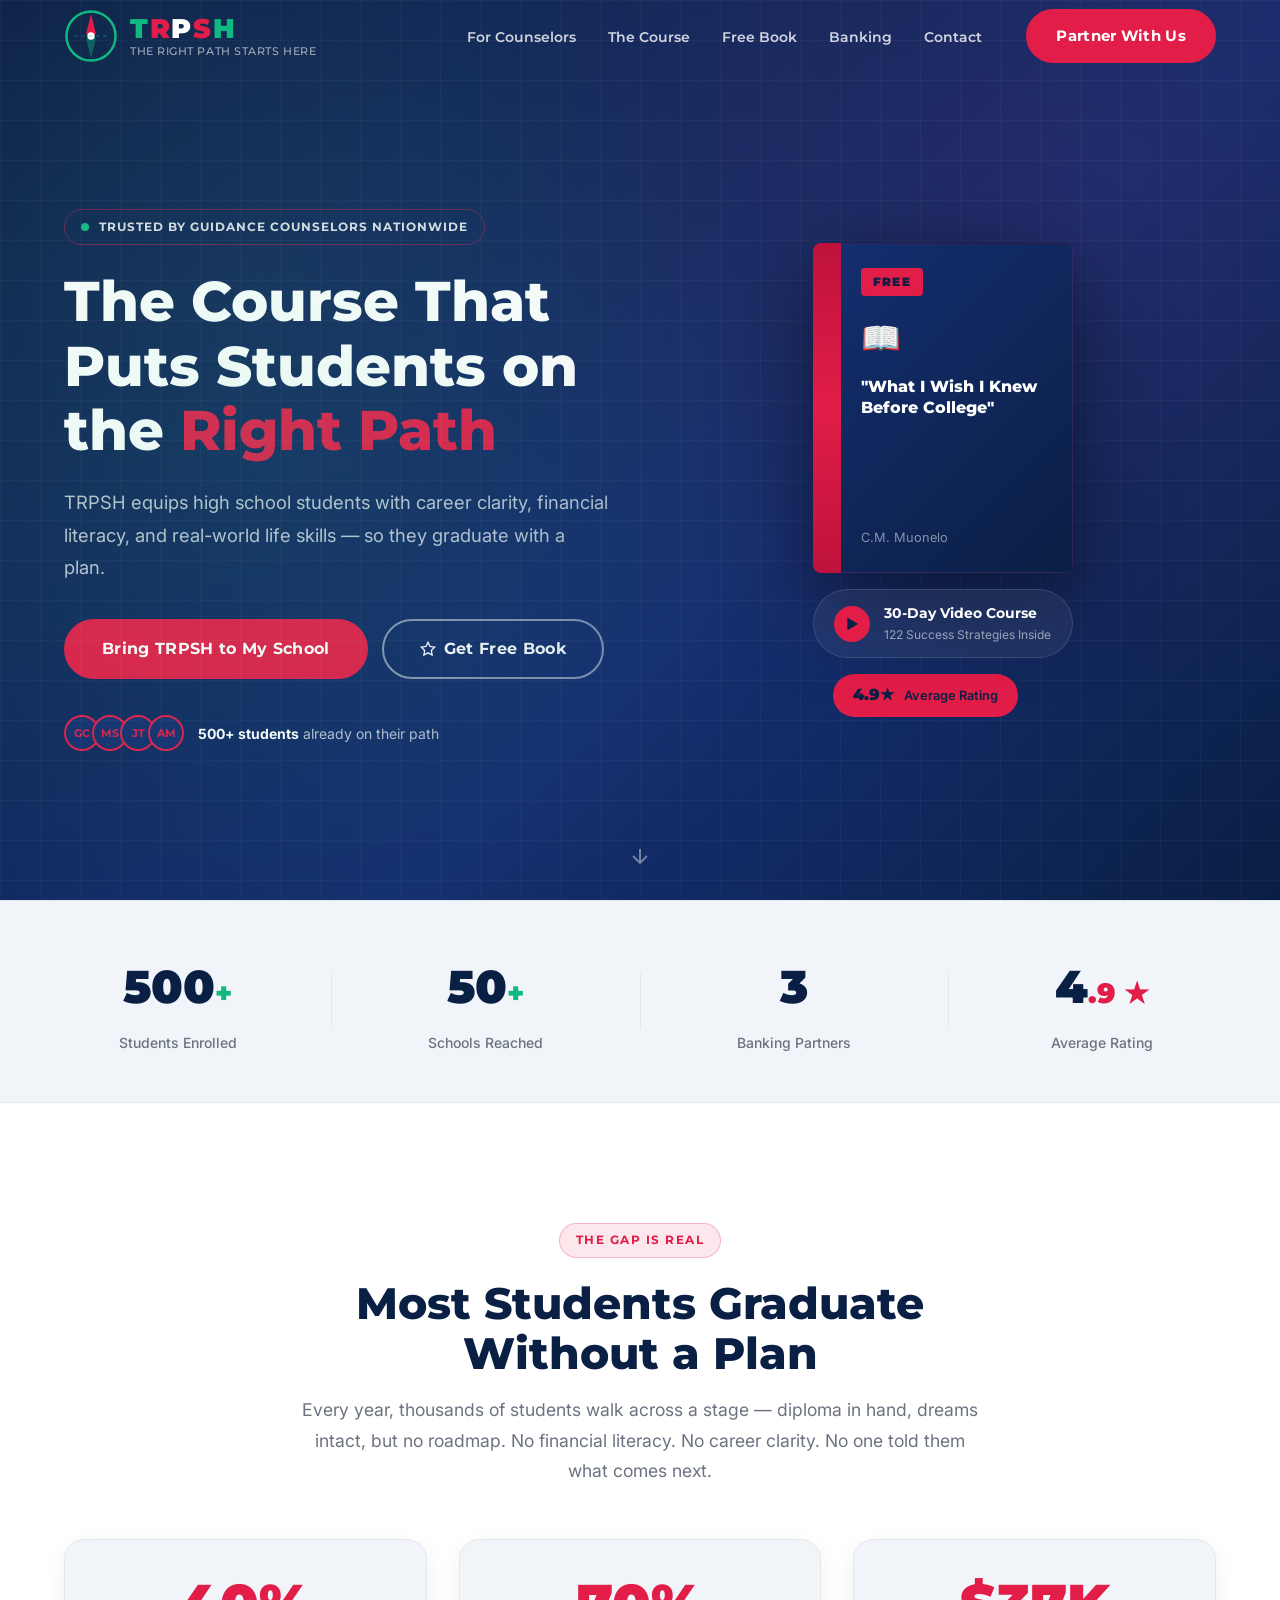
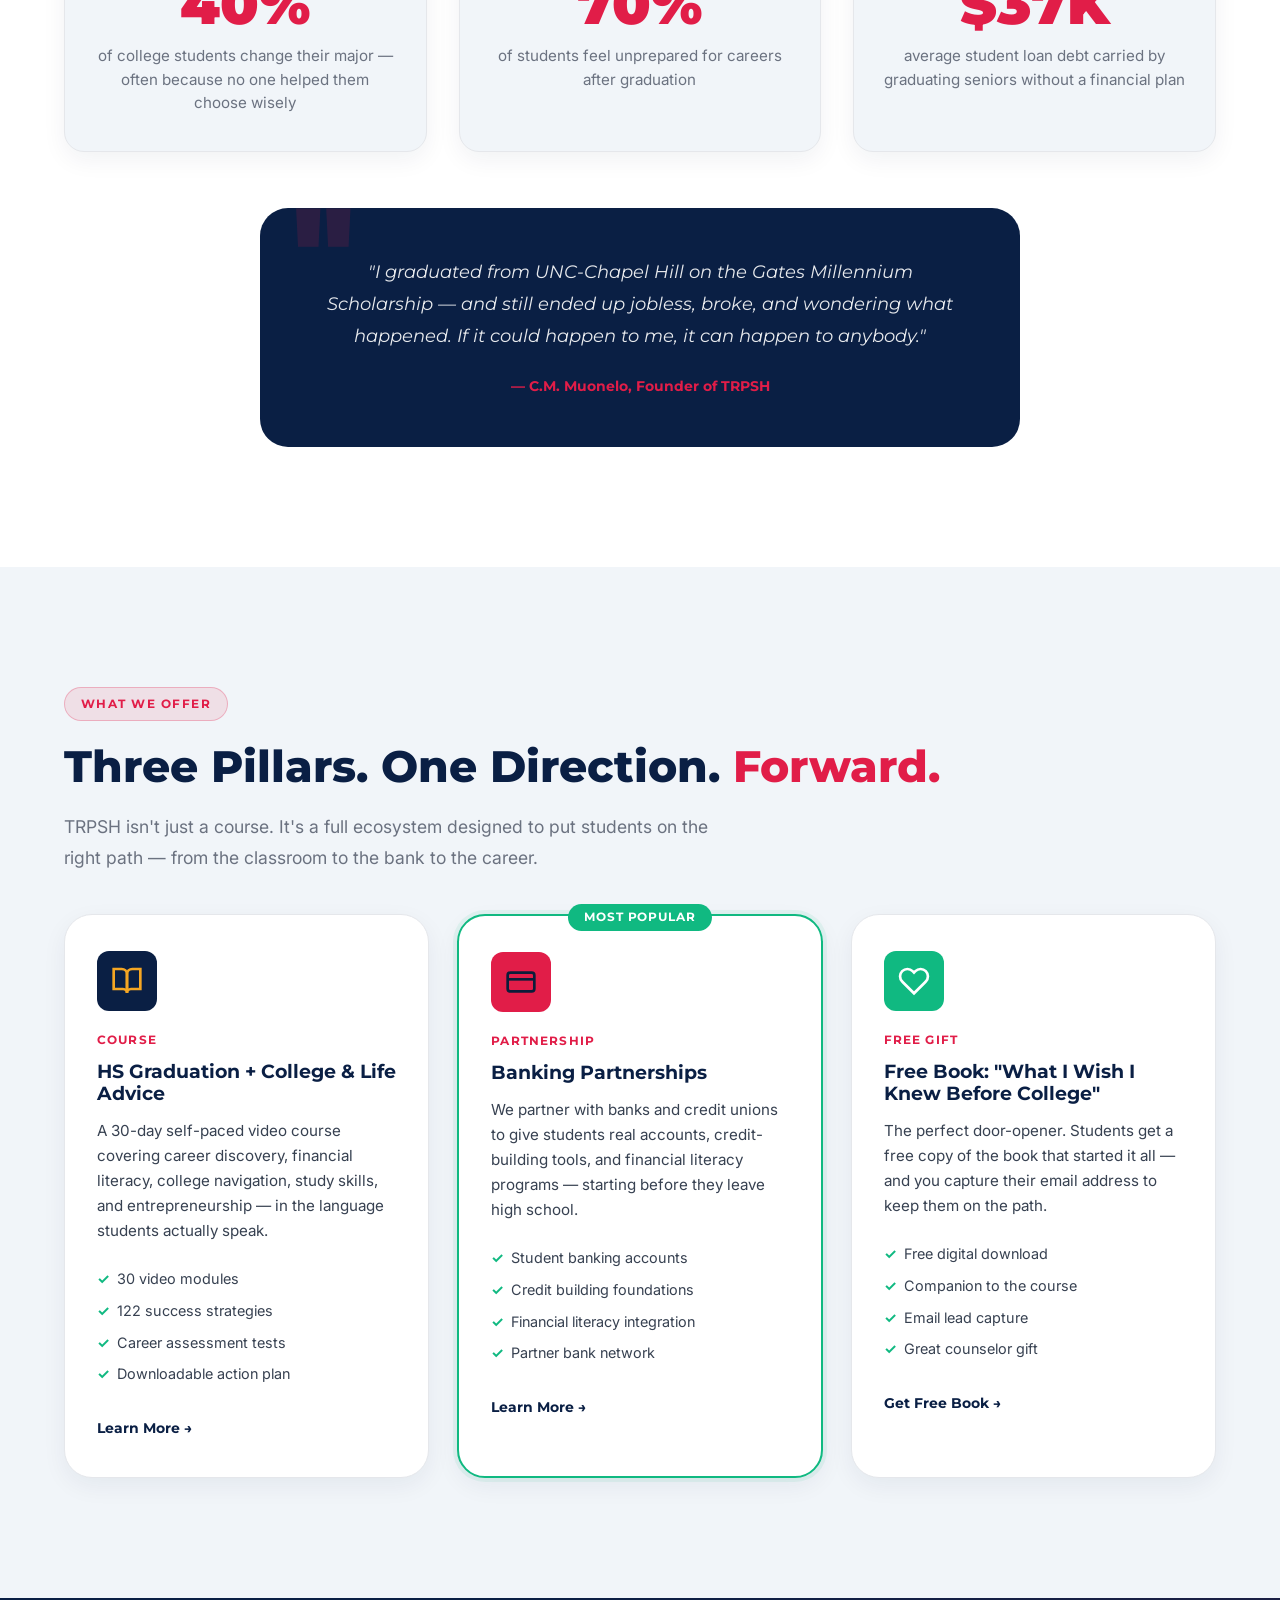
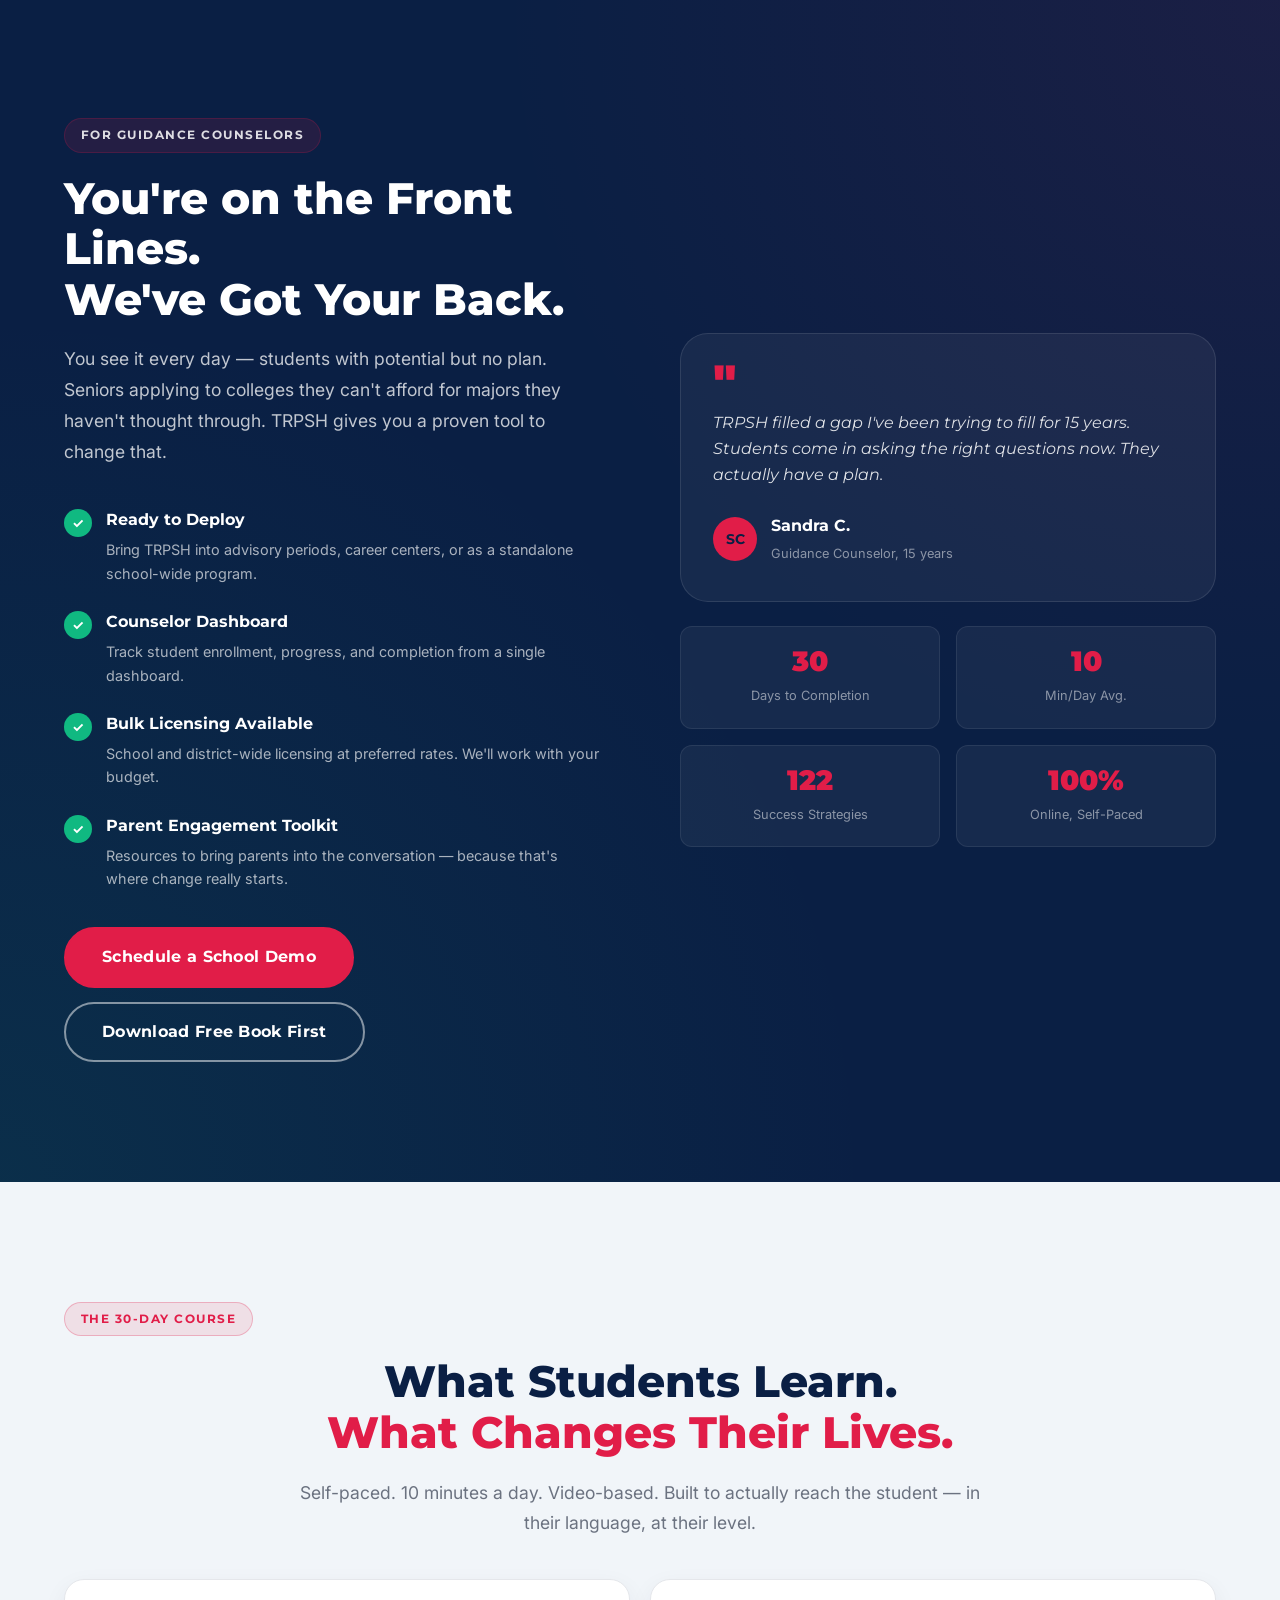
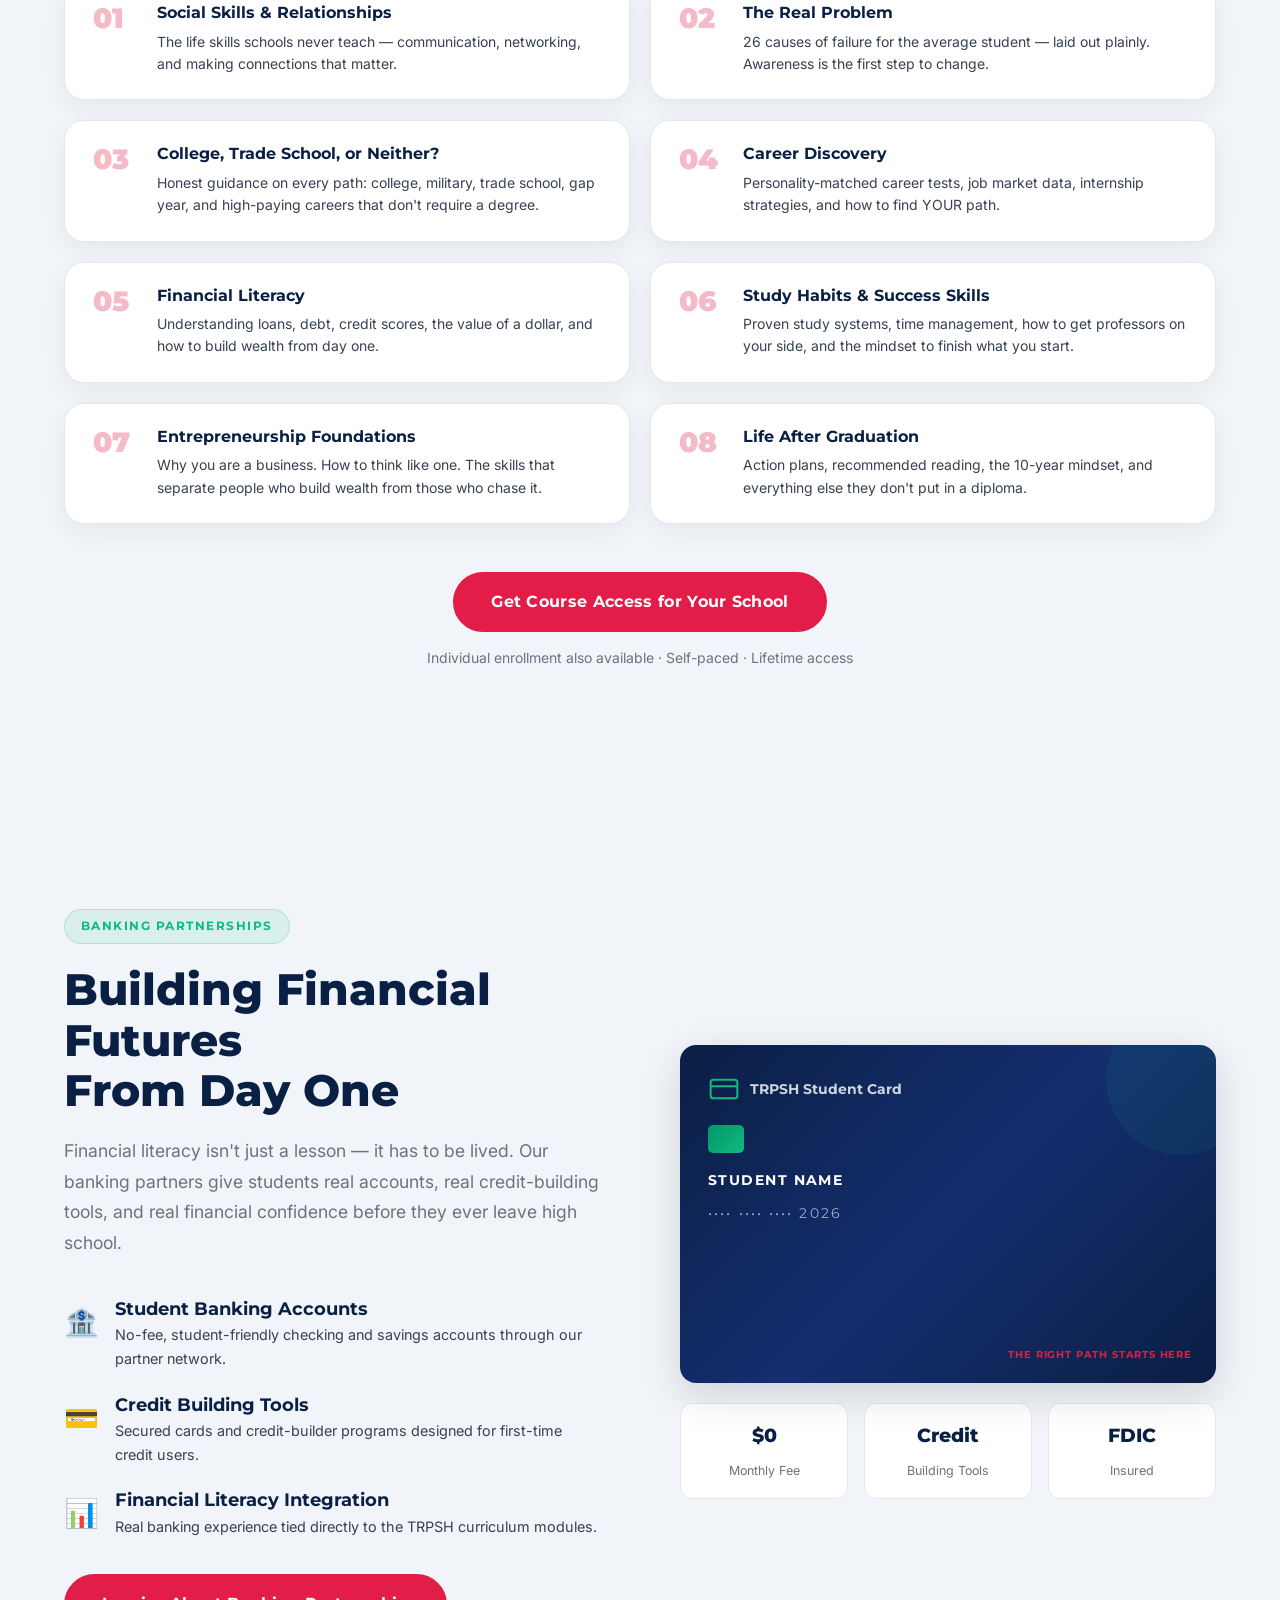
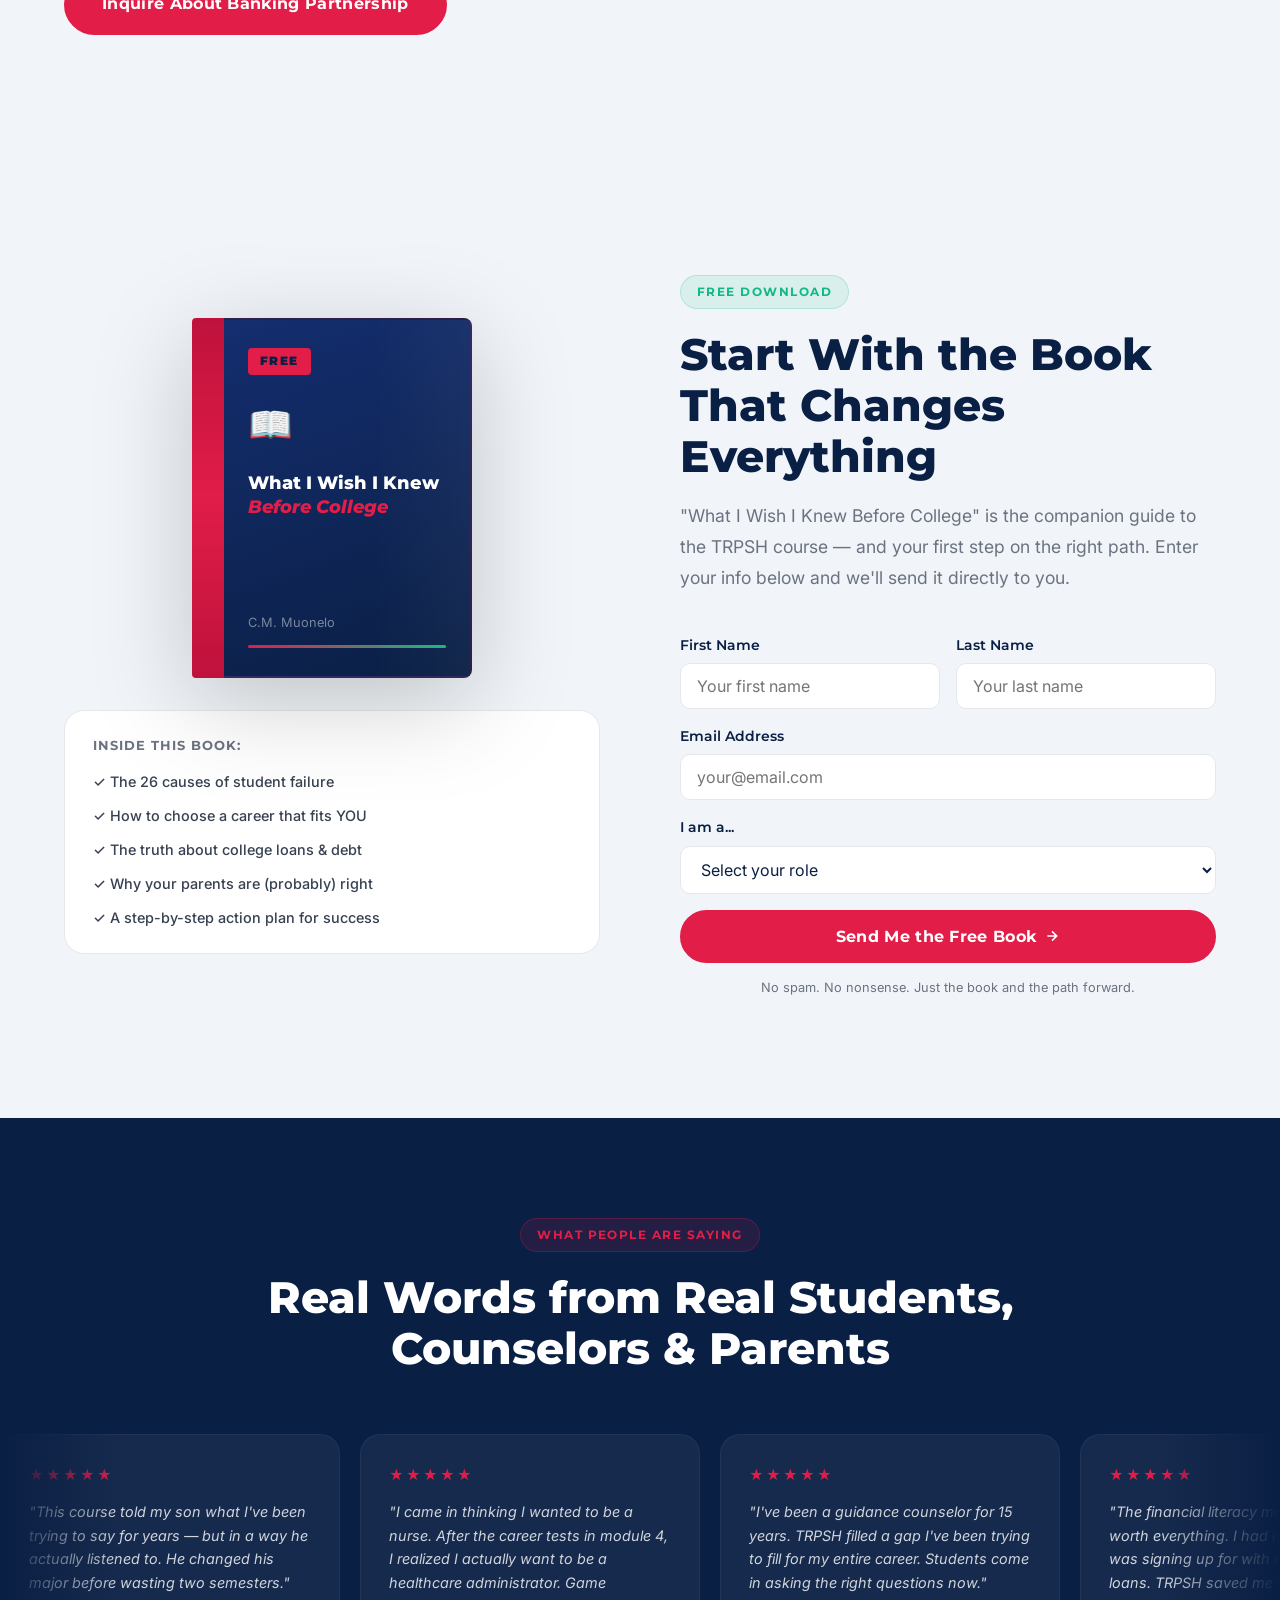
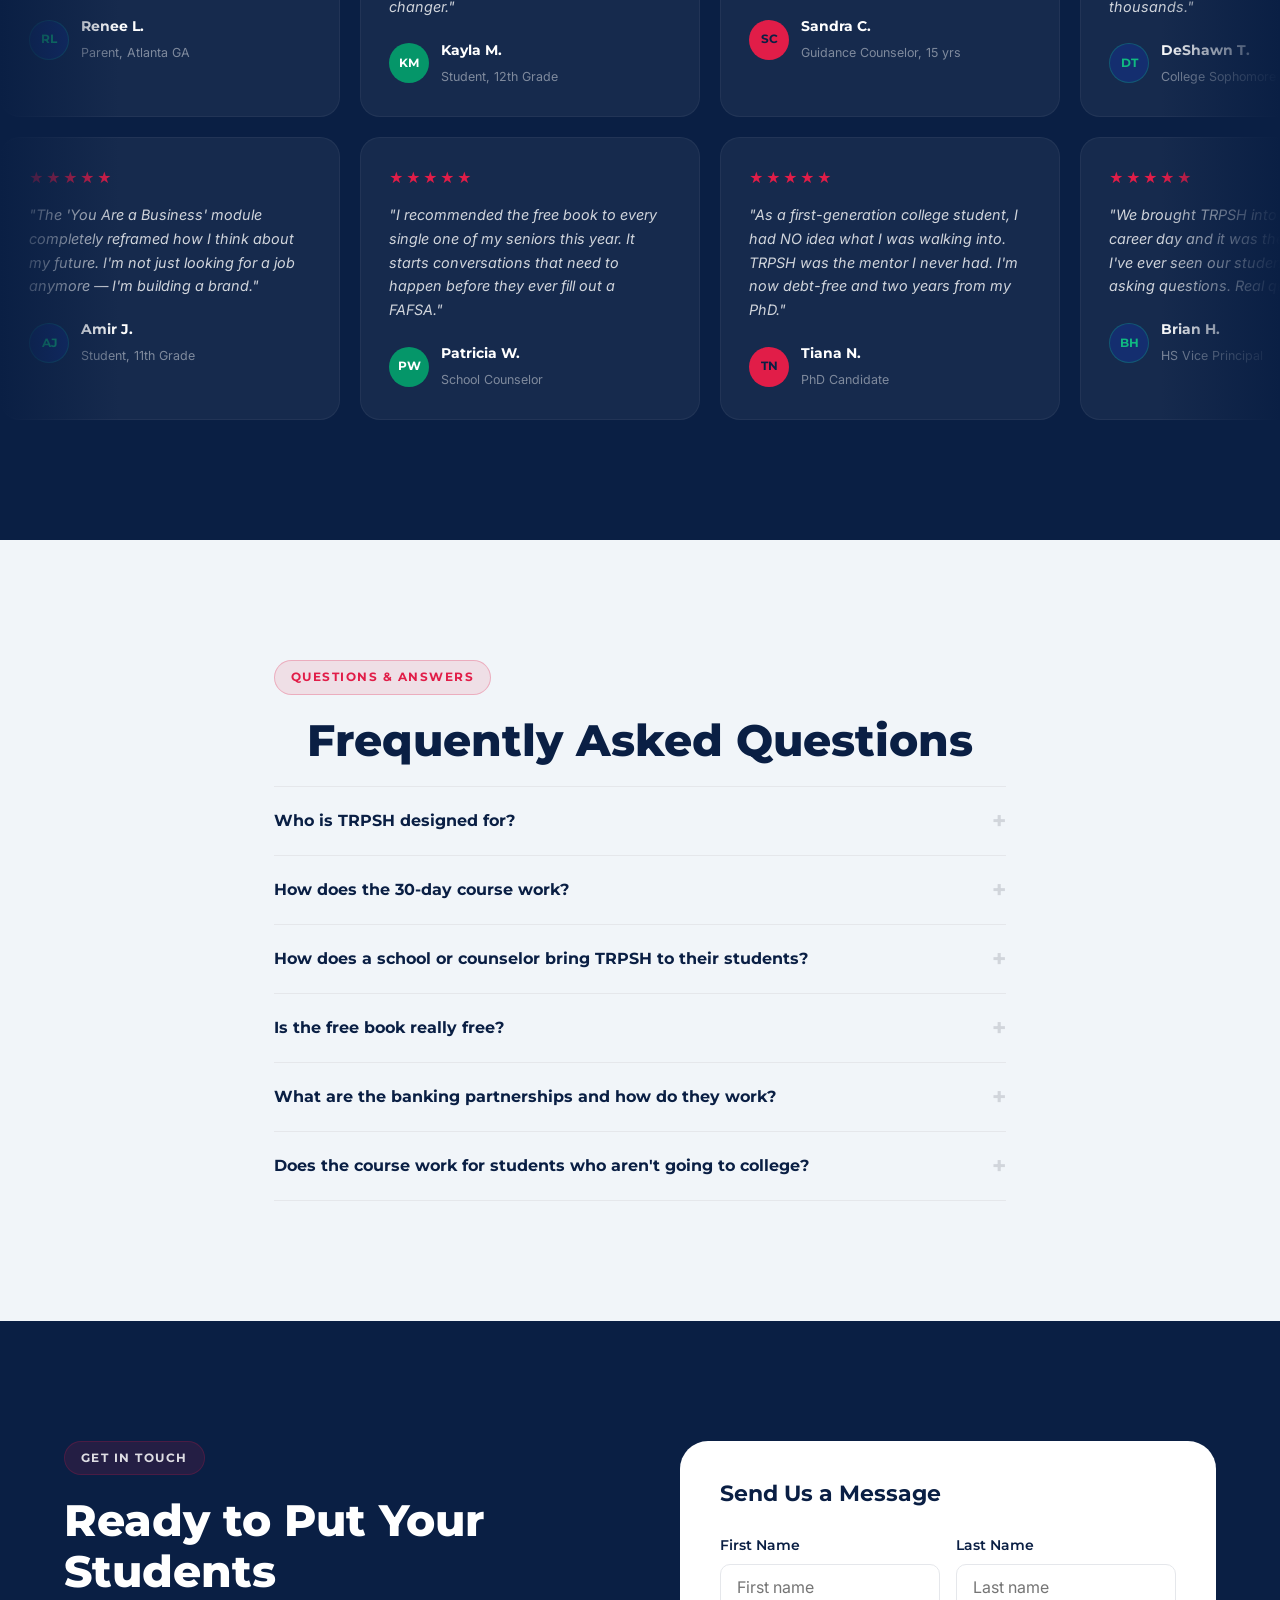
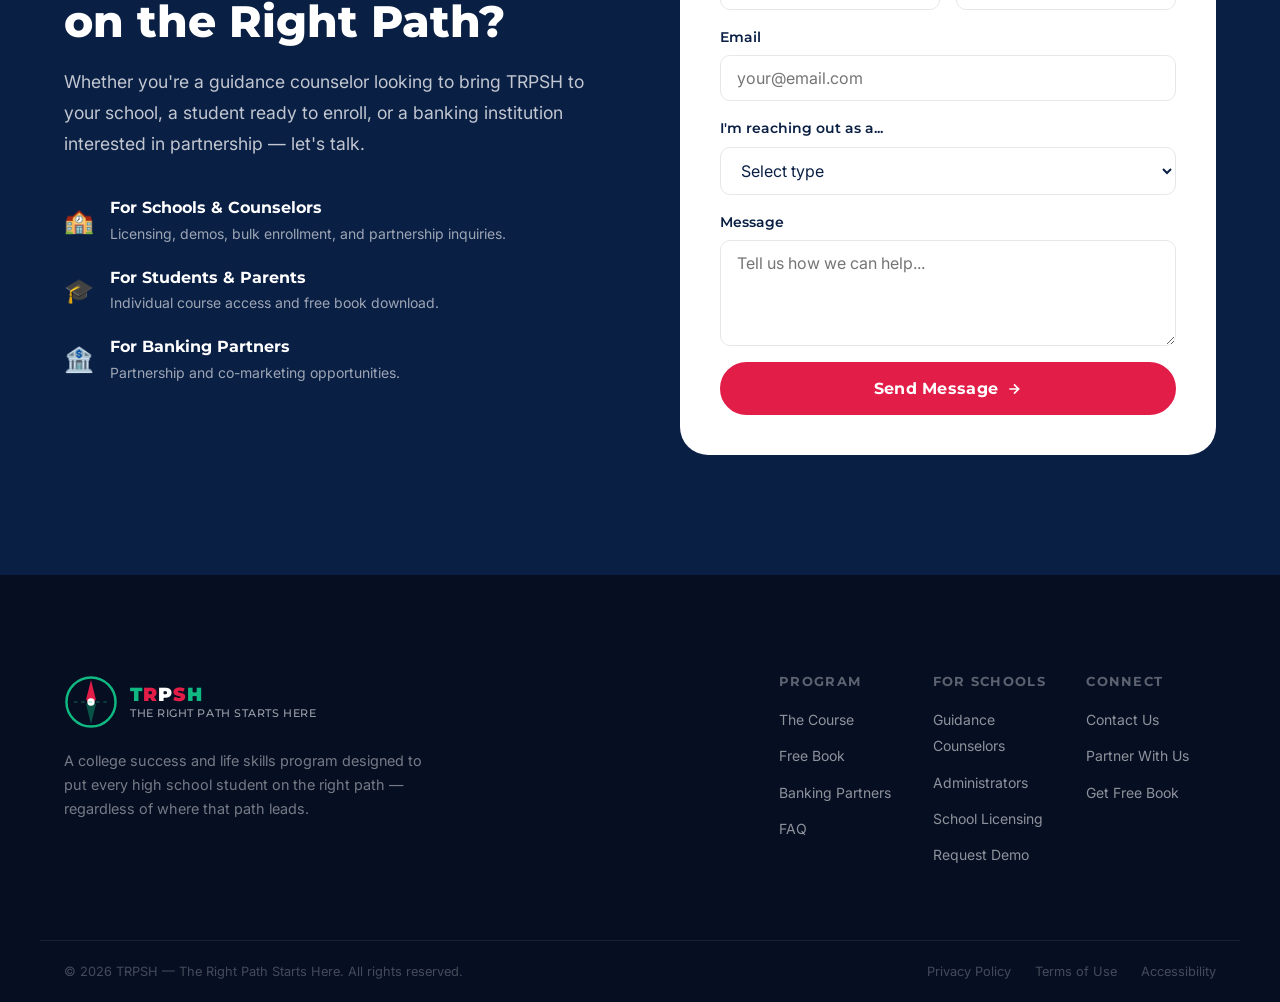
==== index.html @ d4a3707e "feat: add TRPSH compass favicon across all pages SVG favicon using the existing compass logo with na" ====
<!DOCTYPE html>
<html lang="en">
<head>
  <meta charset="UTF-8">
  <meta name="viewport" content="width=device-width, initial-scale=1.0">
  <meta name="description" content="TRPSH — The Right Path Starts Here. A college success and life skills program that equips high school students with career clarity, financial literacy, and real-world readiness. Brought to schools through guidance counselors.">
  <title>TRPSH — The Right Path Starts Here</title>
  <link rel="icon" type="image/svg+xml" href="favicon.svg">
  <link rel="preconnect" href="https://fonts.googleapis.com">
  <link rel="preconnect" href="https://fonts.gstatic.com" crossorigin>
  <link href="https://fonts.googleapis.com/css2?family=Montserrat:ital,wght@0,400;0,600;0,700;0,800;0,900;1,400&family=Inter:wght@400;500;600&display=swap" rel="stylesheet">
  <link rel="stylesheet" href="css/style.css">
  <link rel="canonical" href="https://www.therightpathstartshere.com/" />
</head>
<body>

  <!-- ═══════════════════════════════════════════════
       NAVIGATION
  ═══════════════════════════════════════════════ -->
  <nav class="nav" id="nav">
    <div class="container nav__inner">
      <a href="#home" class="nav__logo">
        <svg class="logo-icon" viewBox="0 0 44 44" fill="none" xmlns="http://www.w3.org/2000/svg" aria-hidden="true">
          <circle cx="22" cy="22" r="20" stroke="#10B981" stroke-width="2"/>
          <polygon points="22,4 26,20 22,24 18,20" fill="#E11D48"/>
          <polygon points="22,40 26,24 22,20 18,24" fill="rgba(16,185,129,0.4)"/>
          <circle cx="22" cy="22" r="3" fill="#FFFFFF"/>
          <line x1="8" y1="22" x2="36" y2="22" stroke="#10B981" stroke-width="1" stroke-dasharray="3 3" opacity="0.5"/>
        </svg>
        <div class="logo-text">
          <span class="logo-wordmark"><span class="lc-t">T</span><span class="lc-r">R</span><span class="lc-p">P</span><span class="lc-s">S</span><span class="lc-h">H</span></span>
          <span class="logo-tagline">The Right Path Starts Here</span>
        </div>
      </a>
      <ul class="nav__links" id="navLinks">
        <li><a href="#counselors" class="nav__link">For Counselors</a></li>
        <li><a href="#course" class="nav__link">The Course</a></li>
        <li><a href="#book" class="nav__link">Free Book</a></li>
        <li><a href="#banking" class="nav__link">Banking</a></li>
        <li><a href="#contact" class="nav__link">Contact</a></li>
      </ul>
      <a href="#counselors" class="btn btn--gold nav__cta">Partner With Us</a>
      <button class="nav__hamburger" id="hamburger" aria-label="Open navigation menu">
        <span></span><span></span><span></span>
      </button>
    </div>
  </nav>

  <!-- ═══════════════════════════════════════════════
       HERO
  ═══════════════════════════════════════════════ -->
  <section class="hero" id="home">
    <div class="hero__bg-pattern" aria-hidden="true"></div>
    <div class="container hero__inner">
      <div class="hero__content" data-animate>
        <div class="hero__badge">
          <span class="badge-dot"></span>
          Trusted by Guidance Counselors Nationwide
        </div>
        <h1 class="hero__title">The Course That Puts Students on the <span class="text-gold">Right Path</span></h1>
        <p class="hero__sub">TRPSH equips high school students with career clarity, financial literacy, and real-world life skills — so they graduate with a plan.</p>
        <div class="hero__ctas">
          <a href="#counselors" class="btn btn--gold btn--lg">Bring TRPSH to My School</a>
          <a href="#book" class="btn btn--outline-white btn--lg">
            <svg width="16" height="16" viewBox="0 0 24 24" fill="none" stroke="currentColor" stroke-width="2" aria-hidden="true"><path d="M12 2l3.09 6.26L22 9.27l-5 4.87 1.18 6.88L12 17.77l-6.18 3.25L7 14.14 2 9.27l6.91-1.01L12 2z"/></svg>
            Get Free Book
          </a>
        </div>
        <div class="hero__social-proof">
          <div class="avatars">
            <span class="avatar">GC</span>
            <span class="avatar">MS</span>
            <span class="avatar">JT</span>
            <span class="avatar">AM</span>
          </div>
          <p><strong>500+ students</strong> already on their path</p>
        </div>
      </div>
      <div class="hero__visual" data-animate>
        <div class="hero__card-stack">
          <div class="hero__book">
            <div class="book__spine"></div>
            <div class="book__front">
              <div class="book__tag">FREE</div>
              <div class="book__icon">📖</div>
              <p class="book__title">"What I Wish I Knew Before College"</p>
              <p class="book__author">C.M. Muonelo</p>
            </div>
          </div>
          <div class="hero__course-pill">
            <div class="course-pill__icon">▶</div>
            <div class="course-pill__text">
              <strong>30-Day Video Course</strong>
              <span>122 Success Strategies Inside</span>
            </div>
          </div>
          <div class="hero__stat-pill">
            <span class="stat-pill__num">4.9★</span>
            <span class="stat-pill__label">Average Rating</span>
          </div>
        </div>
      </div>
    </div>
    <a href="#stats" class="hero__scroll" aria-label="Scroll down">
      <svg width="24" height="24" viewBox="0 0 24 24" fill="none" stroke="currentColor" stroke-width="2"><path d="M12 5v14M5 12l7 7 7-7"/></svg>
    </a>
  </section>

  <!-- ═══════════════════════════════════════════════
       STATS BAR
  ═══════════════════════════════════════════════ -->
  <section class="stats" id="stats">
    <div class="container stats__grid">
      <div class="stat-item">
        <strong class="stat-item__num" data-target="500">0</strong><span class="stat-item__suffix stat-item__suffix--emerald">+</span>
        <p class="stat-item__label">Students Enrolled</p>
      </div>
      <div class="stat-divider" aria-hidden="true"></div>
      <div class="stat-item">
        <strong class="stat-item__num" data-target="50">0</strong><span class="stat-item__suffix stat-item__suffix--emerald">+</span>
        <p class="stat-item__label">Schools Reached</p>
      </div>
      <div class="stat-divider" aria-hidden="true"></div>
      <div class="stat-item">
        <strong class="stat-item__num" data-target="3">0</strong>
        <p class="stat-item__label">Banking Partners</p>
      </div>
      <div class="stat-divider" aria-hidden="true"></div>
      <div class="stat-item">
        <span class="stat-item__num" data-target="4">0</span><span class="stat-item__suffix">.9 ★</span>
        <p class="stat-item__label">Average Rating</p>
      </div>
    </div>
  </section>

  <!-- ═══════════════════════════════════════════════
       THE PROBLEM
  ═══════════════════════════════════════════════ -->
  <section class="problem section" id="problem">
    <div class="container">
      <div class="section-label" data-animate>The Gap Is Real</div>
      <h2 class="section-title" data-animate>Most Students Graduate <br>Without a Plan</h2>
      <p class="section-sub" data-animate>Every year, thousands of students walk across a stage — diploma in hand, dreams intact, but no roadmap. No financial literacy. No career clarity. No one told them what comes next.</p>
      <div class="problem__stats" data-animate>
        <div class="problem__stat">
          <span class="problem__num">40%</span>
          <p>of college students change their major — often because no one helped them choose wisely</p>
        </div>
        <div class="problem__stat">
          <span class="problem__num">70%</span>
          <p>of students feel unprepared for careers after graduation</p>
        </div>
        <div class="problem__stat">
          <span class="problem__num">$37K</span>
          <p>average student loan debt carried by graduating seniors without a financial plan</p>
        </div>
      </div>
      <blockquote class="problem__quote" data-animate>
        <p>"I graduated from UNC-Chapel Hill on the Gates Millennium Scholarship — and still ended up jobless, broke, and wondering what happened. If it could happen to me, it can happen to anybody."</p>
        <cite>— C.M. Muonelo, Founder of TRPSH</cite>
      </blockquote>
    </div>
  </section>

  <!-- ═══════════════════════════════════════════════
       SOLUTIONS (3 PILLARS)
  ═══════════════════════════════════════════════ -->
  <section class="solutions section section--cream" id="solutions">
    <div class="container">
      <div class="section-label" data-animate>What We Offer</div>
      <h2 class="section-title" data-animate>Three Pillars. One Direction. <span class="text-gold">Forward.</span></h2>
      <p class="section-sub" data-animate>TRPSH isn't just a course. It's a full ecosystem designed to put students on the right path — from the classroom to the bank to the career.</p>
      <div class="solutions__grid">
        <div class="solution-card" data-animate>
          <div class="solution-card__icon" style="background: var(--navy);">
            <svg width="32" height="32" viewBox="0 0 24 24" fill="none" stroke="#F5A623" stroke-width="2"><path d="M2 3h6a4 4 0 0 1 4 4v14a3 3 0 0 0-3-3H2z"/><path d="M22 3h-6a4 4 0 0 0-4 4v14a3 3 0 0 1 3-3h7z"/></svg>
          </div>
          <div class="solution-card__tag">Course</div>
          <h3>HS Graduation + College & Life Advice</h3>
          <p>A 30-day self-paced video course covering career discovery, financial literacy, college navigation, study skills, and entrepreneurship — in the language students actually speak.</p>
          <ul class="solution-card__list">
            <li>30 video modules</li>
            <li>122 success strategies</li>
            <li>Career assessment tests</li>
            <li>Downloadable action plan</li>
          </ul>
          <a href="#course" class="solution-card__link">Learn More →</a>
        </div>
        <div class="solution-card solution-card--featured" data-animate>
          <div class="solution-card__icon" style="background: var(--gold);">
            <svg width="32" height="32" viewBox="0 0 24 24" fill="none" stroke="#0B1D3A" stroke-width="2"><rect x="2" y="5" width="20" height="14" rx="2"/><line x1="2" y1="10" x2="22" y2="10"/></svg>
          </div>
          <div class="solution-card__tag">Partnership</div>
          <h3>Banking Partnerships</h3>
          <p>We partner with banks and credit unions to give students real accounts, credit-building tools, and financial literacy programs — starting before they leave high school.</p>
          <ul class="solution-card__list">
            <li>Student banking accounts</li>
            <li>Credit building foundations</li>
            <li>Financial literacy integration</li>
            <li>Partner bank network</li>
          </ul>
          <a href="#banking" class="solution-card__link">Learn More →</a>
        </div>
        <div class="solution-card" data-animate>
          <div class="solution-card__icon" style="background: var(--teal);">
            <svg width="32" height="32" viewBox="0 0 24 24" fill="none" stroke="#fff" stroke-width="2"><path d="M20.84 4.61a5.5 5.5 0 0 0-7.78 0L12 5.67l-1.06-1.06a5.5 5.5 0 0 0-7.78 7.78l1.06 1.06L12 21.23l7.78-7.78 1.06-1.06a5.5 5.5 0 0 0 0-7.78z"/></svg>
          </div>
          <div class="solution-card__tag">Free Gift</div>
          <h3>Free Book: "What I Wish I Knew Before College"</h3>
          <p>The perfect door-opener. Students get a free copy of the book that started it all — and you capture their email address to keep them on the path.</p>
          <ul class="solution-card__list">
            <li>Free digital download</li>
            <li>Companion to the course</li>
            <li>Email lead capture</li>
            <li>Great counselor gift</li>
          </ul>
          <a href="#book" class="solution-card__link">Get Free Book →</a>
        </div>
      </div>
    </div>
  </section>

  <!-- ═══════════════════════════════════════════════
       FOR COUNSELORS
  ═══════════════════════════════════════════════ -->
  <section class="counselors section" id="counselors">
    <div class="container counselors__inner">
      <div class="counselors__content" data-animate>
        <div class="section-label section-label--light">For Guidance Counselors</div>
        <h2 class="section-title section-title--white">You're on the Front Lines.<br>We've Got Your Back.</h2>
        <p class="section-sub section-sub--light">You see it every day — students with potential but no plan. Seniors applying to colleges they can't afford for majors they haven't thought through. TRPSH gives you a proven tool to change that.</p>
        <div class="counselors__benefits">
          <div class="benefit-item">
            <span class="benefit-item__icon">✓</span>
            <div>
              <strong>Ready to Deploy</strong>
              <p>Bring TRPSH into advisory periods, career centers, or as a standalone school-wide program.</p>
            </div>
          </div>
          <div class="benefit-item">
            <span class="benefit-item__icon">✓</span>
            <div>
              <strong>Counselor Dashboard</strong>
              <p>Track student enrollment, progress, and completion from a single dashboard.</p>
            </div>
          </div>
          <div class="benefit-item">
            <span class="benefit-item__icon">✓</span>
            <div>
              <strong>Bulk Licensing Available</strong>
              <p>School and district-wide licensing at preferred rates. We'll work with your budget.</p>
            </div>
          </div>
          <div class="benefit-item">
            <span class="benefit-item__icon">✓</span>
            <div>
              <strong>Parent Engagement Toolkit</strong>
              <p>Resources to bring parents into the conversation — because that's where change really starts.</p>
            </div>
          </div>
        </div>
        <div class="counselors__ctas">
          <a href="#contact" class="btn btn--gold btn--lg">Schedule a School Demo</a>
          <a href="#book" class="btn btn--outline-white btn--lg">Download Free Book First</a>
        </div>
      </div>
      <div class="counselors__visual" data-animate>
        <div class="counselor-card">
          <div class="counselor-card__quote">
            <div class="quote-icon">"</div>
            <p>TRPSH filled a gap I've been trying to fill for 15 years. Students come in asking the right questions now. They actually have a plan.</p>
          </div>
          <div class="counselor-card__author">
            <div class="counselor-avatar">SC</div>
            <div>
              <strong>Sandra C.</strong>
              <span>Guidance Counselor, 15 years</span>
            </div>
          </div>
        </div>
        <div class="counselor-stats-grid">
          <div class="c-stat">
            <strong>30</strong>
            <span>Days to Completion</span>
          </div>
          <div class="c-stat">
            <strong>10</strong>
            <span>Min/Day Avg.</span>
          </div>
          <div class="c-stat">
            <strong>122</strong>
            <span>Success Strategies</span>
          </div>
          <div class="c-stat">
            <strong>100%</strong>
            <span>Online, Self-Paced</span>
          </div>
        </div>
      </div>
    </div>
  </section>

  <!-- ═══════════════════════════════════════════════
       COURSE PREVIEW
  ═══════════════════════════════════════════════ -->
  <section class="course section section--cream" id="course">
    <div class="container">
      <div class="section-label" data-animate>The 30-Day Course</div>
      <h2 class="section-title" data-animate>What Students Learn.<br><span class="text-gold">What Changes Their Lives.</span></h2>
      <p class="section-sub" data-animate>Self-paced. 10 minutes a day. Video-based. Built to actually reach the student — in their language, at their level.</p>
      <div class="course__modules" data-animate>
        <div class="module-card">
          <div class="module-card__num">01</div>
          <div class="module-card__content">
            <h4>Social Skills & Relationships</h4>
            <p>The life skills schools never teach — communication, networking, and making connections that matter.</p>
          </div>
        </div>
        <div class="module-card">
          <div class="module-card__num">02</div>
          <div class="module-card__content">
            <h4>The Real Problem</h4>
            <p>26 causes of failure for the average student — laid out plainly. Awareness is the first step to change.</p>
          </div>
        </div>
        <div class="module-card">
          <div class="module-card__num">03</div>
          <div class="module-card__content">
            <h4>College, Trade School, or Neither?</h4>
            <p>Honest guidance on every path: college, military, trade school, gap year, and high-paying careers that don't require a degree.</p>
          </div>
        </div>
        <div class="module-card">
          <div class="module-card__num">04</div>
          <div class="module-card__content">
            <h4>Career Discovery</h4>
            <p>Personality-matched career tests, job market data, internship strategies, and how to find YOUR path.</p>
          </div>
        </div>
        <div class="module-card">
          <div class="module-card__num">05</div>
          <div class="module-card__content">
            <h4>Financial Literacy</h4>
            <p>Understanding loans, debt, credit scores, the value of a dollar, and how to build wealth from day one.</p>
          </div>
        </div>
        <div class="module-card">
          <div class="module-card__num">06</div>
          <div class="module-card__content">
            <h4>Study Habits & Success Skills</h4>
            <p>Proven study systems, time management, how to get professors on your side, and the mindset to finish what you start.</p>
          </div>
        </div>
        <div class="module-card">
          <div class="module-card__num">07</div>
          <div class="module-card__content">
            <h4>Entrepreneurship Foundations</h4>
            <p>Why you are a business. How to think like one. The skills that separate people who build wealth from those who chase it.</p>
          </div>
        </div>
        <div class="module-card">
          <div class="module-card__num">08</div>
          <div class="module-card__content">
            <h4>Life After Graduation</h4>
            <p>Action plans, recommended reading, the 10-year mindset, and everything else they don't put in a diploma.</p>
          </div>
        </div>
      </div>
      <div class="course__cta" data-animate>
        <a href="#contact" class="btn btn--navy btn--lg">Get Course Access for Your School</a>
        <p class="course__cta-note">Individual enrollment also available · Self-paced · Lifetime access</p>
      </div>
    </div>
  </section>

  <!-- ═══════════════════════════════════════════════
       BANKING PARTNERSHIPS
  ═══════════════════════════════════════════════ -->
  <section class="banking section" id="banking">
    <div class="container banking__inner">
      <div class="banking__content" data-animate>
        <div class="section-label section-label--teal">Banking Partnerships</div>
        <h2 class="section-title">Building Financial Futures<br>From Day One</h2>
        <p class="section-sub">Financial literacy isn't just a lesson — it has to be lived. Our banking partners give students real accounts, real credit-building tools, and real financial confidence before they ever leave high school.</p>
        <div class="banking__benefits">
          <div class="banking-benefit">
            <div class="banking-benefit__icon">🏦</div>
            <div>
              <h4>Student Banking Accounts</h4>
              <p>No-fee, student-friendly checking and savings accounts through our partner network.</p>
            </div>
          </div>
          <div class="banking-benefit">
            <div class="banking-benefit__icon">💳</div>
            <div>
              <h4>Credit Building Tools</h4>
              <p>Secured cards and credit-builder programs designed for first-time credit users.</p>
            </div>
          </div>
          <div class="banking-benefit">
            <div class="banking-benefit__icon">📊</div>
            <div>
              <h4>Financial Literacy Integration</h4>
              <p>Real banking experience tied directly to the TRPSH curriculum modules.</p>
            </div>
          </div>
        </div>
        <a href="#contact" class="btn btn--navy btn--lg">Inquire About Banking Partnership</a>
      </div>
      <div class="banking__visual" data-animate>
        <div class="banking-card">
          <div class="banking-card__header">
            <svg width="32" height="32" viewBox="0 0 24 24" fill="none" stroke="#10B981" stroke-width="1.5"><rect x="2" y="5" width="20" height="14" rx="2"/><line x1="2" y1="10" x2="22" y2="10"/></svg>
            <span>TRPSH Student Card</span>
          </div>
          <div class="banking-card__chip"></div>
          <div class="banking-card__info">
            <span class="banking-card__name">STUDENT NAME</span>
            <span class="banking-card__num">•••• •••• •••• 2026</span>
          </div>
          <div class="banking-card__brand">The Right Path Starts Here</div>
        </div>
        <div class="banking-stat-row">
          <div class="b-stat">
            <strong>$0</strong>
            <span>Monthly Fee</span>
          </div>
          <div class="b-stat">
            <strong>Credit</strong>
            <span>Building Tools</span>
          </div>
          <div class="b-stat">
            <strong>FDIC</strong>
            <span>Insured</span>
          </div>
        </div>
      </div>
    </div>
  </section>

  <!-- ═══════════════════════════════════════════════
       FREE BOOK (EMAIL CAPTURE)
  ═══════════════════════════════════════════════ -->
  <section class="book section section--cream" id="book">
    <div class="container book__inner">
      <div class="book__visual" data-animate>
        <div class="book-3d">
          <div class="book-3d__spine"></div>
          <div class="book-3d__front">
            <div class="book-3d__tag">FREE</div>
            <div class="book-3d__icon">📖</div>
            <p class="book-3d__title">What I Wish I Knew<br><em>Before College</em></p>
            <p class="book-3d__author">C.M. Muonelo</p>
            <div class="book-3d__bar"></div>
          </div>
        </div>
        <div class="book__inside-peek">
          <p class="inside-peek__label">Inside this book:</p>
          <ul>
            <li>✓ The 26 causes of student failure</li>
            <li>✓ How to choose a career that fits YOU</li>
            <li>✓ The truth about college loans & debt</li>
            <li>✓ Why your parents are (probably) right</li>
            <li>✓ A step-by-step action plan for success</li>
          </ul>
        </div>
      </div>
      <div class="book__content" data-animate>
        <div class="section-label section-label--teal">Free Download</div>
        <h2 class="section-title">Start With the Book<br>That Changes Everything</h2>
        <p class="section-sub">"What I Wish I Knew Before College" is the companion guide to the TRPSH course — and your first step on the right path. Enter your info below and we'll send it directly to you.</p>
        <form class="book__form" id="bookForm" novalidate>
          <div class="form-row">
            <div class="form-group">
              <label for="firstName">First Name</label>
              <input type="text" id="firstName" name="firstName" placeholder="Your first name" required>
            </div>
            <div class="form-group">
              <label for="lastName">Last Name</label>
              <input type="text" id="lastName" name="lastName" placeholder="Your last name" required>
            </div>
          </div>
          <div class="form-group">
            <label for="email">Email Address</label>
            <input type="email" id="email" name="email" placeholder="your@email.com" required>
          </div>
          <div class="form-group">
            <label for="role">I am a...</label>
            <select id="role" name="role">
              <option value="">Select your role</option>
              <option value="student">Student (Ages 14–24)</option>
              <option value="parent">Parent / Guardian</option>
              <option value="counselor">Guidance Counselor</option>
              <option value="administrator">School Administrator</option>
              <option value="other">Other</option>
            </select>
          </div>
          <button type="submit" class="btn btn--gold btn--lg btn--full">
            Send Me the Free Book
            <svg width="16" height="16" viewBox="0 0 24 24" fill="none" stroke="currentColor" stroke-width="2.5" aria-hidden="true"><path d="M5 12h14M12 5l7 7-7 7"/></svg>
          </button>
          <p class="form__note">No spam. No nonsense. Just the book and the path forward.</p>
        </form>
        <div class="book__form-success" id="bookFormSuccess" style="display:none;">
          <div class="success-icon">✓</div>
          <h3>You're on the path!</h3>
          <p>Check your inbox — your free book is on the way. Welcome to TRPSH.</p>
        </div>
      </div>
    </div>
  </section>

  <!-- ═══════════════════════════════════════════════
       SCROLLING TESTIMONIALS
  ═══════════════════════════════════════════════ -->
  <section class="testimonials section" id="testimonials">
    <div class="container">
      <div class="section-label" data-animate>What People Are Saying</div>
      <h2 class="section-title" data-animate>Real Words from Real Students,<br>Counselors & Parents</h2>
    </div>
    <div class="testimonials__track-wrapper">
      <div class="testimonials__fade testimonials__fade--left" aria-hidden="true"></div>
      <div class="testimonials__fade testimonials__fade--right" aria-hidden="true"></div>

      <!-- Row 1: Left to Right -->
      <div class="testimonials__track" id="track1">
        <div class="t-card">
          <div class="t-card__stars">★★★★★</div>
          <p class="t-card__quote">"This course told my son what I've been trying to say for years — but in a way he actually listened to. He changed his major before wasting two semesters."</p>
          <div class="t-card__author">
            <div class="t-avatar t-avatar--navy">RL</div>
            <div>
              <strong>Renee L.</strong>
              <span>Parent, Atlanta GA</span>
            </div>
          </div>
        </div>
        <div class="t-card">
          <div class="t-card__stars">★★★★★</div>
          <p class="t-card__quote">"I came in thinking I wanted to be a nurse. After the career tests in module 4, I realized I actually want to be a healthcare administrator. Game changer."</p>
          <div class="t-card__author">
            <div class="t-avatar t-avatar--teal">KM</div>
            <div>
              <strong>Kayla M.</strong>
              <span>Student, 12th Grade</span>
            </div>
          </div>
        </div>
        <div class="t-card">
          <div class="t-card__stars">★★★★★</div>
          <p class="t-card__quote">"I've been a guidance counselor for 15 years. TRPSH filled a gap I've been trying to fill for my entire career. Students come in asking the right questions now."</p>
          <div class="t-card__author">
            <div class="t-avatar t-avatar--gold">SC</div>
            <div>
              <strong>Sandra C.</strong>
              <span>Guidance Counselor, 15 yrs</span>
            </div>
          </div>
        </div>
        <div class="t-card">
          <div class="t-card__stars">★★★★★</div>
          <p class="t-card__quote">"The financial literacy module alone was worth everything. I had no idea what I was signing up for with my student loans. TRPSH saved me tens of thousands."</p>
          <div class="t-card__author">
            <div class="t-avatar t-avatar--navy">DT</div>
            <div>
              <strong>DeShawn T.</strong>
              <span>College Sophomore</span>
            </div>
          </div>
        </div>
        <div class="t-card">
          <div class="t-card__stars">★★★★★</div>
          <p class="t-card__quote">"Our principal approved TRPSH school-wide after the first demo. The counselors were sold in 10 minutes. The curriculum is exactly what was missing."</p>
          <div class="t-card__author">
            <div class="t-avatar t-avatar--teal">MR</div>
            <div>
              <strong>Marcus R.</strong>
              <span>Assistant Principal</span>
            </div>
          </div>
        </div>
        <div class="t-card">
          <div class="t-card__stars">★★★★★</div>
          <p class="t-card__quote">"My daughter opened her first bank account through the TRPSH banking partner and has already started building credit. She's 17. I wish I had this at her age."</p>
          <div class="t-card__author">
            <div class="t-avatar t-avatar--gold">JP</div>
            <div>
              <strong>James P.</strong>
              <span>Parent, Houston TX</span>
            </div>
          </div>
        </div>
        <!-- Duplicate set for infinite loop -->
        <div class="t-card" aria-hidden="true">
          <div class="t-card__stars">★★★★★</div>
          <p class="t-card__quote">"This course told my son what I've been trying to say for years — but in a way he actually listened to. He changed his major before wasting two semesters."</p>
          <div class="t-card__author">
            <div class="t-avatar t-avatar--navy">RL</div>
            <div><strong>Renee L.</strong><span>Parent, Atlanta GA</span></div>
          </div>
        </div>
        <div class="t-card" aria-hidden="true">
          <div class="t-card__stars">★★★★★</div>
          <p class="t-card__quote">"I came in thinking I wanted to be a nurse. After the career tests in module 4, I realized I actually want to be a healthcare administrator. Game changer."</p>
          <div class="t-card__author">
            <div class="t-avatar t-avatar--teal">KM</div>
            <div><strong>Kayla M.</strong><span>Student, 12th Grade</span></div>
          </div>
        </div>
        <div class="t-card" aria-hidden="true">
          <div class="t-card__stars">★★★★★</div>
          <p class="t-card__quote">"I've been a guidance counselor for 15 years. TRPSH filled a gap I've been trying to fill for my entire career. Students come in asking the right questions now."</p>
          <div class="t-card__author">
            <div class="t-avatar t-avatar--gold">SC</div>
            <div><strong>Sandra C.</strong><span>Guidance Counselor, 15 yrs</span></div>
          </div>
        </div>
      </div>

      <!-- Row 2: Right to Left -->
      <div class="testimonials__track testimonials__track--reverse" id="track2">
        <div class="t-card">
          <div class="t-card__stars">★★★★★</div>
          <p class="t-card__quote">"The 'You Are a Business' module completely reframed how I think about my future. I'm not just looking for a job anymore — I'm building a brand."</p>
          <div class="t-card__author">
            <div class="t-avatar t-avatar--navy">AJ</div>
            <div>
              <strong>Amir J.</strong>
              <span>Student, 11th Grade</span>
            </div>
          </div>
        </div>
        <div class="t-card">
          <div class="t-card__stars">★★★★★</div>
          <p class="t-card__quote">"I recommended the free book to every single one of my seniors this year. It starts conversations that need to happen before they ever fill out a FAFSA."</p>
          <div class="t-card__author">
            <div class="t-avatar t-avatar--teal">PW</div>
            <div>
              <strong>Patricia W.</strong>
              <span>School Counselor</span>
            </div>
          </div>
        </div>
        <div class="t-card">
          <div class="t-card__stars">★★★★★</div>
          <p class="t-card__quote">"As a first-generation college student, I had NO idea what I was walking into. TRPSH was the mentor I never had. I'm now debt-free and two years from my PhD."</p>
          <div class="t-card__author">
            <div class="t-avatar t-avatar--gold">TN</div>
            <div>
              <strong>Tiana N.</strong>
              <span>PhD Candidate</span>
            </div>
          </div>
        </div>
        <div class="t-card">
          <div class="t-card__stars">★★★★★</div>
          <p class="t-card__quote">"We brought TRPSH into our senior career day and it was the most engaged I've ever seen our students. They were asking questions. Real questions."</p>
          <div class="t-card__author">
            <div class="t-avatar t-avatar--navy">BH</div>
            <div>
              <strong>Brian H.</strong>
              <span>HS Vice Principal</span>
            </div>
          </div>
        </div>
        <div class="t-card">
          <div class="t-card__stars">★★★★★</div>
          <p class="t-card__quote">"My son used to roll his eyes when I talked about money. After TRPSH, he came to ME asking about compound interest and Roth IRAs. I cried."</p>
          <div class="t-card__author">
            <div class="t-avatar t-avatar--teal">CV</div>
            <div>
              <strong>Claudette V.</strong>
              <span>Parent, Chicago IL</span>
            </div>
          </div>
        </div>
        <div class="t-card">
          <div class="t-card__stars">★★★★★</div>
          <p class="t-card__quote">"10 minutes a day. That's all it takes. I finished the 30-day course in under a month while playing varsity basketball and keeping my grades up. No excuses."</p>
          <div class="t-card__author">
            <div class="t-avatar t-avatar--gold">EA</div>
            <div>
              <strong>Elijah A.</strong>
              <span>Student Athlete, 12th Grade</span>
            </div>
          </div>
        </div>
        <!-- Duplicate set for infinite loop -->
        <div class="t-card" aria-hidden="true">
          <div class="t-card__stars">★★★★★</div>
          <p class="t-card__quote">"The 'You Are a Business' module completely reframed how I think about my future. I'm not just looking for a job anymore — I'm building a brand."</p>
          <div class="t-card__author">
            <div class="t-avatar t-avatar--navy">AJ</div>
            <div><strong>Amir J.</strong><span>Student, 11th Grade</span></div>
          </div>
        </div>
        <div class="t-card" aria-hidden="true">
          <div class="t-card__stars">★★★★★</div>
          <p class="t-card__quote">"I recommended the free book to every single one of my seniors this year. It starts conversations that need to happen before they ever fill out a FAFSA."</p>
          <div class="t-card__author">
            <div class="t-avatar t-avatar--teal">PW</div>
            <div><strong>Patricia W.</strong><span>School Counselor</span></div>
          </div>
        </div>
        <div class="t-card" aria-hidden="true">
          <div class="t-card__stars">★★★★★</div>
          <p class="t-card__quote">"As a first-generation college student, I had NO idea what I was walking into. TRPSH was the mentor I never had. I'm now debt-free and two years from my PhD."</p>
          <div class="t-card__author">
            <div class="t-avatar t-avatar--gold">TN</div>
            <div><strong>Tiana N.</strong><span>PhD Candidate</span></div>
          </div>
        </div>
      </div>
    </div>
  </section>

  <!-- ═══════════════════════════════════════════════
       FAQ
  ═══════════════════════════════════════════════ -->
  <section class="faq section section--cream" id="faq">
    <div class="container faq__inner">
      <div class="section-label" data-animate>Questions & Answers</div>
      <h2 class="section-title" data-animate>Frequently Asked Questions</h2>
      <div class="faq__list" data-animate>
        <div class="faq-item">
          <button class="faq-item__q" aria-expanded="false">
            Who is TRPSH designed for?
            <span class="faq-item__icon" aria-hidden="true">+</span>
          </button>
          <div class="faq-item__a">
            <p>TRPSH is designed for high school students ages 14–18, though the content is relevant for anyone ages 16–24 who is figuring out their next steps. The program is brought to schools through guidance counselors and administrators, and is also available for individual student enrollment.</p>
          </div>
        </div>
        <div class="faq-item">
          <button class="faq-item__q" aria-expanded="false">
            How does the 30-day course work?
            <span class="faq-item__icon" aria-hidden="true">+</span>
          </button>
          <div class="faq-item__a">
            <p>The course is 100% online and self-paced. Students watch short video modules — averaging about 10 minutes per day — covering topics from career discovery to financial literacy to study habits. They can go at their own speed and complete it in 30 days or at a pace that works for them.</p>
          </div>
        </div>
        <div class="faq-item">
          <button class="faq-item__q" aria-expanded="false">
            How does a school or counselor bring TRPSH to their students?
            <span class="faq-item__icon" aria-hidden="true">+</span>
          </button>
          <div class="faq-item__a">
            <p>Schedule a free 20-minute demo call with our team. We'll walk you through the curriculum, explain school licensing options, and answer any questions. Most schools get up and running within two weeks of approval.</p>
          </div>
        </div>
        <div class="faq-item">
          <button class="faq-item__q" aria-expanded="false">
            Is the free book really free?
            <span class="faq-item__icon" aria-hidden="true">+</span>
          </button>
          <div class="faq-item__a">
            <p>Yes. "What I Wish I Knew Before College" is a free digital download. No credit card required. We send it directly to your email. It's our way of starting the conversation and putting students on the right path from day one.</p>
          </div>
        </div>
        <div class="faq-item">
          <button class="faq-item__q" aria-expanded="false">
            What are the banking partnerships and how do they work?
            <span class="faq-item__icon" aria-hidden="true">+</span>
          </button>
          <div class="faq-item__a">
            <p>TRPSH partners with banks and credit unions to offer student-friendly accounts, secured credit cards, and financial literacy tools. Students enrolled in the TRPSH program can open accounts with partner institutions and begin building real financial history. Contact us for current partner availability in your area.</p>
          </div>
        </div>
        <div class="faq-item">
          <button class="faq-item__q" aria-expanded="false">
            Does the course work for students who aren't going to college?
            <span class="faq-item__icon" aria-hidden="true">+</span>
          </button>
          <div class="faq-item__a">
            <p>Absolutely. TRPSH is built for every student — whether they're headed to a four-year university, trade school, the military, entrepreneurship, or the workforce directly. The course dedicates full modules to non-college paths, including high-paying careers that don't require a degree.</p>
          </div>
        </div>
      </div>
    </div>
  </section>

  <!-- ═══════════════════════════════════════════════
       CONTACT / FINAL CTA
  ═══════════════════════════════════════════════ -->
  <section class="contact section" id="contact">
    <div class="container contact__inner">
      <div class="contact__content" data-animate>
        <div class="section-label section-label--light">Get in Touch</div>
        <h2 class="section-title section-title--white">Ready to Put Your Students<br>on the Right Path?</h2>
        <p class="section-sub section-sub--light">Whether you're a guidance counselor looking to bring TRPSH to your school, a student ready to enroll, or a banking institution interested in partnership — let's talk.</p>
        <div class="contact__paths">
          <div class="contact-path">
            <span class="contact-path__icon">🏫</span>
            <div>
              <h4>For Schools & Counselors</h4>
              <p>Licensing, demos, bulk enrollment, and partnership inquiries.</p>
            </div>
          </div>
          <div class="contact-path">
            <span class="contact-path__icon">🎓</span>
            <div>
              <h4>For Students & Parents</h4>
              <p>Individual course access and free book download.</p>
            </div>
          </div>
          <div class="contact-path">
            <span class="contact-path__icon">🏦</span>
            <div>
              <h4>For Banking Partners</h4>
              <p>Partnership and co-marketing opportunities.</p>
            </div>
          </div>
        </div>
      </div>
      <div class="contact__form-wrap" data-animate>
        <form class="contact__form" id="contactForm" novalidate>
          <h3>Send Us a Message</h3>
          <div class="form-row">
            <div class="form-group">
              <label for="cFirstName">First Name</label>
              <input type="text" id="cFirstName" name="firstName" placeholder="First name" required>
            </div>
            <div class="form-group">
              <label for="cLastName">Last Name</label>
              <input type="text" id="cLastName" name="lastName" placeholder="Last name" required>
            </div>
          </div>
          <div class="form-group">
            <label for="cEmail">Email</label>
            <input type="email" id="cEmail" name="email" placeholder="your@email.com" required>
          </div>
          <div class="form-group">
            <label for="cType">I'm reaching out as a...</label>
            <select id="cType" name="type">
              <option value="">Select type</option>
              <option value="counselor">Guidance Counselor</option>
              <option value="administrator">School Administrator</option>
              <option value="student">Student</option>
              <option value="parent">Parent</option>
              <option value="bank">Banking Institution</option>
              <option value="other">Other</option>
            </select>
          </div>
          <div class="form-group">
            <label for="cMessage">Message</label>
            <textarea id="cMessage" name="message" rows="4" placeholder="Tell us how we can help..."></textarea>
          </div>
          <button type="submit" class="btn btn--gold btn--lg btn--full">
            Send Message
            <svg width="16" height="16" viewBox="0 0 24 24" fill="none" stroke="currentColor" stroke-width="2.5" aria-hidden="true"><path d="M5 12h14M12 5l7 7-7 7"/></svg>
          </button>
        </form>
        <div class="contact__form-success" id="contactFormSuccess" style="display:none;">
          <div class="success-icon">✓</div>
          <h3>Message received!</h3>
          <p>We'll be in touch within 1–2 business days. The path is clear — let's walk it together.</p>
        </div>
      </div>
    </div>
  </section>

  <!-- ═══════════════════════════════════════════════
       FOOTER
  ═══════════════════════════════════════════════ -->
  <footer class="footer">
    <div class="container footer__inner">
      <div class="footer__brand">
        <a href="#home" class="nav__logo nav__logo--footer">
          <svg class="logo-icon" viewBox="0 0 44 44" fill="none" xmlns="http://www.w3.org/2000/svg" aria-hidden="true">
            <circle cx="22" cy="22" r="20" stroke="#10B981" stroke-width="2"/>
            <polygon points="22,4 26,20 22,24 18,20" fill="#E11D48"/>
            <polygon points="22,40 26,24 22,20 18,24" fill="rgba(16,185,129,0.4)"/>
            <circle cx="22" cy="22" r="3" fill="#FFFFFF"/>
            <line x1="8" y1="22" x2="36" y2="22" stroke="#10B981" stroke-width="1" stroke-dasharray="3 3" opacity="0.5"/>
          </svg>
          <div class="logo-text">
            <span class="logo-wordmark"><span class="lc-t">T</span><span class="lc-r">R</span><span class="lc-p">P</span><span class="lc-s">S</span><span class="lc-h">H</span></span>
            <span class="logo-tagline">The Right Path Starts Here</span>
          </div>
        </a>
        <p class="footer__brand-desc">A college success and life skills program designed to put every high school student on the right path — regardless of where that path leads.</p>
      </div>
      <div class="footer__links">
        <div class="footer__col">
          <h5>Program</h5>
          <ul>
            <li><a href="#course">The Course</a></li>
            <li><a href="#book">Free Book</a></li>
            <li><a href="#banking">Banking Partners</a></li>
            <li><a href="#faq">FAQ</a></li>
          </ul>
        </div>
        <div class="footer__col">
          <h5>For Schools</h5>
          <ul>
            <li><a href="#counselors">Guidance Counselors</a></li>
            <li><a href="#counselors">Administrators</a></li>
            <li><a href="#contact">School Licensing</a></li>
            <li><a href="#contact">Request Demo</a></li>
          </ul>
        </div>
        <div class="footer__col">
          <h5>Connect</h5>
          <ul>
            <li><a href="#contact">Contact Us</a></li>
            <li><a href="#contact">Partner With Us</a></li>
            <li><a href="#book">Get Free Book</a></li>
          </ul>
        </div>
      </div>
    </div>
    <div class="footer__bottom">
      <div class="container footer__bottom-inner">
        <p>© 2026 TRPSH — The Right Path Starts Here. All rights reserved.</p>
        <div class="footer__legal">
          <a href="privacy.html">Privacy Policy</a>
          <a href="terms.html">Terms of Use</a>
          <a href="accessibility.html">Accessibility</a>
        </div>
      </div>
    </div>
  </footer>

  <script src="js/main.js"></script>
</body>
</html>
---- css/style.css ----
/* ═══════════════════════════════════════════════
   TRPSH — The Right Path Starts Here
   Style Sheet — LOCKED 5-COLOR PALETTE
   ─────────────────────────────────────────────
   Primary Navy:      #0A1F44  Dark UI surfaces
   Structured Blue:   #142E6F  Secondary surfaces
   Crimson CTA:       #E11D48  All main CTAs (hover: #BE123C)
   Success Emerald:   #10B981  Financial/success highlights
   Light Surface:     #F1F5F9  Light section backgrounds
   ─────────────────────────────────────────────
   Logo letters: T=#10B981 R=#E11D48 P=#FFFFFF S=#E11D48 H=#10B981
═══════════════════════════════════════════════ */

/* ─── Reset & Base ─── */
*, *::before, *::after { box-sizing: border-box; margin: 0; padding: 0; }

:root {
  --navy:       #0A1F44;
  --navy-mid:   #142E6F;
  --navy-light: #142E6F;
  --gold:       #E11D48;
  --gold-light: #E11D48;
  --gold-dark:  #BE123C;
  --teal:       #10B981;
  --teal-dark:  #059669;
  --cream:      #F1F5F9;
  --white:      #FFFFFF;
  --charcoal:   #0A1F44;
  --gray-700:   #374151;
  --gray-500:   #6B7280;
  --gray-300:   #D1D5DB;
  --gray-100:   #F3F4F6;
  --border:     #E5E7EB;
  --shadow-sm:  0 1px 3px rgba(0,0,0,.08), 0 1px 2px rgba(0,0,0,.06);
  --shadow-md:  0 4px 16px rgba(0,0,0,.10);
  --shadow-lg:  0 12px 40px rgba(0,0,0,.14);
  --radius:     12px;
  --radius-lg:  20px;
  --radius-xl:  28px;
  --transition: 0.25s cubic-bezier(0.4,0,0.2,1);
}

html { scroll-behavior: smooth; font-size: 16px; }

body {
  font-family: 'Inter', -apple-system, BlinkMacSystemFont, sans-serif;
  color: #0F172A;
  background: var(--white);
  line-height: 1.65;
  -webkit-font-smoothing: antialiased;
}

img, svg { display: block; max-width: 100%; }
a { text-decoration: none; color: inherit; }
ul { list-style: none; }
button { cursor: pointer; border: none; background: none; font-family: inherit; }
input, textarea, select {
  font-family: inherit;
  font-size: 1rem;
  width: 100%;
}

/* ─── Typography ─── */
h1, h2, h3, h4, h5, h6 {
  font-family: 'Montserrat', sans-serif;
  font-weight: 800;
  line-height: 1.15;
  color: var(--charcoal);
}
h1 { font-size: clamp(2.2rem, 5vw, 3.5rem); }
h2 { font-size: clamp(1.8rem, 3.5vw, 2.75rem); }
h3 { font-size: clamp(1.25rem, 2vw, 1.6rem); font-weight: 700; }
h4 { font-size: 1.1rem; font-weight: 700; }
p  { color: var(--gray-700); }

.text-gold { color: var(--gold); }

/* ─── Container ─── */
.container {
  width: 100%;
  max-width: 1200px;
  margin: 0 auto;
  padding: 0 24px;
}

/* ─── Section Utilities ─── */
.section { padding: 120px 0; }
.section--cream { background: var(--cream); }

.section-label {
  display: inline-flex;
  align-items: center;
  gap: 8px;
  font-family: 'Montserrat', sans-serif;
  font-size: 0.78rem;
  font-weight: 700;
  letter-spacing: 0.12em;
  text-transform: uppercase;
  color: var(--gold);
  background: rgba(225,29,72,0.1);
  border: 1px solid rgba(225,29,72,0.25);
  border-radius: 100px;
  padding: 6px 16px;
  margin-bottom: 20px;
}
.section-label--light { color: rgba(255,255,255,0.85); background: rgba(225,29,72,0.12); border-color: rgba(225,29,72,0.2); }
.section-label--teal  { color: var(--teal); background: rgba(16,185,129,0.1); border-color: rgba(16,185,129,0.2); }

.section-title { margin-bottom: 20px; }
.section-title--white { color: var(--white); }
.section-sub { font-size: 1.1rem; max-width: 680px; color: var(--gray-500); line-height: 1.75; margin-bottom: 40px; }
.section-sub--light { color: rgba(255,255,255,0.75); }

/* ─── Buttons ─── */
.btn {
  display: inline-flex;
  align-items: center;
  gap: 8px;
  font-family: 'Montserrat', sans-serif;
  font-weight: 700;
  font-size: 0.95rem;
  letter-spacing: 0.02em;
  border-radius: 100px;
  padding: 12px 28px;
  transition: background-color 150ms ease, border-color 150ms ease, transform 150ms ease, box-shadow 150ms ease;
  white-space: nowrap;
  border: 2px solid transparent;
}
.btn--lg { padding: 15px 36px; font-size: 1rem; }
.btn--full { width: 100%; justify-content: center; }

.btn--gold {
  background: var(--gold);
  color: var(--white);
  border-color: var(--gold);
}
.btn--gold:hover {
  background: var(--gold-dark);
  border-color: var(--gold-dark);
  transform: translateY(-2px);
  box-shadow: 0 8px 24px rgba(225,29,72,0.35);
}

.btn--navy {
  background: var(--gold);
  color: var(--white);
  border-color: var(--gold);
}
.btn--navy:hover {
  background: var(--gold-dark);
  border-color: var(--gold-dark);
  transform: translateY(-2px);
  box-shadow: 0 8px 24px rgba(225,29,72,0.25);
}

.btn--outline-white {
  background: transparent;
  color: var(--white);
  border-color: rgba(255,255,255,0.5);
}
.btn--outline-white:hover {
  background: rgba(255,255,255,0.1);
  border-color: var(--white);
  transform: translateY(-2px);
}

/* ─── Animate on Scroll ─── */
[data-animate] {
  opacity: 0;
  transform: translateY(28px);
  transition: opacity 0.6s ease, transform 0.6s ease;
}
[data-animate].in-view {
  opacity: 1;
  transform: none;
}

/* ════════════════════════════════════════════
   NAVIGATION
════════════════════════════════════════════ */
.nav {
  position: fixed;
  top: 0; left: 0; right: 0;
  z-index: 1000;
  padding: 0;
  background: transparent;
  transition: background var(--transition), box-shadow var(--transition), padding var(--transition);
}
.nav.scrolled {
  background: rgba(10,31,68,0.97);
  backdrop-filter: blur(16px);
  box-shadow: 0 2px 20px rgba(0,0,0,0.2);
}

.nav__inner {
  display: flex;
  align-items: center;
  gap: 32px;
  height: 72px;
}

.nav__logo {
  display: flex;
  align-items: center;
  gap: 12px;
  flex-shrink: 0;
}
.logo-icon { width: 54px; height: 54px; flex-shrink: 0; }
.logo-text { display: flex; flex-direction: column; }
.logo-wordmark {
  font-family: 'Montserrat', sans-serif;
  font-weight: 900;
  font-size: 1.7rem;
  color: var(--white);
  letter-spacing: 0.06em;
  line-height: 1;
}
.logo-tagline {
  font-size: 0.68rem;
  color: rgba(255,255,255,0.6);
  letter-spacing: 0.05em;
  text-transform: uppercase;
  font-family: 'Montserrat', sans-serif;
  font-weight: 500;
  line-height: 1;
  margin-top: 4px;
}

.nav__links {
  display: flex;
  align-items: center;
  gap: 8px;
  margin-left: auto;
}
.nav__link {
  font-family: 'Montserrat', sans-serif;
  font-weight: 600;
  font-size: 0.875rem;
  color: rgba(255,255,255,0.8);
  padding: 8px 12px;
  border-radius: 8px;
  transition: color var(--transition), background var(--transition);
}
.nav__link:hover {
  color: var(--white);
  background: rgba(255,255,255,0.08);
}

.nav__cta { flex-shrink: 0; }

.nav__hamburger {
  display: none;
  flex-direction: column;
  gap: 5px;
  padding: 8px;
  margin-left: auto;
}
.nav__hamburger span {
  display: block;
  width: 22px;
  height: 2px;
  background: var(--white);
  border-radius: 2px;
  transition: all var(--transition);
}
.nav__hamburger.open span:nth-child(1) { transform: translateY(7px) rotate(45deg); }
.nav__hamburger.open span:nth-child(2) { opacity: 0; }
.nav__hamburger.open span:nth-child(3) { transform: translateY(-7px) rotate(-45deg); }

/* ════════════════════════════════════════════
   HERO
════════════════════════════════════════════ */
.hero {
  position: relative;
  background: linear-gradient(135deg, #0A1F44 0%, #142E6F 60%, #0A1F44 100%);
  min-height: 100vh;
  display: flex;
  flex-direction: column;
  align-items: center;
  overflow: hidden;
}

.hero__bg-pattern {
  position: absolute;
  inset: 0;
  background-image:
    radial-gradient(circle at 20% 30%, rgba(255,255,255,0.04) 0%, transparent 60%),
    radial-gradient(circle at 20% 50%, rgba(16,185,129,0.10) 0%, transparent 50%),
    radial-gradient(circle at 80% 20%, rgba(225,29,72,0.08) 0%, transparent 45%),
    radial-gradient(circle at 60% 80%, rgba(20,46,111,0.20) 0%, transparent 40%);
  pointer-events: none;
}
.hero__bg-pattern::after {
  content: '';
  position: absolute;
  inset: 0;
  background-image:
    linear-gradient(rgba(255,255,255,0.03) 1px, transparent 1px),
    linear-gradient(90deg, rgba(255,255,255,0.03) 1px, transparent 1px);
  background-size: 40px 40px;
}

.hero__inner {
  display: grid;
  grid-template-columns: 1fr 1fr;
  gap: 60px;
  align-items: center;
  padding-top: 160px;
  padding-bottom: 100px;
  flex: 1;
}

.hero__badge {
  display: inline-flex;
  align-items: center;
  gap: 10px;
  font-family: 'Montserrat', sans-serif;
  font-size: 0.78rem;
  font-weight: 700;
  letter-spacing: 0.08em;
  text-transform: uppercase;
  color: rgba(255,255,255,0.85);
  border: 1px solid rgba(225,29,72,0.45);
  border-radius: 100px;
  padding: 7px 16px;
  margin-bottom: 24px;
  width: fit-content;
}
.badge-dot {
  width: 8px; height: 8px;
  background: var(--teal);
  border-radius: 50%;
  animation: pulse 2s infinite;
}
@keyframes pulse {
  0%,100% { opacity: 1; transform: scale(1); }
  50% { opacity: 0.5; transform: scale(0.85); }
}

.hero__title {
  color: var(--white);
  margin-bottom: 24px;
}

.hero__sub {
  font-size: 1.15rem;
  color: rgba(255,255,255,0.72);
  margin-bottom: 36px;
  line-height: 1.75;
}

.hero__ctas {
  display: flex;
  flex-wrap: wrap;
  gap: 14px;
  margin-bottom: 36px;
}

.hero__social-proof {
  display: flex;
  align-items: center;
  gap: 14px;
}
.avatars { display: flex; }
.avatar {
  width: 36px; height: 36px;
  border-radius: 50%;
  background: var(--navy-mid);
  border: 2px solid var(--gold);
  color: var(--gold);
  font-family: 'Montserrat', sans-serif;
  font-weight: 700;
  font-size: 0.7rem;
  display: flex;
  align-items: center;
  justify-content: center;
  margin-left: -8px;
}
.avatar:first-child { margin-left: 0; }
.hero__social-proof p { color: rgba(255,255,255,0.7); font-size: 0.875rem; }
.hero__social-proof strong { color: var(--white); }

/* Hero Visual */
.hero__visual { display: flex; justify-content: center; align-items: center; }
.hero__card-stack { position: relative; display: flex; flex-direction: column; gap: 16px; align-items: center; }

.hero__book {
  display: flex;
  border-radius: 8px;
  box-shadow: var(--shadow-lg);
  overflow: hidden;
  width: 260px;
  height: 330px;
  filter: drop-shadow(0 24px 48px rgba(0,0,0,0.4));
}
.book__spine {
  width: 28px;
  background: linear-gradient(180deg, #BE123C 0%, #E11D48 50%, #BE123C 100%);
  flex-shrink: 0;
}
.book__front {
  flex: 1;
  background: linear-gradient(135deg, var(--navy-mid) 0%, var(--navy) 100%);
  padding: 24px 20px;
  display: flex;
  flex-direction: column;
  align-items: flex-start;
  border: 1px solid rgba(225,29,72,0.15);
  border-left: none;
  position: relative;
}
.book__tag {
  background: var(--gold);
  color: var(--navy);
  font-family: 'Montserrat', sans-serif;
  font-weight: 900;
  font-size: 0.75rem;
  letter-spacing: 0.1em;
  padding: 4px 12px;
  border-radius: 4px;
  margin-bottom: 16px;
}
.book__icon { font-size: 2rem; margin-bottom: 12px; }
.book__title {
  font-family: 'Montserrat', sans-serif;
  font-weight: 800;
  font-size: 1rem;
  color: var(--white);
  line-height: 1.3;
  margin-bottom: 8px;
}
.book__author {
  font-size: 0.8rem;
  color: rgba(255,255,255,0.5);
  margin-top: auto;
}

.hero__course-pill {
  display: flex;
  align-items: center;
  gap: 14px;
  background: rgba(255,255,255,0.06);
  border: 1px solid rgba(255,255,255,0.12);
  border-radius: 100px;
  padding: 12px 20px;
  backdrop-filter: blur(8px);
  width: 260px;
}
.course-pill__icon {
  width: 36px; height: 36px;
  background: var(--gold);
  border-radius: 50%;
  display: flex;
  align-items: center;
  justify-content: center;
  font-size: 0.875rem;
  color: var(--navy);
  flex-shrink: 0;
}
.course-pill__text { display: flex; flex-direction: column; }
.course-pill__text strong { font-family: 'Montserrat', sans-serif; font-size: 0.875rem; color: var(--white); font-weight: 700; }
.course-pill__text span { font-size: 0.75rem; color: rgba(255,255,255,0.55); }

.hero__stat-pill {
  display: flex;
  align-items: center;
  gap: 10px;
  background: var(--gold);
  border-radius: 100px;
  padding: 8px 20px;
  width: fit-content;
  align-self: flex-start;
  margin-left: 20px;
}
.stat-pill__num {
  font-family: 'Montserrat', sans-serif;
  font-weight: 900;
  font-size: 1rem;
  color: var(--navy);
}
.stat-pill__label { font-size: 0.8rem; color: var(--navy); font-weight: 600; }

.hero__scroll {
  position: absolute;
  bottom: 32px;
  left: 50%;
  transform: translateX(-50%);
  color: rgba(255,255,255,0.4);
  animation: bounceY 2s infinite;
  transition: color var(--transition);
}
.hero__scroll:hover { color: rgba(255,255,255,0.8); }
@keyframes bounceY {
  0%,100% { transform: translateX(-50%) translateY(0); }
  50% { transform: translateX(-50%) translateY(8px); }
}

/* ════════════════════════════════════════════
   STATS BAR
════════════════════════════════════════════ */
.stats {
  background: var(--cream);
  border-top: 1px solid var(--border);
  border-bottom: 1px solid var(--border);
  padding: 48px 0;
}
.stats__grid {
  display: flex;
  align-items: center;
  justify-content: space-between;
  gap: 40px;
  flex-wrap: wrap;
}
.stat-item { text-align: center; flex: 1; min-width: 130px; }
.stat-item__num {
  display: inline;
  font-family: 'Montserrat', sans-serif;
  font-weight: 900;
  font-size: 2.875rem;
  color: var(--navy);
}
.stat-item__suffix {
  font-family: 'Montserrat', sans-serif;
  font-weight: 900;
  font-size: 1.725rem;
  color: var(--gold);
}
.stat-item__suffix--emerald { color: var(--teal); }
.stat-item__label {
  font-size: 0.875rem;
  color: var(--gray-500);
  margin-top: 6px;
  font-weight: 500;
}
.stat-divider {
  width: 1px;
  height: 56px;
  background: var(--border);
  flex-shrink: 0;
}

/* ════════════════════════════════════════════
   THE PROBLEM
════════════════════════════════════════════ */
.problem { text-align: center; }
.problem .section-label { margin: 0 auto 20px; }
.problem .section-title { margin-bottom: 16px; }
.problem .section-sub { margin: 0 auto 52px; }

.problem__stats {
  display: grid;
  grid-template-columns: repeat(3, 1fr);
  gap: 32px;
  margin-bottom: 56px;
}
.problem__stat {
  background: var(--cream);
  border: 1px solid var(--border);
  border-radius: var(--radius-lg);
  padding: 36px 28px;
  text-align: center;
  box-shadow: 0 8px 24px rgba(10,31,68,0.06);
}
.problem__num {
  display: block;
  font-family: 'Montserrat', sans-serif;
  font-weight: 900;
  font-size: 3.5rem;
  color: var(--gold);
  line-height: 1;
  margin-bottom: 12px;
}
.problem__stat p { font-size: 0.95rem; color: var(--gray-500); line-height: 1.55; }

.problem__quote {
  max-width: 760px;
  margin: 0 auto;
  background: var(--navy);
  border-radius: var(--radius-xl);
  padding: 48px 56px;
  position: relative;
  overflow: hidden;
}
.problem__quote::before {
  content: '"';
  position: absolute;
  top: -20px;
  left: 32px;
  font-size: 8rem;
  color: var(--gold);
  opacity: 0.15;
  font-family: 'Montserrat', sans-serif;
  font-weight: 900;
  line-height: 1;
}
.problem__quote p {
  font-family: 'Montserrat', sans-serif;
  font-size: 1.15rem;
  font-style: italic;
  color: rgba(255,255,255,0.9);
  line-height: 1.75;
  margin-bottom: 20px;
  position: relative;
  z-index: 1;
}
.problem__quote cite {
  font-family: 'Montserrat', sans-serif;
  font-size: 0.875rem;
  font-weight: 700;
  color: var(--gold);
  font-style: normal;
  position: relative;
  z-index: 1;
}

/* ════════════════════════════════════════════
   SOLUTIONS
════════════════════════════════════════════ */
.solutions__grid {
  display: grid;
  grid-template-columns: repeat(3, 1fr);
  gap: 28px;
}
.solution-card {
  background: var(--white);
  border: 1px solid var(--border);
  border-radius: var(--radius-xl);
  padding: 36px 32px;
  box-shadow: 0 8px 24px rgba(10,31,68,0.06);
  transition: all 200ms ease;
  position: relative;
}
.solution-card:hover {
  transform: translateY(-4px);
  box-shadow: 0 16px 40px rgba(10,31,68,0.12);
  border-color: transparent;
}
.solution-card--featured {
  border: 2px solid var(--teal);
  box-shadow: 0 8px 24px rgba(10,31,68,0.06), 0 0 0 4px rgba(16,185,129,0.08);
}
.solution-card--featured::before {
  content: 'Most Popular';
  position: absolute;
  top: -12px;
  left: 50%;
  transform: translateX(-50%);
  background: var(--teal);
  color: var(--white);
  font-family: 'Montserrat', sans-serif;
  font-weight: 700;
  font-size: 0.72rem;
  letter-spacing: 0.08em;
  text-transform: uppercase;
  padding: 4px 16px;
  border-radius: 100px;
  white-space: nowrap;
}
.solution-card__icon {
  width: 60px; height: 60px;
  border-radius: var(--radius);
  display: flex;
  align-items: center;
  justify-content: center;
  margin-bottom: 20px;
}
.solution-card__tag {
  font-family: 'Montserrat', sans-serif;
  font-size: 0.72rem;
  font-weight: 700;
  letter-spacing: 0.1em;
  text-transform: uppercase;
  color: var(--gold);
  margin-bottom: 10px;
}
.solution-card h3 { margin-bottom: 14px; font-size: 1.2rem; }
.solution-card p { font-size: 0.95rem; margin-bottom: 24px; }
.solution-card__list {
  margin-bottom: 28px;
  display: flex;
  flex-direction: column;
  gap: 8px;
}
.solution-card__list li {
  font-size: 0.9rem;
  color: var(--gray-700);
  padding-left: 20px;
  position: relative;
}
.solution-card__list li::before {
  content: '✓';
  position: absolute;
  left: 0;
  color: var(--teal);
  font-weight: 700;
}
.solution-card__link {
  font-family: 'Montserrat', sans-serif;
  font-weight: 700;
  font-size: 0.9rem;
  color: var(--navy);
  transition: color var(--transition);
}
.solution-card__link:hover { color: var(--gold); }

/* ════════════════════════════════════════════
   FOR COUNSELORS
════════════════════════════════════════════ */
.counselors {
  background: var(--navy);
  position: relative;
  overflow: hidden;
}
.counselors::before {
  content: '';
  position: absolute;
  inset: 0;
  background:
    radial-gradient(circle at 0% 100%, rgba(16,185,129,0.10) 0%, transparent 50%),
    radial-gradient(circle at 100% 0%, rgba(225,29,72,0.08) 0%, transparent 45%);
  pointer-events: none;
}
.counselors__inner {
  display: grid;
  grid-template-columns: 1fr 1fr;
  gap: 80px;
  align-items: center;
  position: relative;
  z-index: 1;
}
.benefit-item {
  display: flex;
  align-items: flex-start;
  gap: 14px;
  margin-bottom: 24px;
}
.benefit-item__icon {
  width: 28px; height: 28px;
  background: var(--teal);
  border-radius: 50%;
  display: flex;
  align-items: center;
  justify-content: center;
  color: var(--white);
  font-weight: 700;
  font-size: 0.85rem;
  flex-shrink: 0;
  margin-top: 2px;
}
.benefit-item strong { display: block; color: var(--white); margin-bottom: 4px; font-family: 'Montserrat', sans-serif; }
.benefit-item p { color: rgba(255,255,255,0.65); font-size: 0.9rem; }

.counselors__ctas { display: flex; flex-wrap: wrap; gap: 14px; margin-top: 36px; }

/* Counselor visual */
.counselor-card {
  background: rgba(255,255,255,0.05);
  border: 1px solid rgba(255,255,255,0.1);
  border-radius: var(--radius-xl);
  padding: 36px 32px;
  margin-bottom: 24px;
}
.quote-icon {
  font-size: 3rem;
  color: var(--gold);
  font-family: 'Montserrat', sans-serif;
  font-weight: 900;
  line-height: 0.5;
  margin-bottom: 16px;
}
.counselor-card__quote p {
  font-family: 'Montserrat', sans-serif;
  font-size: 1rem;
  font-style: italic;
  color: rgba(255,255,255,0.85);
  line-height: 1.65;
  margin-bottom: 24px;
}
.counselor-card__author { display: flex; align-items: center; gap: 14px; }
.counselor-avatar {
  width: 44px; height: 44px;
  background: var(--gold);
  border-radius: 50%;
  display: flex; align-items: center; justify-content: center;
  font-family: 'Montserrat', sans-serif;
  font-weight: 700;
  color: var(--navy);
  font-size: 0.875rem;
}
.counselor-card__author strong { display: block; color: var(--white); font-family: 'Montserrat', sans-serif; }
.counselor-card__author span { font-size: 0.8rem; color: rgba(255,255,255,0.5); }

.counselor-stats-grid {
  display: grid;
  grid-template-columns: 1fr 1fr;
  gap: 16px;
}
.c-stat {
  background: rgba(255,255,255,0.05);
  border: 1px solid rgba(255,255,255,0.08);
  border-radius: var(--radius);
  padding: 20px;
  text-align: center;
}
.c-stat strong {
  display: block;
  font-family: 'Montserrat', sans-serif;
  font-weight: 900;
  font-size: 1.75rem;
  color: var(--gold);
  line-height: 1;
  margin-bottom: 6px;
}
.c-stat span { font-size: 0.8rem; color: rgba(255,255,255,0.5); }

/* ════════════════════════════════════════════
   COURSE MODULES
════════════════════════════════════════════ */
.course .section-label,
.course .section-title,
.course .section-sub { text-align: center; margin-left: auto; margin-right: auto; }

.course__modules {
  display: grid;
  grid-template-columns: repeat(2, 1fr);
  gap: 20px;
  margin-bottom: 48px;
}
.module-card {
  display: flex;
  align-items: flex-start;
  gap: 20px;
  background: var(--white);
  border: 1px solid var(--border);
  border-radius: var(--radius-lg);
  padding: 24px 28px;
  box-shadow: 0 8px 24px rgba(10,31,68,0.06);
  transition: all 200ms ease;
}
.module-card:hover {
  transform: translateY(-4px);
  border-color: var(--gold);
  box-shadow: 0 12px 32px rgba(225,29,72,0.10);
}
.module-card__num {
  font-family: 'Montserrat', sans-serif;
  font-weight: 900;
  font-size: 1.75rem;
  color: var(--gold);
  opacity: 0.3;
  flex-shrink: 0;
  line-height: 1;
  width: 44px;
}
.module-card__content h4 { margin-bottom: 8px; font-size: 1rem; }
.module-card__content p { font-size: 0.875rem; line-height: 1.6; }

.course__cta { text-align: center; }
.course__cta-note { margin-top: 14px; font-size: 0.875rem; color: var(--gray-500); }

/* ════════════════════════════════════════════
   BANKING
════════════════════════════════════════════ */
.banking { background: var(--cream); }
.banking__inner {
  display: grid;
  grid-template-columns: 1fr 1fr;
  gap: 80px;
  align-items: center;
}
.banking__benefits { margin-bottom: 36px; display: flex; flex-direction: column; gap: 24px; }
.banking-benefit {
  display: flex;
  align-items: flex-start;
  gap: 16px;
}
.banking-benefit__icon { font-size: 1.75rem; flex-shrink: 0; }
.banking-benefit h4 { margin-bottom: 4px; }
.banking-benefit p { font-size: 0.9rem; }

/* Banking card visual */
.banking-card {
  background: linear-gradient(135deg, var(--navy) 0%, var(--navy-mid) 50%, #0A1F44 100%);
  border-radius: 16px;
  padding: 28px;
  position: relative;
  overflow: hidden;
  aspect-ratio: 1.586;
  box-shadow: var(--shadow-lg);
  margin-bottom: 20px;
}
.banking-card::before {
  content: '';
  position: absolute;
  top: -40px; right: -40px;
  width: 150px; height: 150px;
  border-radius: 50%;
  background: rgba(16,185,129,0.08);
}
.banking-card__header {
  display: flex;
  align-items: center;
  gap: 10px;
  margin-bottom: 20px;
}
.banking-card__header span {
  font-family: 'Montserrat', sans-serif;
  font-weight: 700;
  font-size: 0.875rem;
  color: rgba(255,255,255,0.8);
}
.banking-card__chip {
  width: 36px; height: 28px;
  background: linear-gradient(135deg, #059669, #10B981);
  border-radius: 5px;
  margin-bottom: 16px;
}
.banking-card__info { margin-top: auto; }
.banking-card__name {
  display: block;
  font-family: 'Montserrat', sans-serif;
  font-weight: 700;
  font-size: 0.9rem;
  color: var(--white);
  letter-spacing: 0.1em;
  margin-bottom: 6px;
}
.banking-card__num {
  font-family: 'Montserrat', sans-serif;
  font-size: 0.875rem;
  color: rgba(255,255,255,0.6);
  letter-spacing: 0.15em;
}
.banking-card__brand {
  position: absolute;
  bottom: 20px;
  right: 24px;
  font-family: 'Montserrat', sans-serif;
  font-size: 0.65rem;
  font-weight: 700;
  color: var(--gold);
  letter-spacing: 0.08em;
  text-transform: uppercase;
}

.banking-stat-row {
  display: flex;
  gap: 16px;
}
.b-stat {
  flex: 1;
  background: var(--white);
  border: 1px solid var(--border);
  border-radius: var(--radius);
  padding: 16px;
  text-align: center;
}
.b-stat strong {
  display: block;
  font-family: 'Montserrat', sans-serif;
  font-weight: 800;
  font-size: 1.2rem;
  color: var(--navy);
  margin-bottom: 4px;
}
.b-stat span { font-size: 0.78rem; color: var(--gray-500); }

/* ════════════════════════════════════════════
   FREE BOOK
════════════════════════════════════════════ */
.book__inner {
  display: grid;
  grid-template-columns: 1fr 1fr;
  gap: 80px;
  align-items: center;
}

/* 3D book */
.book-3d {
  display: flex;
  filter: drop-shadow(0 24px 48px rgba(0,0,0,0.2));
  width: 280px;
  height: 360px;
  margin: 0 auto 32px;
}
.book-3d__spine {
  width: 32px;
  background: linear-gradient(180deg, #BE123C 0%, var(--gold) 50%, #BE123C 100%);
  border-radius: 4px 0 0 4px;
  flex-shrink: 0;
}
.book-3d__front {
  flex: 1;
  background: linear-gradient(160deg, var(--navy-mid), var(--navy));
  border: 2px solid rgba(225,29,72,0.15);
  border-left: none;
  border-radius: 0 8px 8px 0;
  padding: 28px 24px;
  display: flex;
  flex-direction: column;
  position: relative;
  overflow: hidden;
}
.book-3d__front::after {
  content: '';
  position: absolute;
  top: 0; right: 0;
  width: 40%;
  height: 100%;
  background: linear-gradient(90deg, transparent, rgba(255,255,255,0.04));
  pointer-events: none;
}
.book-3d__tag {
  background: var(--gold);
  color: var(--navy);
  font-family: 'Montserrat', sans-serif;
  font-weight: 900;
  font-size: 0.72rem;
  letter-spacing: 0.12em;
  padding: 4px 12px;
  border-radius: 4px;
  width: fit-content;
  margin-bottom: 20px;
}
.book-3d__icon { font-size: 2.25rem; margin-bottom: 16px; }
.book-3d__title {
  font-family: 'Montserrat', sans-serif;
  font-weight: 800;
  font-size: 1.1rem;
  color: var(--white);
  line-height: 1.35;
  margin-bottom: auto;
}
.book-3d__title em { font-style: italic; color: var(--gold); }
.book-3d__author {
  font-size: 0.8rem;
  color: rgba(255,255,255,0.45);
  margin-top: 16px;
}
.book-3d__bar {
  height: 3px;
  background: linear-gradient(90deg, var(--gold), var(--teal));
  border-radius: 2px;
  margin-top: 12px;
}

.book__inside-peek {
  background: var(--white);
  border: 1px solid var(--border);
  border-radius: var(--radius-lg);
  padding: 24px 28px;
}
.inside-peek__label {
  font-family: 'Montserrat', sans-serif;
  font-weight: 700;
  font-size: 0.8rem;
  text-transform: uppercase;
  letter-spacing: 0.08em;
  color: var(--gray-500);
  margin-bottom: 14px;
}
.book__inside-peek ul { display: flex; flex-direction: column; gap: 10px; }
.book__inside-peek li {
  font-size: 0.9rem;
  color: var(--gray-700);
  font-weight: 500;
}

/* Form */
.book__form-success, .contact__form-success {
  text-align: center;
  padding: 48px 32px;
  background: var(--white);
  border: 1px solid var(--border);
  border-radius: var(--radius-xl);
}
.success-icon {
  width: 60px; height: 60px;
  background: var(--teal);
  color: var(--white);
  border-radius: 50%;
  font-size: 1.5rem;
  display: flex;
  align-items: center;
  justify-content: center;
  margin: 0 auto 20px;
  font-weight: 700;
}
.book__form-success h3, .contact__form-success h3 {
  color: var(--navy);
  margin-bottom: 10px;
}

/* Form elements */
.form-row { display: grid; grid-template-columns: 1fr 1fr; gap: 16px; }
.form-group { display: flex; flex-direction: column; gap: 7px; margin-bottom: 16px; }
.form-group label {
  font-family: 'Montserrat', sans-serif;
  font-weight: 600;
  font-size: 0.85rem;
  color: var(--charcoal);
}
.form-group input,
.form-group select,
.form-group textarea {
  padding: 12px 16px;
  border: 1.5px solid var(--border);
  border-radius: 10px;
  color: var(--charcoal);
  background: var(--white);
  transition: border-color var(--transition), box-shadow var(--transition);
  resize: vertical;
}
.form-group input:focus,
.form-group select:focus,
.form-group textarea:focus {
  outline: none;
  border-color: var(--navy);
  box-shadow: 0 0 0 3px rgba(10,31,68,0.12);
}
.form-group input.error,
.form-group select.error,
.form-group textarea.error { border-color: var(--gold); }
.form__note {
  text-align: center;
  font-size: 0.8rem;
  color: var(--gray-500);
  margin-top: 14px;
}

/* ════════════════════════════════════════════
   TESTIMONIALS
════════════════════════════════════════════ */
.testimonials {
  background: var(--navy);
  overflow: hidden;
  padding: 100px 0;
}
.testimonials .section-label,
.testimonials .section-title { color: var(--white); }
.testimonials .section-label { color: var(--gold); background: rgba(225,29,72,0.12); }
.testimonials .container { text-align: center; margin-bottom: 60px; }

.testimonials__track-wrapper { position: relative; }

.testimonials__fade {
  position: absolute;
  top: 0; bottom: 0;
  width: 120px;
  z-index: 2;
  pointer-events: none;
}
.testimonials__fade--left {
  left: 0;
  background: linear-gradient(90deg, var(--navy) 0%, transparent 100%);
}
.testimonials__fade--right {
  right: 0;
  background: linear-gradient(270deg, var(--navy) 0%, transparent 100%);
}

.testimonials__track {
  display: flex;
  gap: 20px;
  margin-bottom: 20px;
  width: max-content;
  animation: scrollLeft 40s linear infinite;
}
.testimonials__track:hover { animation-play-state: paused; }
.testimonials__track--reverse {
  animation: scrollRight 45s linear infinite;
}
.testimonials__track--reverse:hover { animation-play-state: paused; }

@keyframes scrollLeft {
  0%   { transform: translateX(0); }
  100% { transform: translateX(-50%); }
}
@keyframes scrollRight {
  0%   { transform: translateX(-50%); }
  100% { transform: translateX(0); }
}

/* Testimonial cards */
.t-card {
  flex-shrink: 0;
  width: 340px;
  background: rgba(255,255,255,0.05);
  border: 1px solid rgba(255,255,255,0.05);
  border-radius: var(--radius-lg);
  padding: 28px;
  transition: background 200ms ease, border-color 200ms ease;
}
.t-card:hover {
  background: rgba(255,255,255,0.08);
  border-color: rgba(255,255,255,0.18);
}
.t-card__stars {
  color: var(--gold);
  font-size: 0.875rem;
  letter-spacing: 2px;
  margin-bottom: 14px;
}
.t-card__quote {
  font-size: 0.9rem;
  color: rgba(255,255,255,0.8);
  line-height: 1.65;
  margin-bottom: 20px;
  font-style: italic;
}
.t-card__author { display: flex; align-items: center; gap: 12px; }
.t-avatar {
  width: 40px; height: 40px;
  border-radius: 50%;
  display: flex; align-items: center; justify-content: center;
  font-family: 'Montserrat', sans-serif;
  font-weight: 700;
  font-size: 0.78rem;
  flex-shrink: 0;
}
.t-avatar--navy { background: var(--navy-mid); color: var(--teal); border: 1px solid rgba(16,185,129,0.3); }
.t-avatar--teal  { background: var(--teal-dark); color: var(--white); }
.t-avatar--gold  { background: var(--gold); color: var(--navy); }
.t-card__author strong { display: block; color: var(--white); font-family: 'Montserrat', sans-serif; font-size: 0.875rem; }
.t-card__author span  { font-size: 0.78rem; color: rgba(255,255,255,0.45); }

/* ════════════════════════════════════════════
   FAQ
════════════════════════════════════════════ */
.faq__inner { max-width: 780px; margin: 0 auto; }
.faq .section-label,
.faq .section-title { text-align: center; margin-left: auto; margin-right: auto; }
.faq__list { margin-top: 12px; }

.faq-item {
  border-bottom: 1px solid var(--border);
}
.faq-item:first-child { border-top: 1px solid var(--border); }

.faq-item__q {
  width: 100%;
  display: flex;
  align-items: center;
  justify-content: space-between;
  gap: 20px;
  padding: 22px 0;
  font-family: 'Montserrat', sans-serif;
  font-weight: 700;
  font-size: 1rem;
  color: var(--charcoal);
  text-align: left;
  transition: color var(--transition);
}
.faq-item__q:hover { color: var(--navy); }
.faq-item__q[aria-expanded="true"] { color: var(--navy); }
.faq-item__q[aria-expanded="true"] .faq-item__icon { transform: rotate(45deg); color: var(--gold); }

.faq-item__icon {
  font-size: 1.5rem;
  color: var(--gray-300);
  flex-shrink: 0;
  transition: transform var(--transition), color var(--transition);
  line-height: 1;
}

.faq-item__a {
  display: none;
  padding-bottom: 24px;
}
.faq-item__a.open { display: block; }
.faq-item__a p { font-size: 0.95rem; line-height: 1.75; color: var(--gray-700); }

/* ════════════════════════════════════════════
   CONTACT
════════════════════════════════════════════ */
.contact { background: var(--navy); }
.contact__inner {
  display: grid;
  grid-template-columns: 1fr 1fr;
  gap: 80px;
  align-items: start;
}
.contact__paths { display: flex; flex-direction: column; gap: 24px; }
.contact-path {
  display: flex;
  align-items: flex-start;
  gap: 16px;
}
.contact-path__icon { font-size: 1.5rem; flex-shrink: 0; margin-top: 2px; }
.contact-path h4 { color: var(--white); margin-bottom: 4px; font-size: 1rem; }
.contact-path p { font-size: 0.875rem; color: rgba(255,255,255,0.6); }

.contact__form-wrap {
  background: var(--white);
  border-radius: var(--radius-xl);
  padding: 40px;
}
.contact__form h3 {
  margin-bottom: 28px;
  font-size: 1.4rem;
  color: var(--navy);
}

/* ════════════════════════════════════════════
   FOOTER
════════════════════════════════════════════ */
.footer { background: #060E22; }

.footer__inner {
  display: grid;
  grid-template-columns: 1.5fr 1fr;
  gap: 60px;
  padding-top: 100px;
  padding-bottom: 72px;
  border-bottom: 1px solid rgba(255,255,255,0.08);
}

.nav__logo--footer .logo-wordmark { font-size: 1.2rem; }

.footer__brand-desc {
  margin-top: 20px;
  font-size: 0.9rem;
  color: rgba(255,255,255,0.45);
  max-width: 380px;
  line-height: 1.65;
}

.footer__links { display: grid; grid-template-columns: repeat(3, 1fr); gap: 24px; }
.footer__col h5 {
  font-family: 'Montserrat', sans-serif;
  font-weight: 700;
  font-size: 0.8rem;
  letter-spacing: 0.1em;
  text-transform: uppercase;
  color: rgba(255,255,255,0.35);
  margin-bottom: 16px;
}
.footer__col ul { display: flex; flex-direction: column; gap: 10px; }
.footer__col a {
  font-size: 0.875rem;
  color: rgba(255,255,255,0.55);
  transition: color var(--transition);
}
.footer__col a:hover { color: var(--gold); }

.footer__bottom { padding: 20px 0; }
.footer__bottom-inner {
  display: flex;
  align-items: center;
  justify-content: space-between;
  gap: 20px;
  flex-wrap: wrap;
}
.footer__bottom p { font-size: 0.8rem; color: rgba(255,255,255,0.25); }
.footer__legal { display: flex; gap: 24px; }
.footer__legal a {
  font-size: 0.8rem;
  color: rgba(255,255,255,0.25);
  transition: color var(--transition);
}
.footer__legal a:hover { color: rgba(255,255,255,0.55); }

/* ════════════════════════════════════════════
   RESPONSIVE
════════════════════════════════════════════ */
@media (max-width: 1024px) {
  .hero__inner { grid-template-columns: 1fr; gap: 40px; text-align: center; padding-top: 120px; }
  .hero__visual { order: -1; }
  .hero__ctas, .hero__social-proof { justify-content: center; }
  .hero__badge { margin: 0 auto 24px; }
  .hero__sub { max-width: 600px; margin-left: auto; margin-right: auto; }
  .solutions__grid { grid-template-columns: 1fr; max-width: 500px; margin: 0 auto; }
  .counselors__inner { grid-template-columns: 1fr; gap: 48px; }
  .course__modules { grid-template-columns: 1fr; }
  .banking__inner { grid-template-columns: 1fr; gap: 48px; }
  .book__inner { grid-template-columns: 1fr; gap: 48px; }
  .contact__inner { grid-template-columns: 1fr; gap: 48px; }
  .footer__inner { grid-template-columns: 1fr; }
  .footer__links { grid-template-columns: repeat(3, 1fr); }
}

@media (max-width: 768px) {
  .section { padding: 88px 0; }
  .nav__links, .nav__cta { display: none; }
  .nav__hamburger { display: flex; }

  /* Mobile menu */
  .nav__links.mobile-open {
    display: flex;
    flex-direction: column;
    position: fixed;
    top: 72px; left: 0; right: 0; bottom: 0;
    background: var(--navy);
    padding: 32px 24px;
    gap: 8px;
    z-index: 999;
    overflow-y: auto;
  }
  .nav__links.mobile-open .nav__link {
    font-size: 1.2rem;
    padding: 16px;
    border-radius: 12px;
  }

  .problem__stats { grid-template-columns: 1fr; }
  .counselor-stats-grid { grid-template-columns: repeat(4, 1fr); }
  .form-row { grid-template-columns: 1fr; }
  .footer__links { grid-template-columns: 1fr 1fr; }
  .stats__grid { flex-wrap: wrap; }
  .stat-divider { display: none; }
  .stat-item { min-width: 45%; }
  .hero__book { width: 200px; height: 260px; }
}

@media (max-width: 480px) {
  .hero__ctas { flex-direction: column; }
  .hero__ctas .btn { width: 100%; justify-content: center; }
  .hero__course-pill { width: 100%; max-width: 260px; }
  .problem__quote { padding: 32px 28px; }
  .contact__form-wrap { padding: 28px 24px; }
  .footer__links { grid-template-columns: 1fr; }
  .counselors__ctas { flex-direction: column; }
}

/* ════════════════════════════════════════════
   LOGO LETTER COLORS — LOCKED PALETTE ONLY
   T=Emerald  R=Crimson  P=White  S=Crimson  H=Emerald
════════════════════════════════════════════ */
.lc-t { color: #10B981; }
.lc-r { color: #E11D48; }
.lc-p { color: #FFFFFF; }
.lc-s { color: #E11D48; }
.lc-h { color: #10B981; }
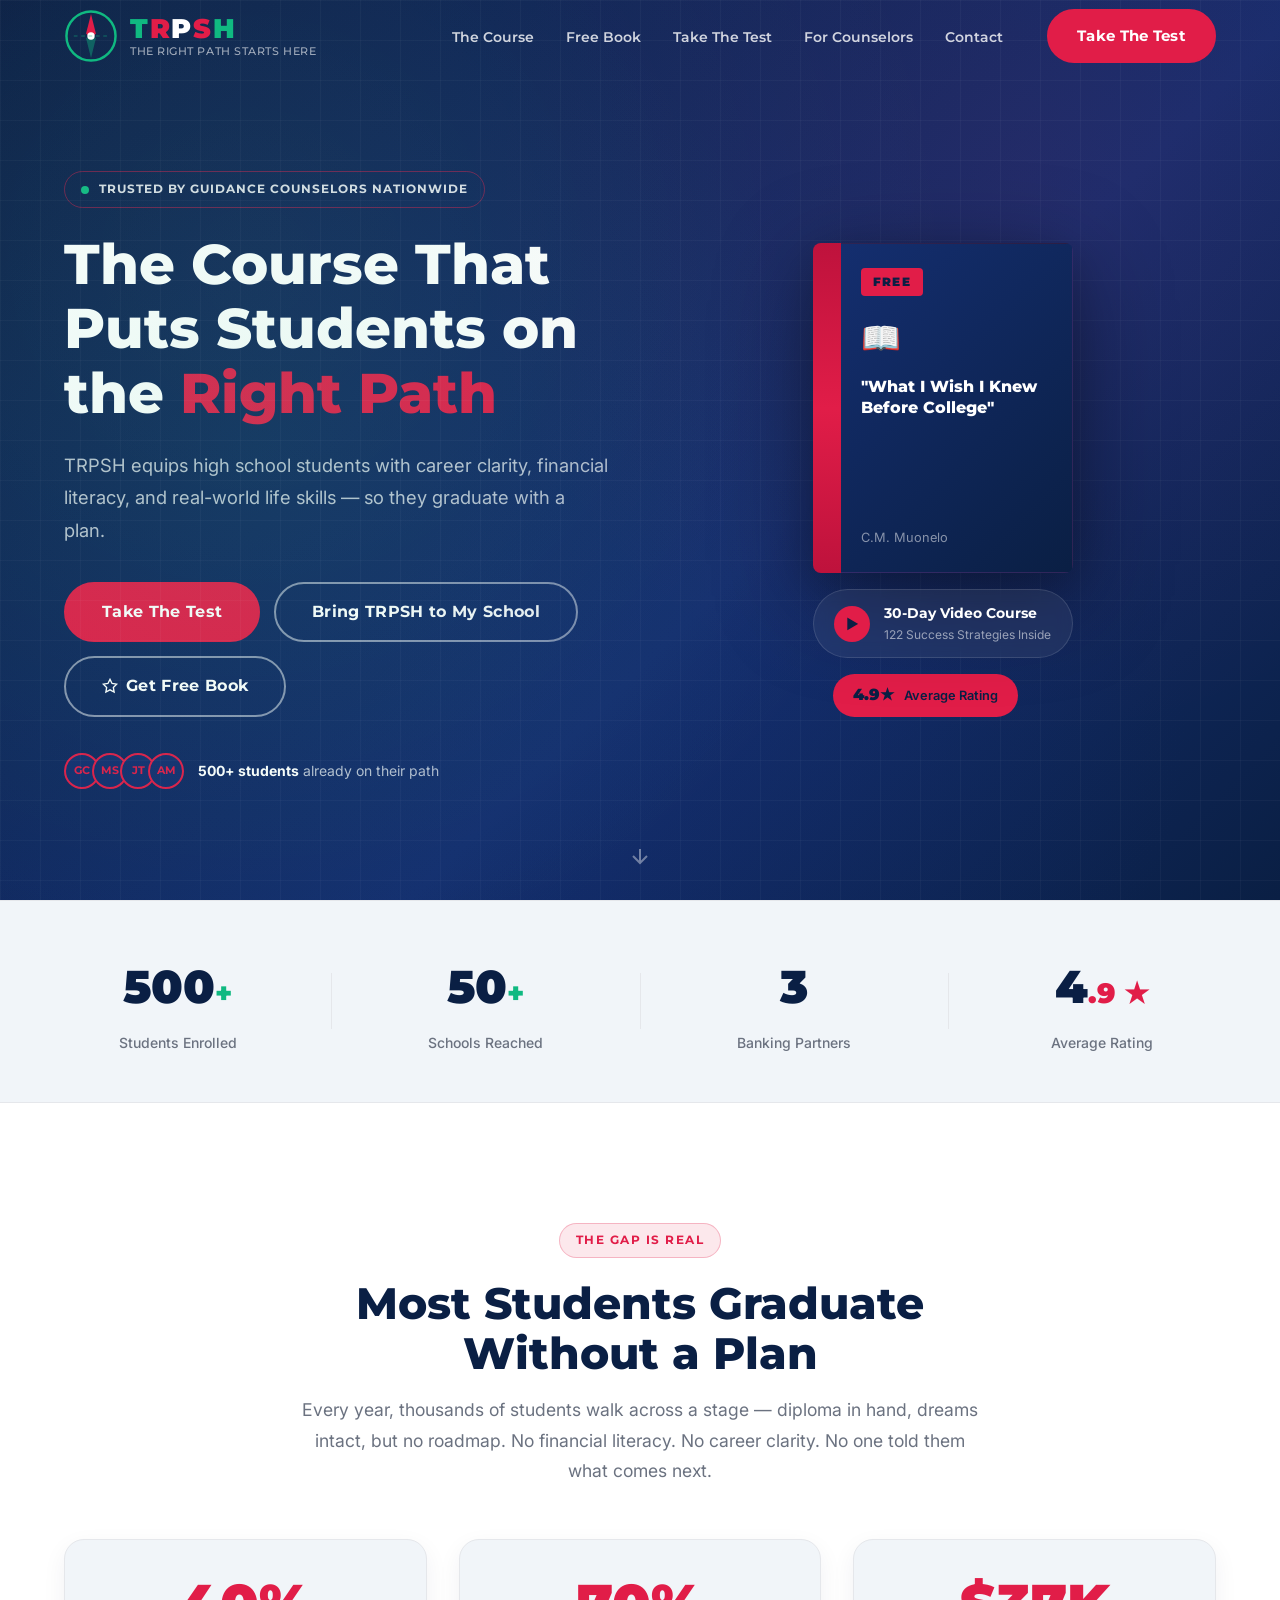
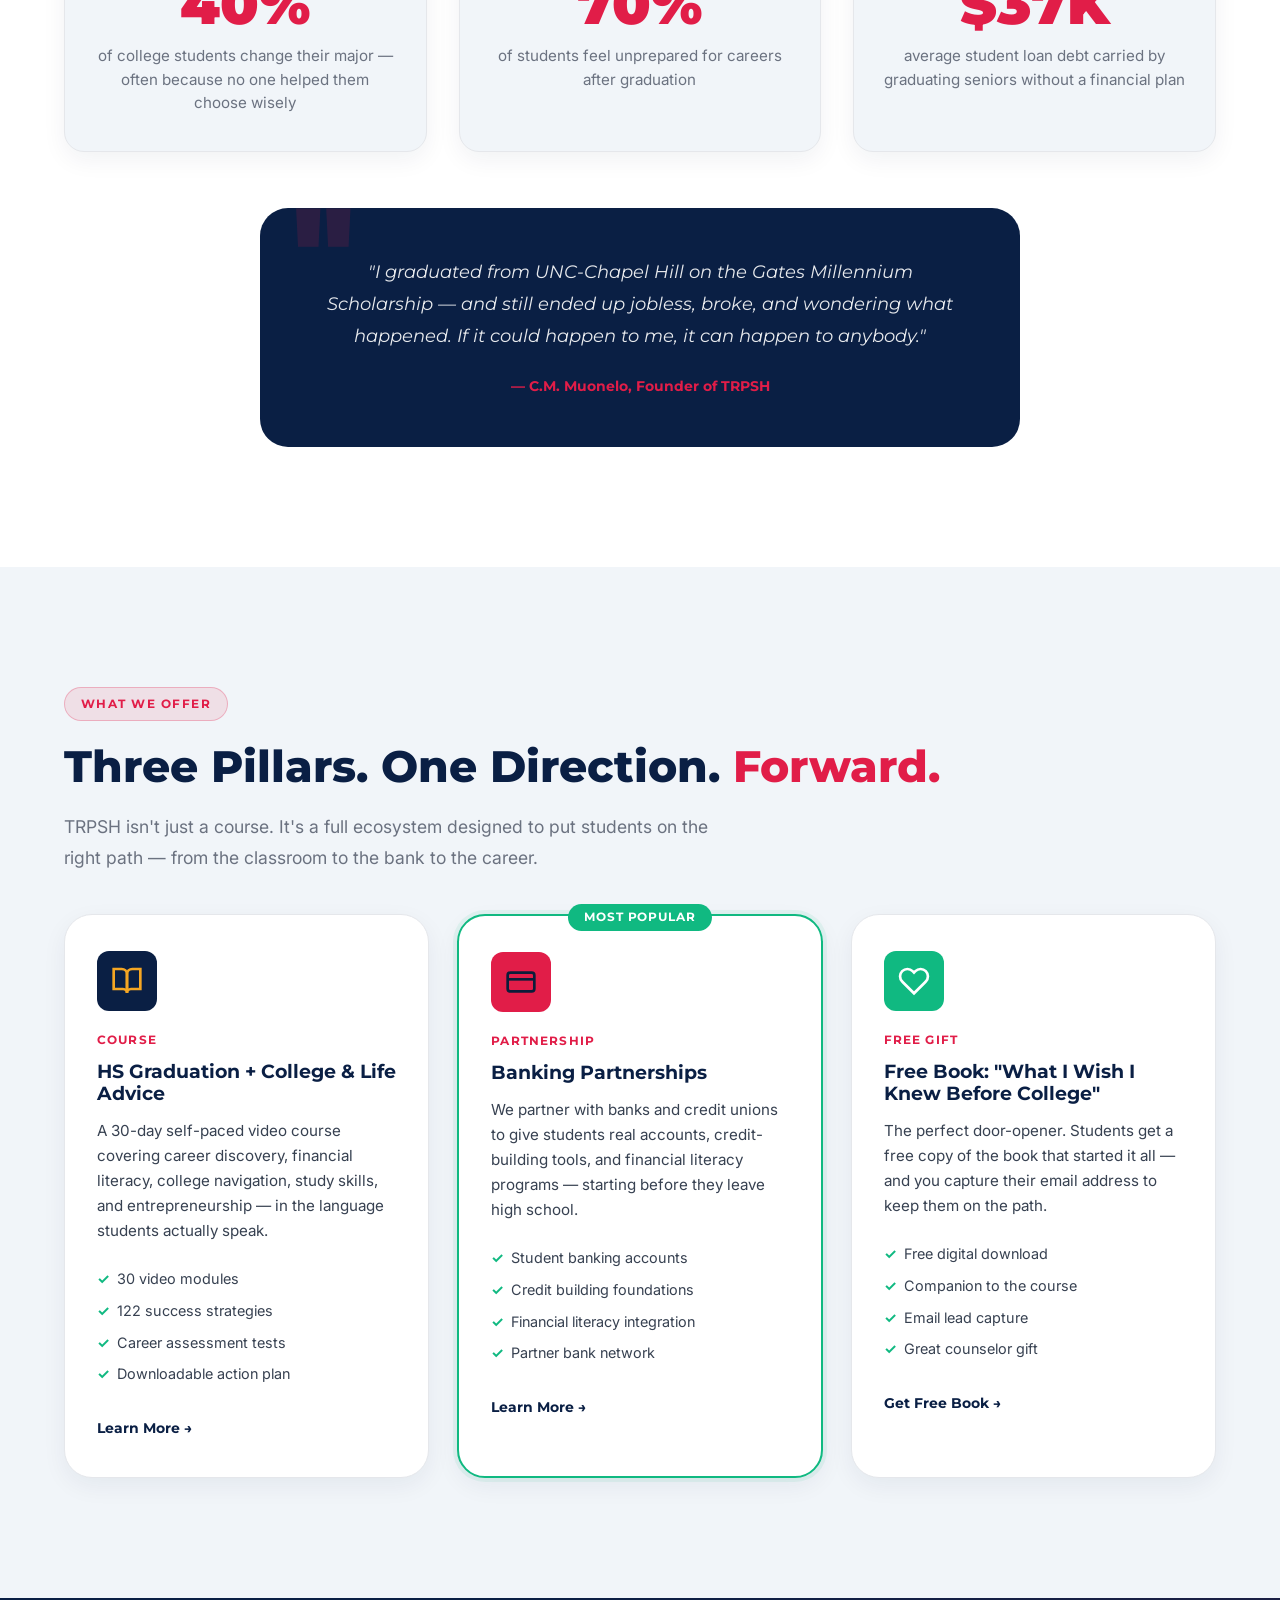
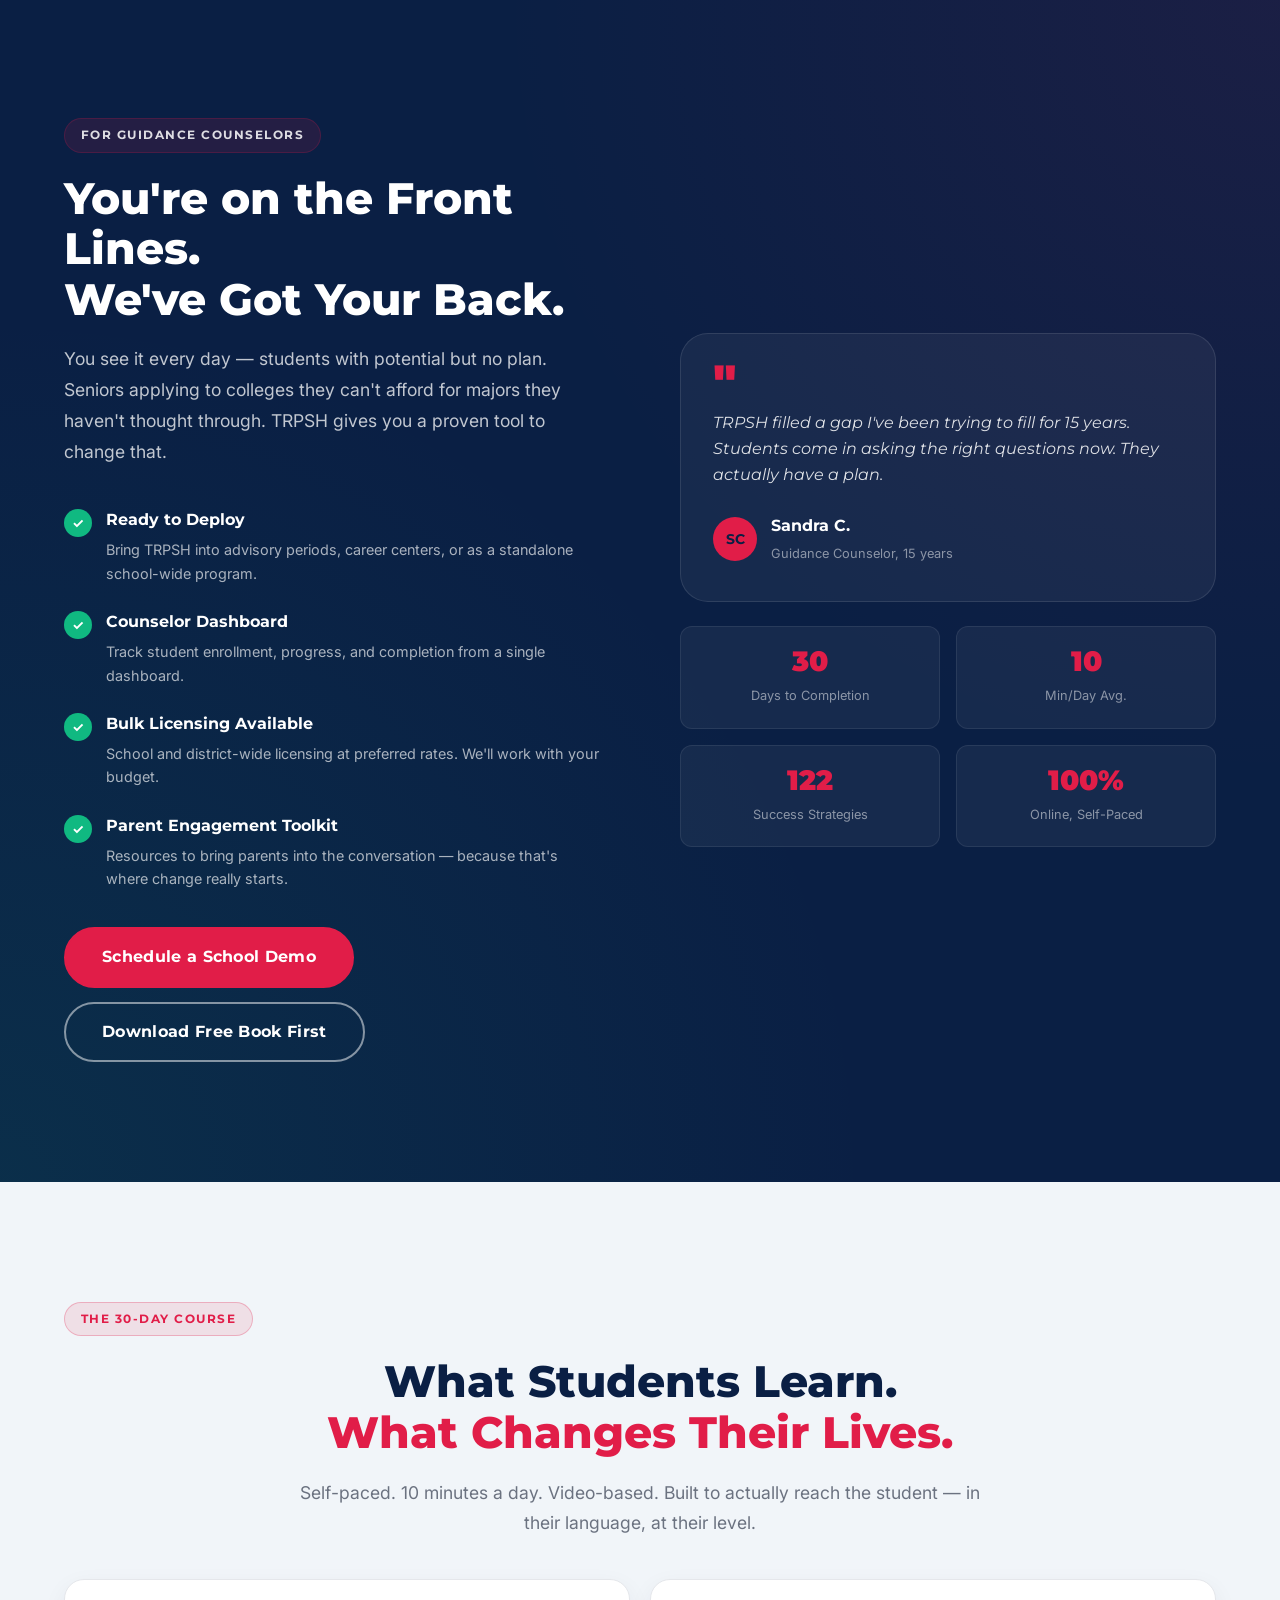
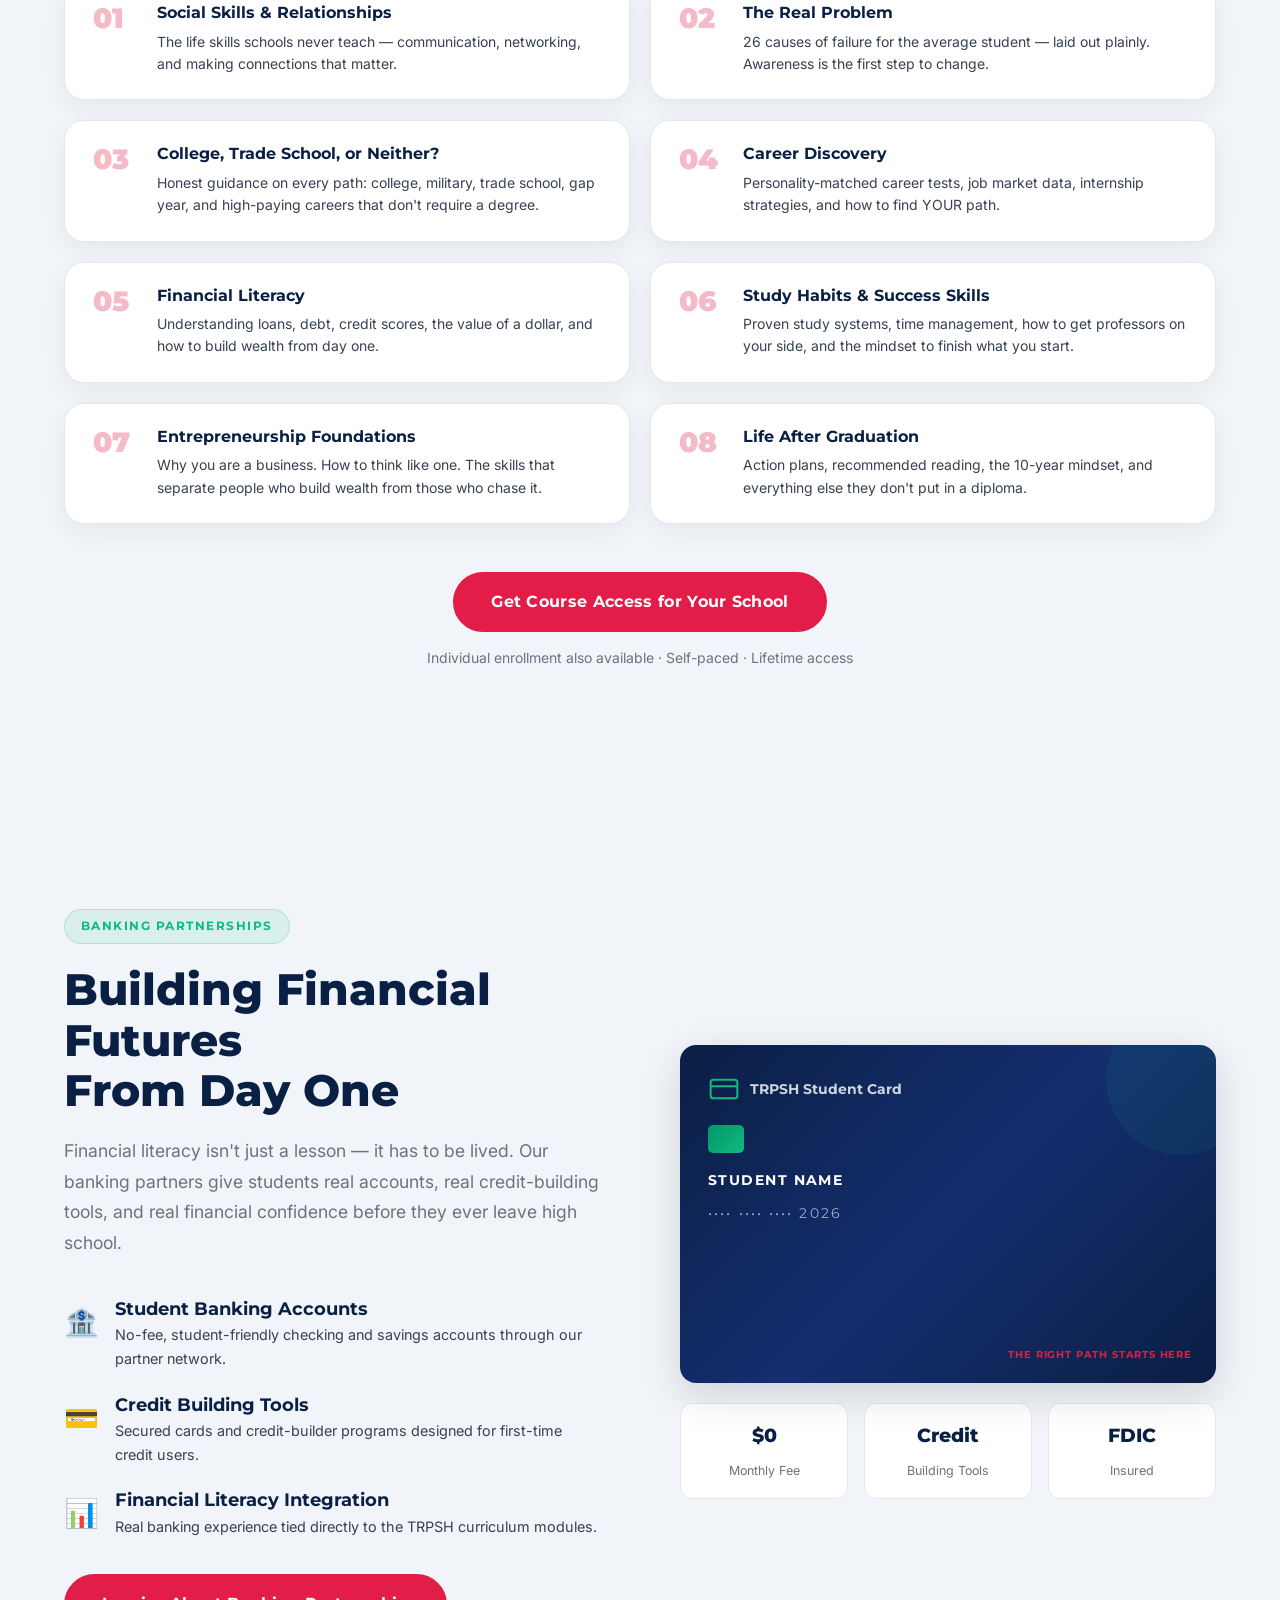
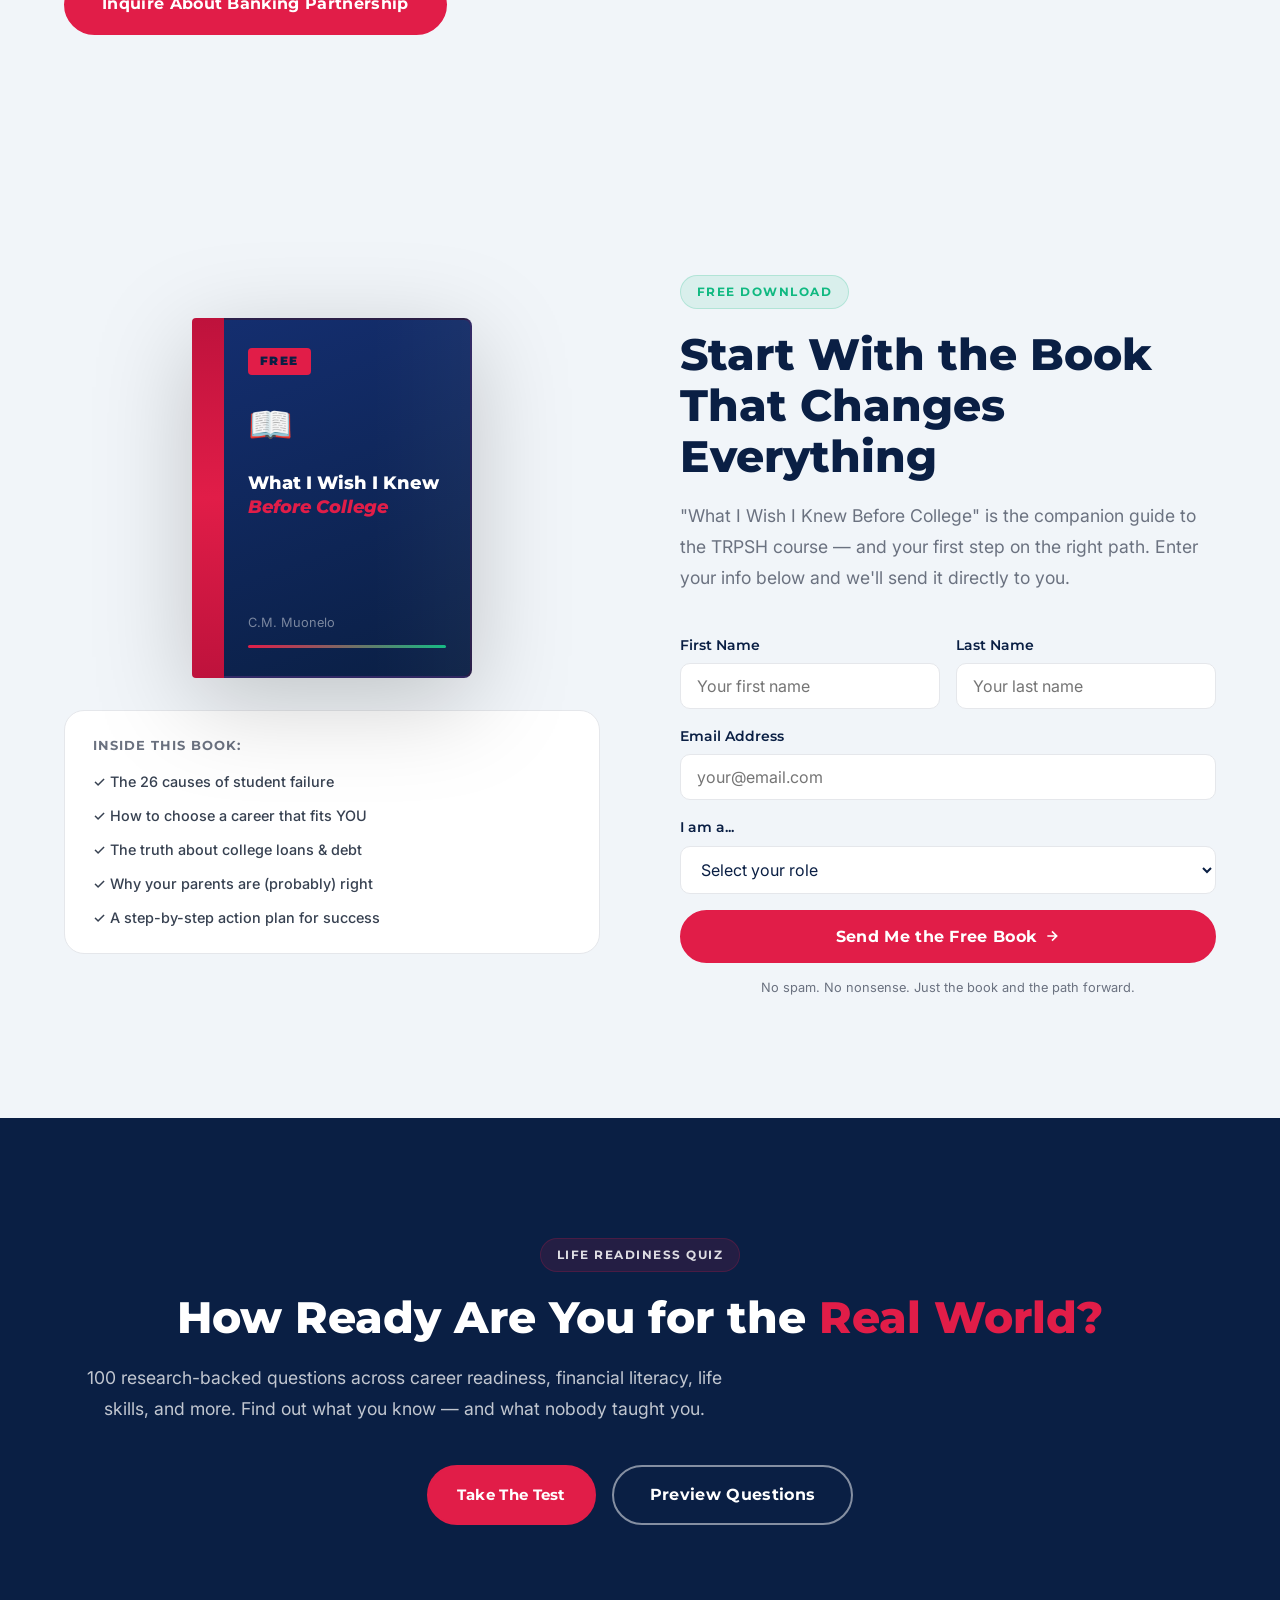
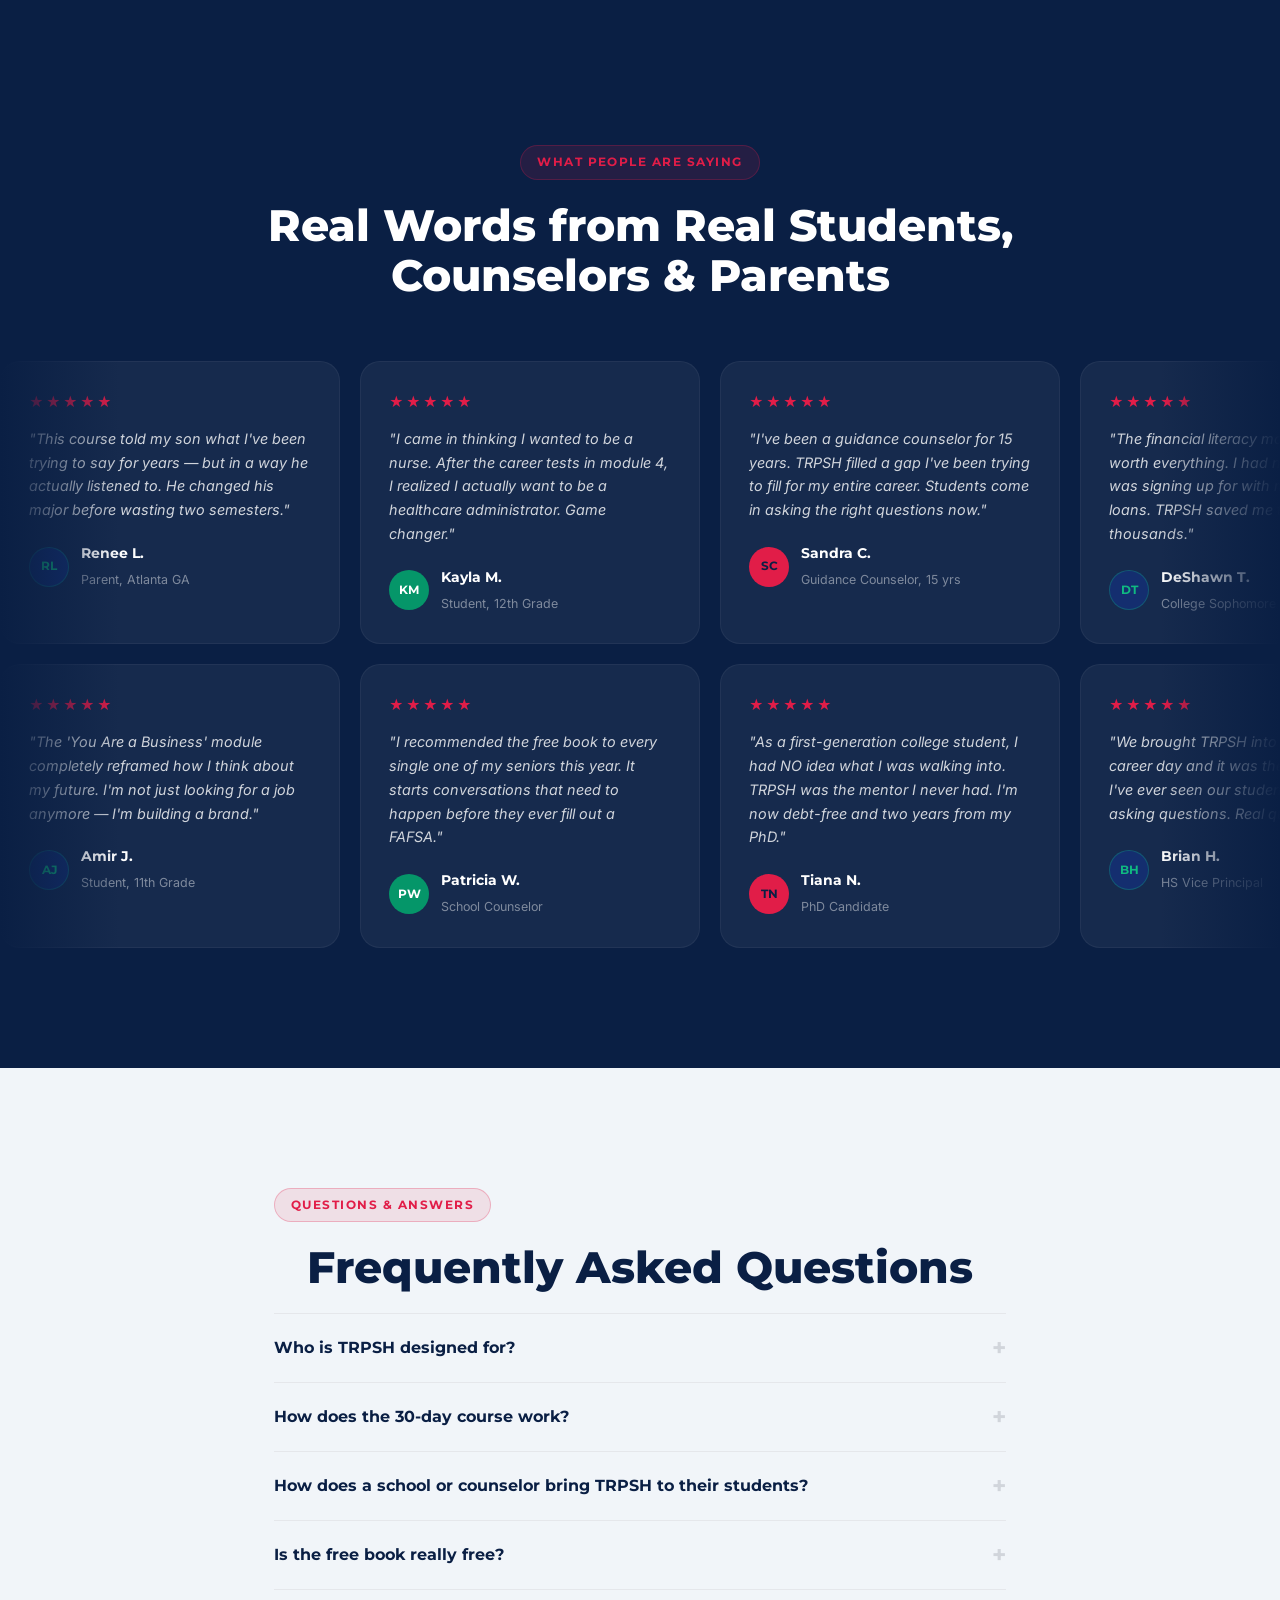
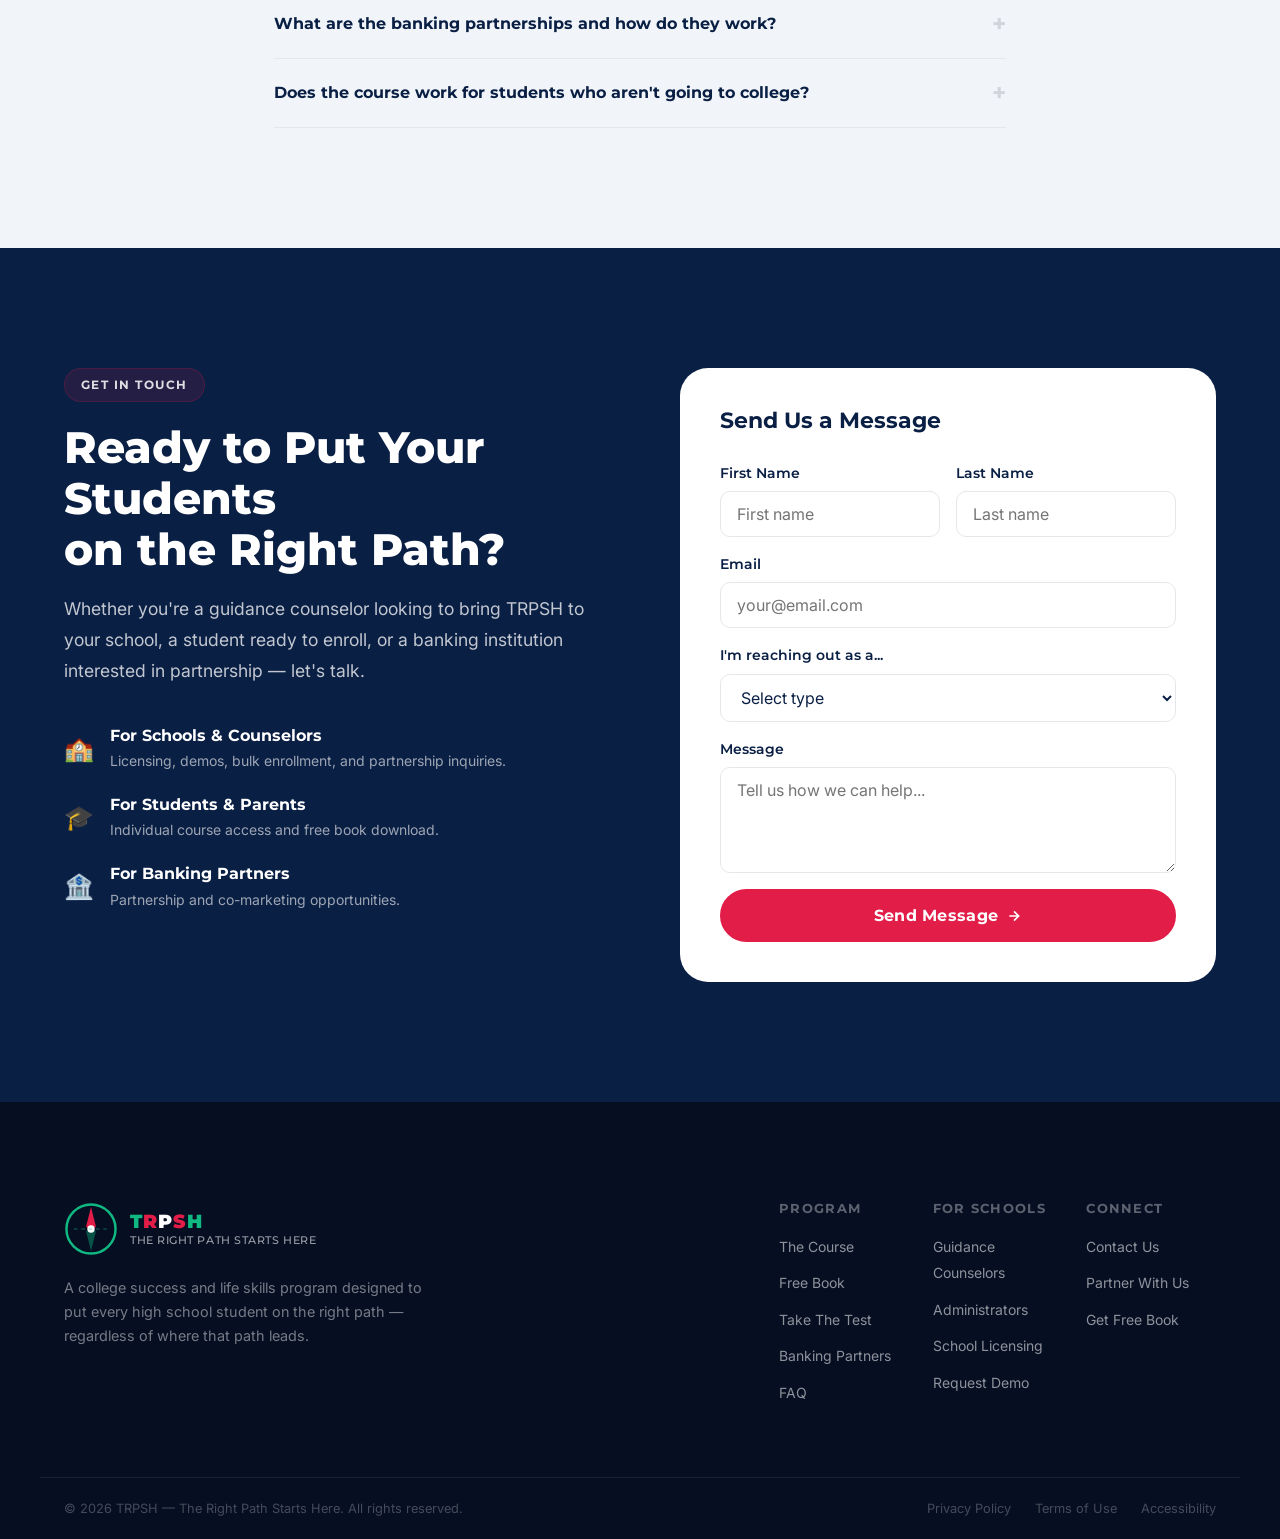
==== commit 5f4bd9ee: "fix: unify site navigation and add quiz visibility across all pages - Add "Take The Test" to index.h" ====
--- a/index.html
+++ b/index.html
@@ -33,13 +33,13 @@
         </div>
       </a>
       <ul class="nav__links" id="navLinks">
-        <li><a href="#counselors" class="nav__link">For Counselors</a></li>
         <li><a href="#course" class="nav__link">The Course</a></li>
         <li><a href="#book" class="nav__link">Free Book</a></li>
-        <li><a href="#banking" class="nav__link">Banking</a></li>
+        <li><a href="quiz-landing.html" class="nav__link">Take The Test</a></li>
+        <li><a href="#counselors" class="nav__link">For Counselors</a></li>
         <li><a href="#contact" class="nav__link">Contact</a></li>
       </ul>
-      <a href="#counselors" class="btn btn--gold nav__cta">Partner With Us</a>
+      <a href="quiz-landing.html" class="btn btn--gold nav__cta">Take The Test</a>
       <button class="nav__hamburger" id="hamburger" aria-label="Open navigation menu">
         <span></span><span></span><span></span>
       </button>
@@ -60,7 +60,8 @@
         <h1 class="hero__title">The Course That Puts Students on the <span class="text-gold">Right Path</span></h1>
         <p class="hero__sub">TRPSH equips high school students with career clarity, financial literacy, and real-world life skills — so they graduate with a plan.</p>
         <div class="hero__ctas">
-          <a href="#counselors" class="btn btn--gold btn--lg">Bring TRPSH to My School</a>
+          <a href="quiz-landing.html" class="btn btn--gold btn--lg">Take The Test</a>
+          <a href="#counselors" class="btn btn--outline-white btn--lg">Bring TRPSH to My School</a>
           <a href="#book" class="btn btn--outline-white btn--lg">
             <svg width="16" height="16" viewBox="0 0 24 24" fill="none" stroke="currentColor" stroke-width="2" aria-hidden="true"><path d="M12 2l3.09 6.26L22 9.27l-5 4.87 1.18 6.88L12 17.77l-6.18 3.25L7 14.14 2 9.27l6.91-1.01L12 2z"/></svg>
             Get Free Book
@@ -506,6 +507,21 @@
           <h3>You're on the path!</h3>
           <p>Check your inbox — your free book is on the way. Welcome to TRPSH.</p>
         </div>
+      </div>
+    </div>
+  </section>
+
+  <!-- ═══════════════════════════════════════════════
+       TAKE THE TEST CTA
+  ═══════════════════════════════════════════════ -->
+  <section class="quiz-cta section" id="quiz" style="background: var(--navy); text-align: center;">
+    <div class="container" data-animate>
+      <div class="section-label section-label--light">Life Readiness Quiz</div>
+      <h2 class="section-title section-title--white">How Ready Are You for the <span class="text-gold">Real World?</span></h2>
+      <p class="section-sub section-sub--light section-sub--center">100 research-backed questions across career readiness, financial literacy, life skills, and more. Find out what you know — and what nobody taught you.</p>
+      <div style="display: flex; gap: 16px; justify-content: center; flex-wrap: wrap; margin-top: 40px;">
+        <a href="quiz-landing.html" class="btn btn--gold btn--xl">Take The Test</a>
+        <a href="quiz-landing.html#preview" class="btn btn--outline-white btn--lg">Preview Questions</a>
       </div>
     </div>
   </section>
@@ -887,6 +903,7 @@
           <ul>
             <li><a href="#course">The Course</a></li>
             <li><a href="#book">Free Book</a></li>
+            <li><a href="quiz-landing.html">Take The Test</a></li>
             <li><a href="#banking">Banking Partners</a></li>
             <li><a href="#faq">FAQ</a></li>
           </ul>
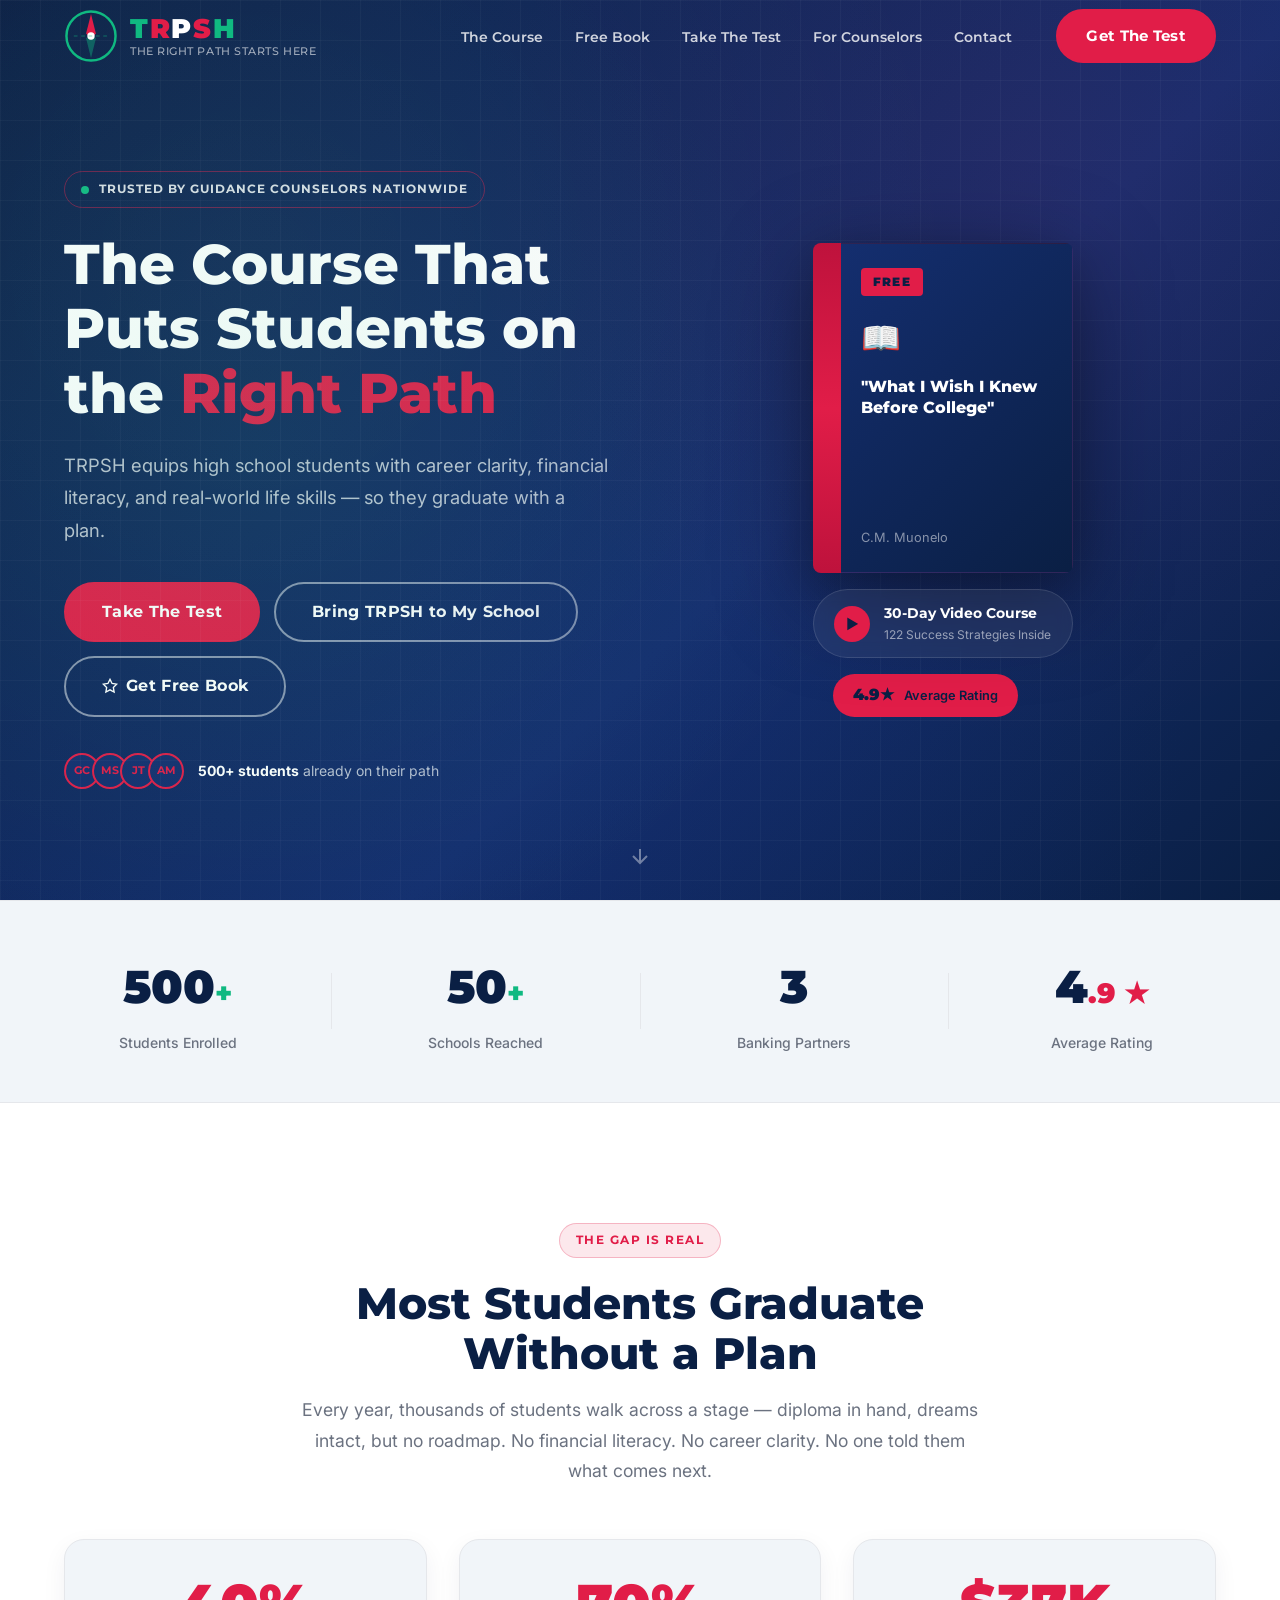
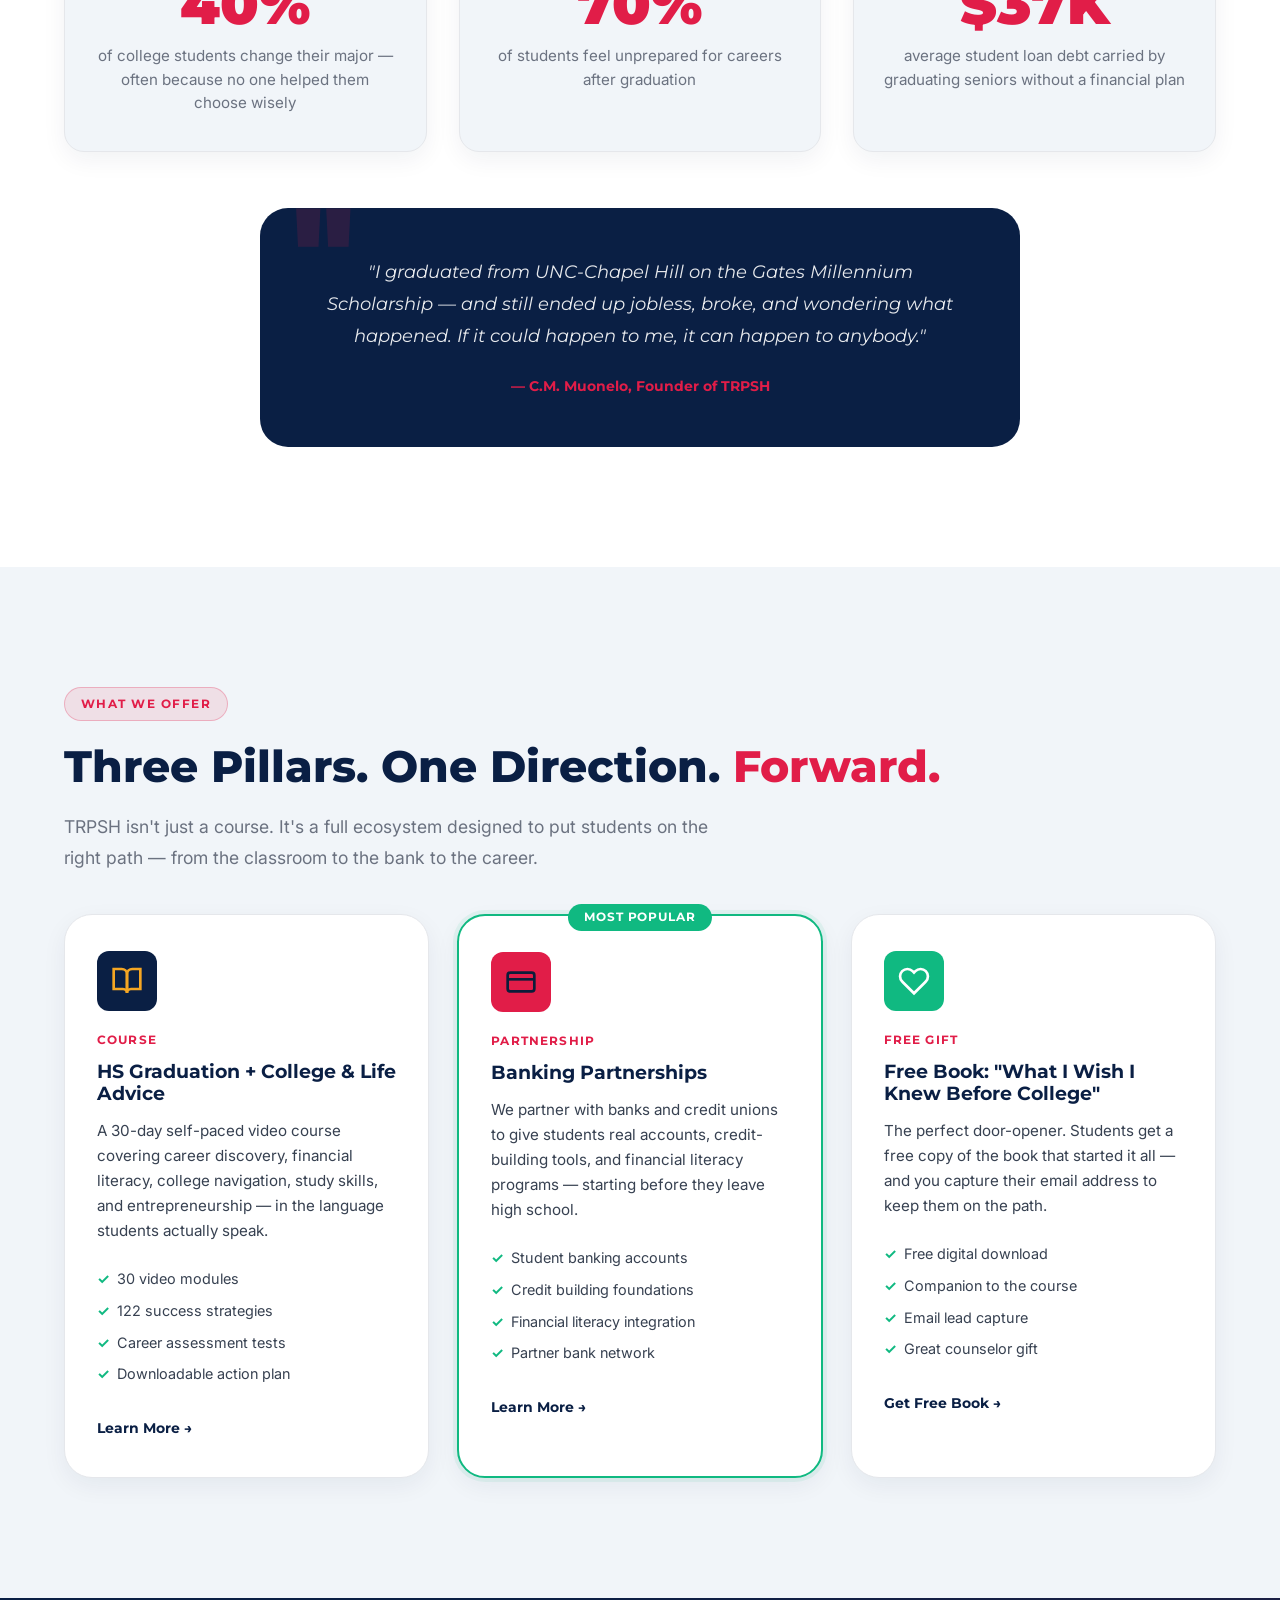
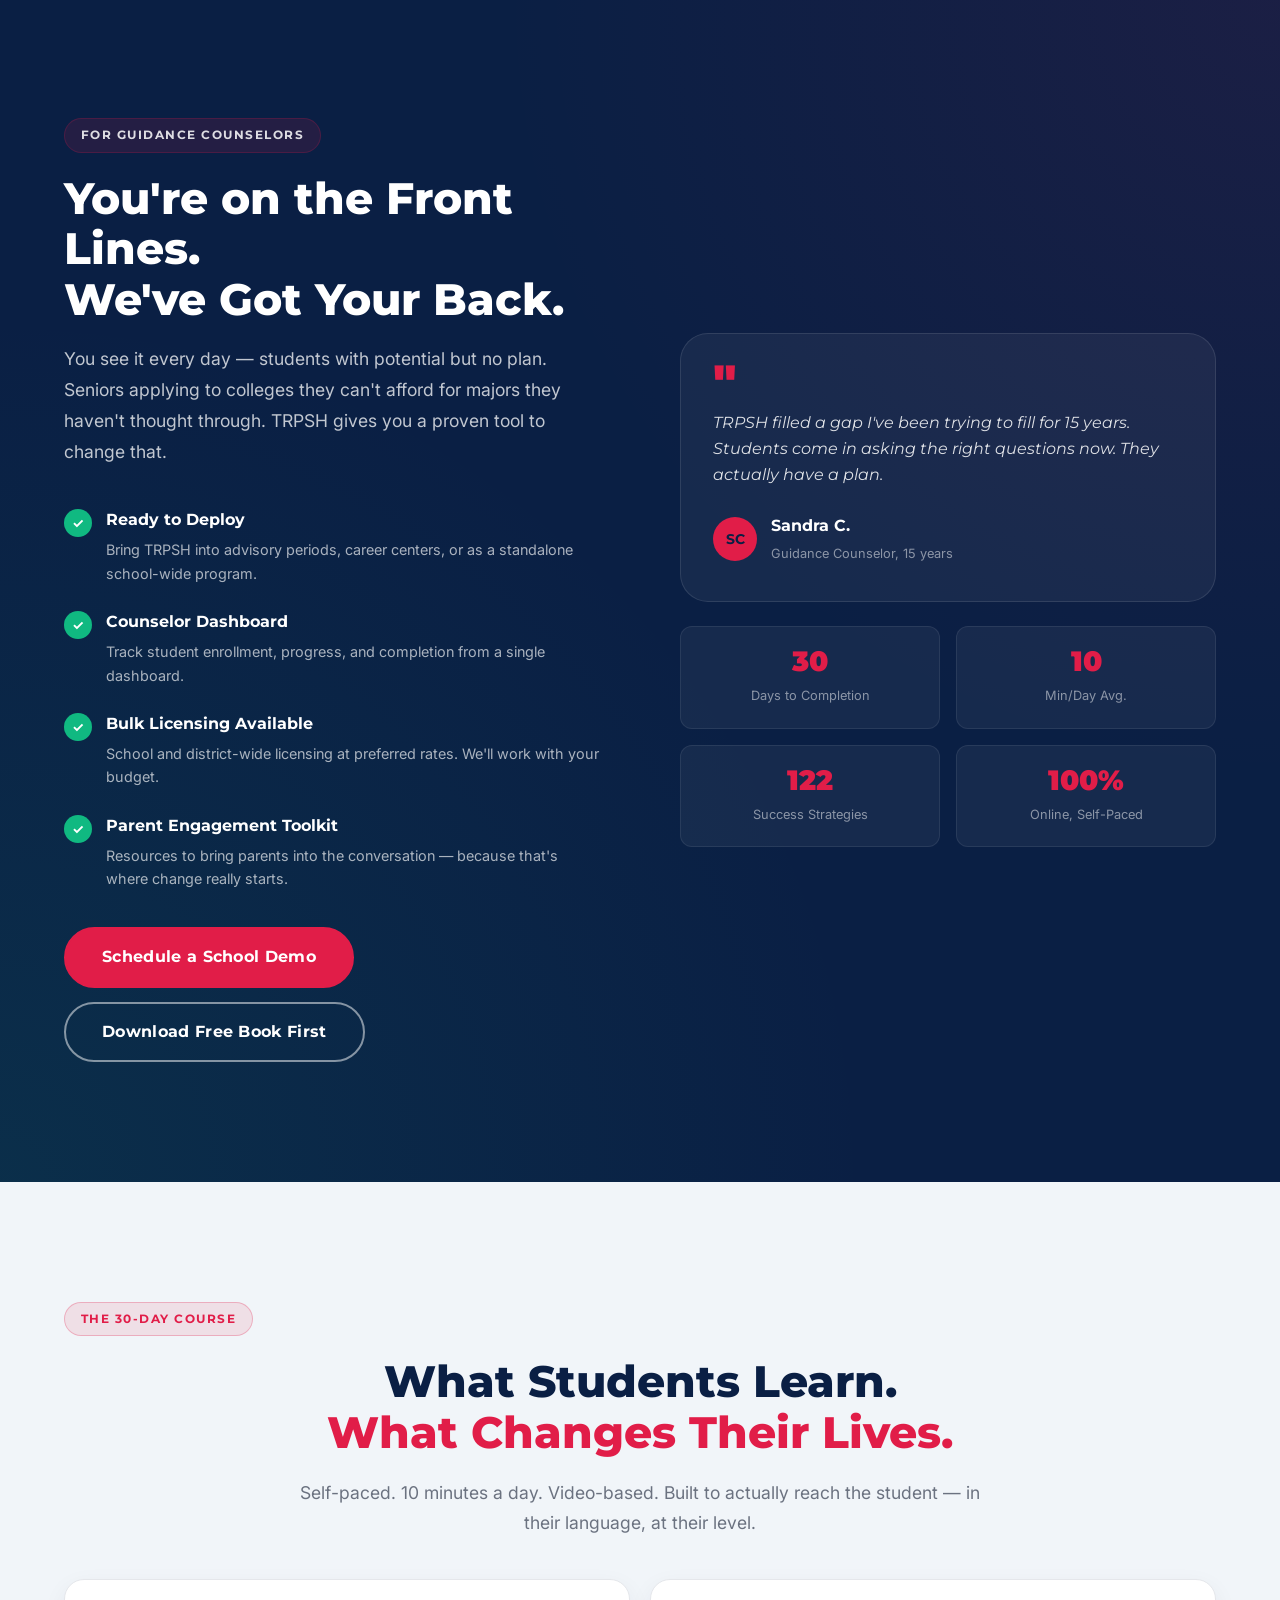
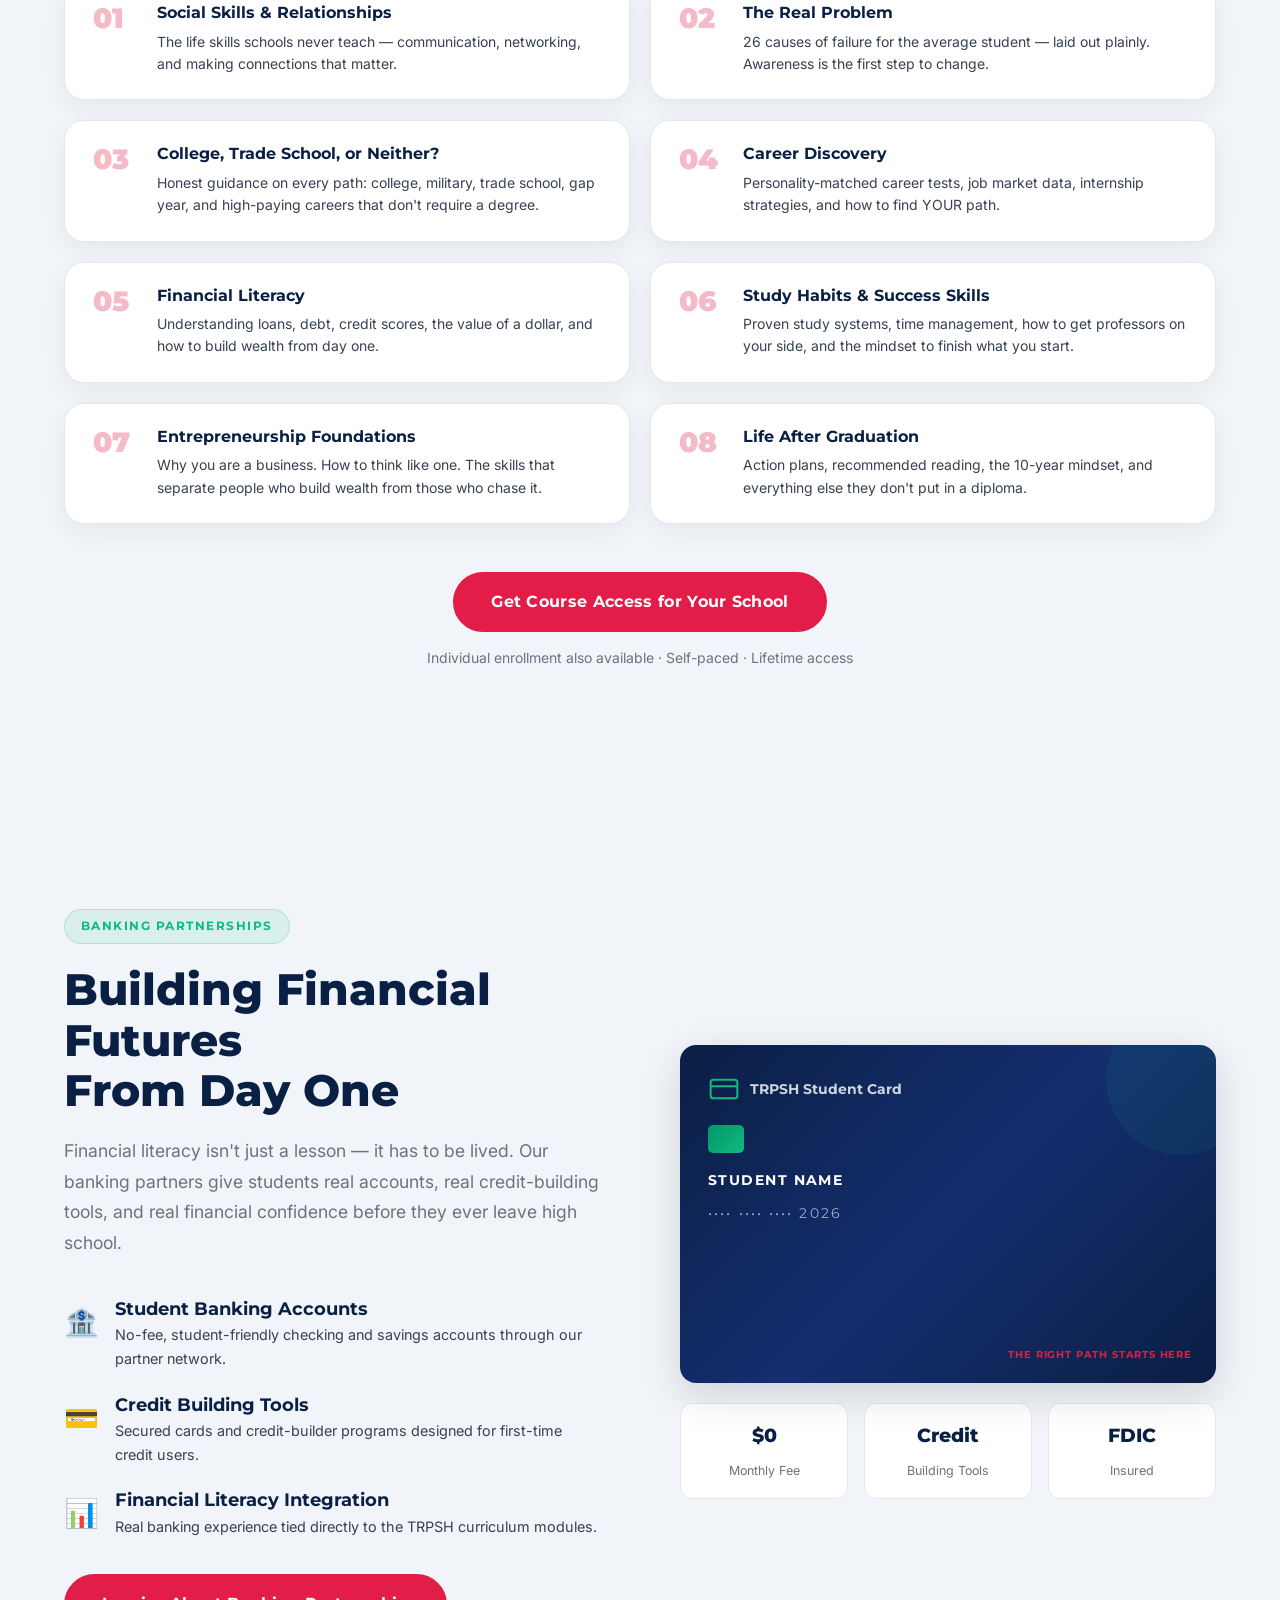
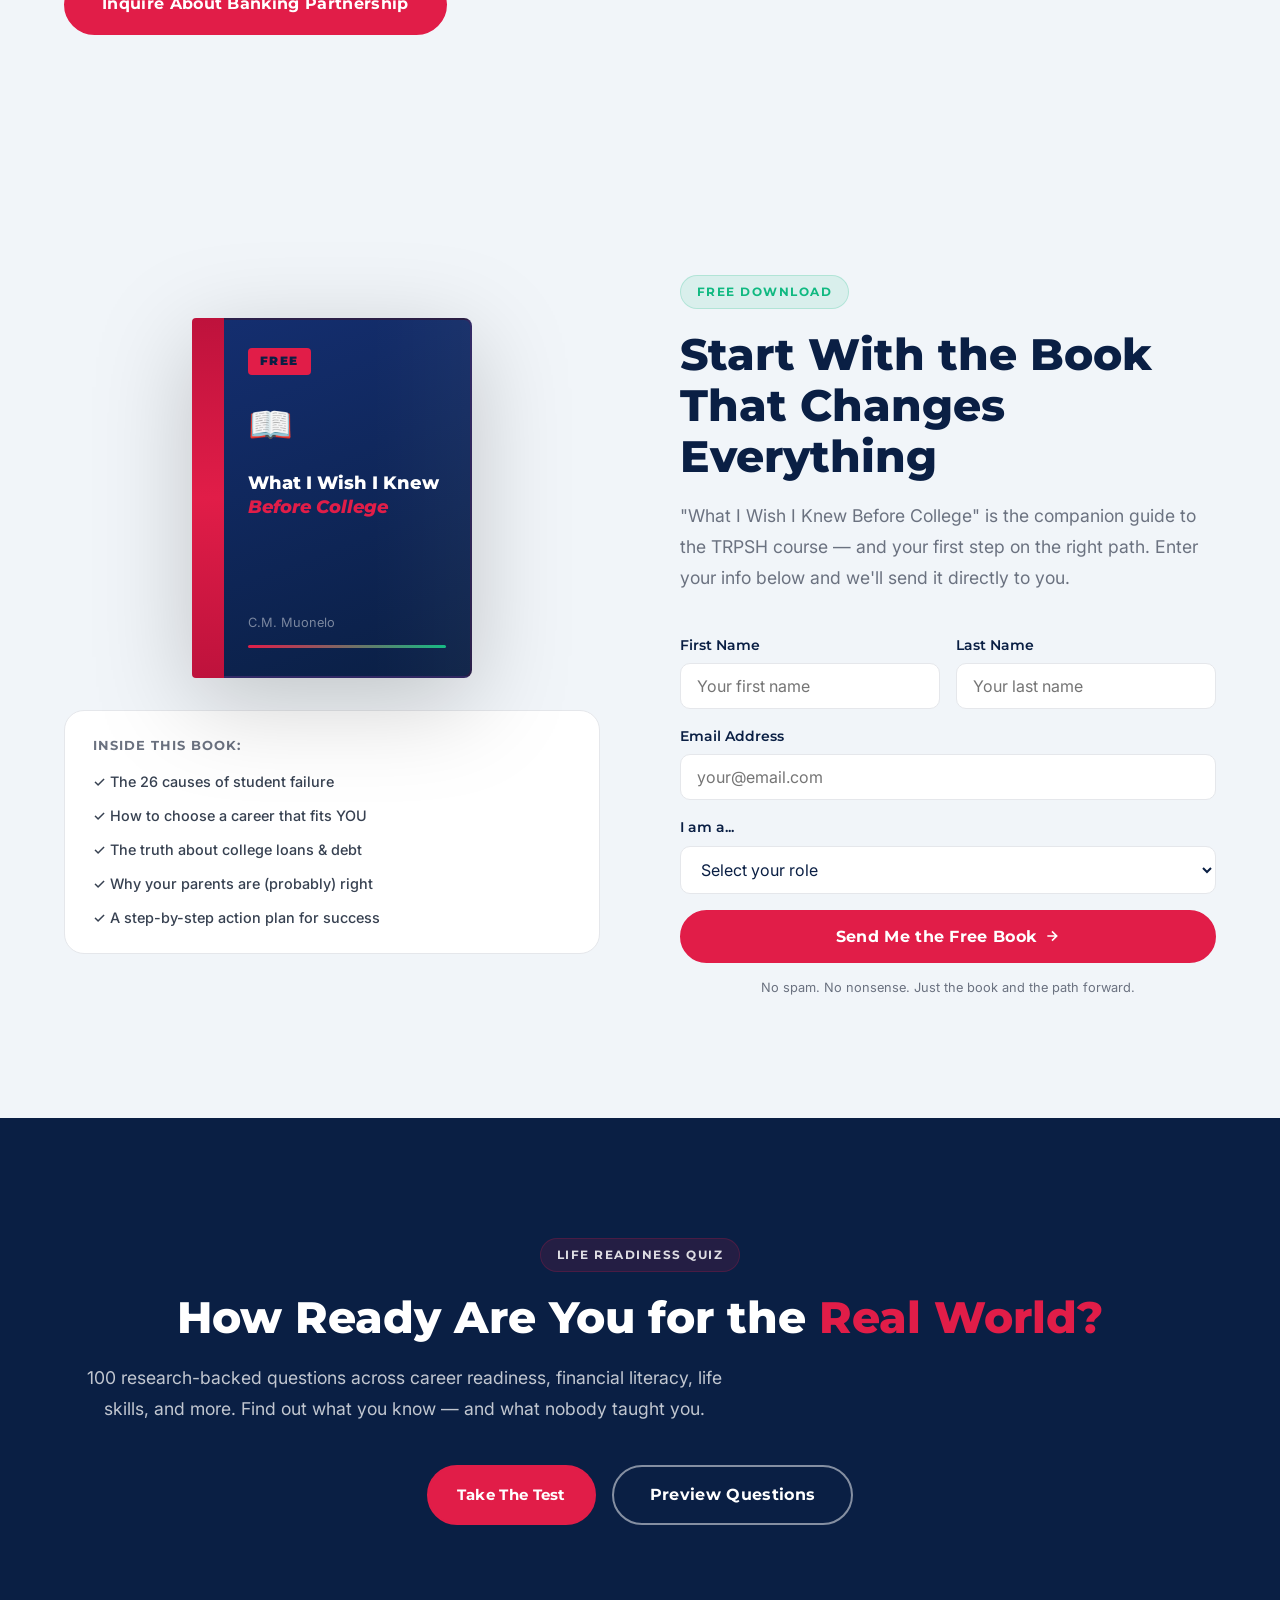
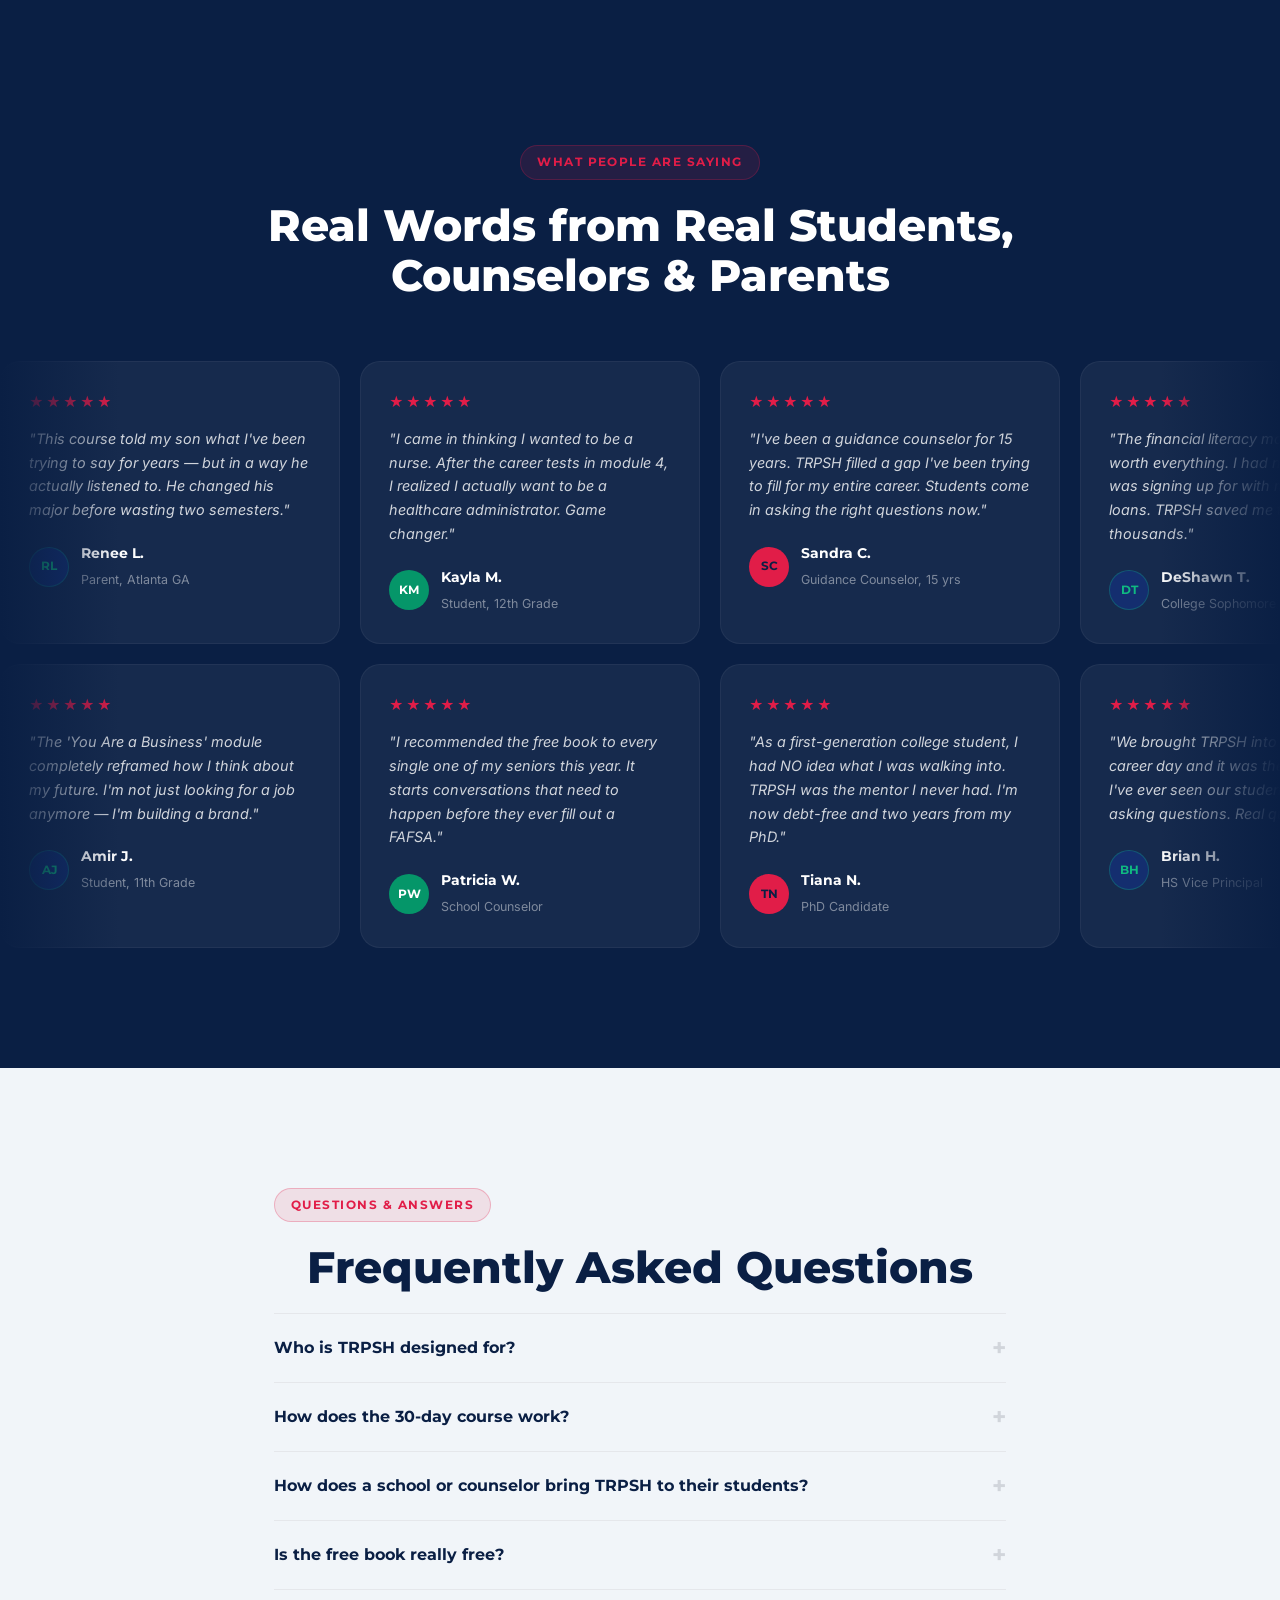
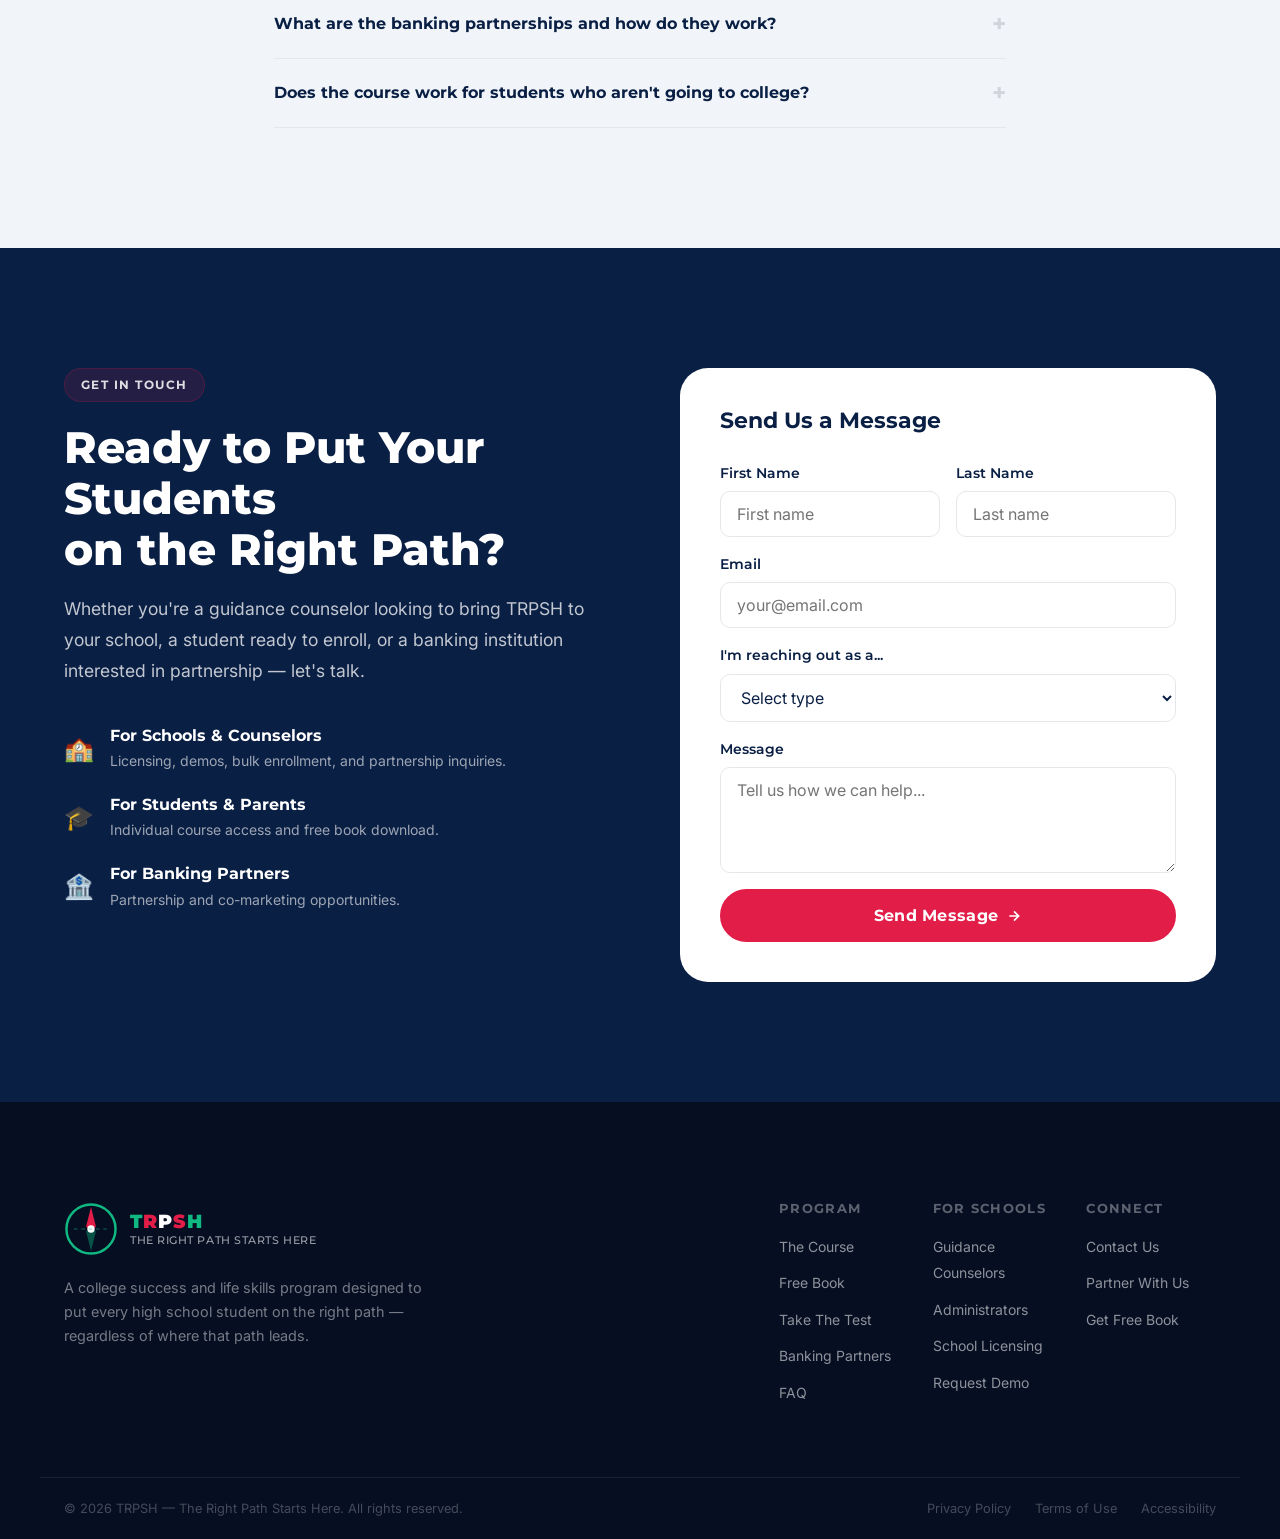
==== commit f28433e3: "feat: convert quiz to $100 paid product with Payhip checkout and access gate - Rewrite quiz-landing." ====
--- a/index.html
+++ b/index.html
@@ -39,7 +39,7 @@
         <li><a href="#counselors" class="nav__link">For Counselors</a></li>
         <li><a href="#contact" class="nav__link">Contact</a></li>
       </ul>
-      <a href="quiz-landing.html" class="btn btn--gold nav__cta">Take The Test</a>
+      <a href="quiz-landing.html#buy" class="btn btn--gold nav__cta">Get The Test</a>
       <button class="nav__hamburger" id="hamburger" aria-label="Open navigation menu">
         <span></span><span></span><span></span>
       </button>
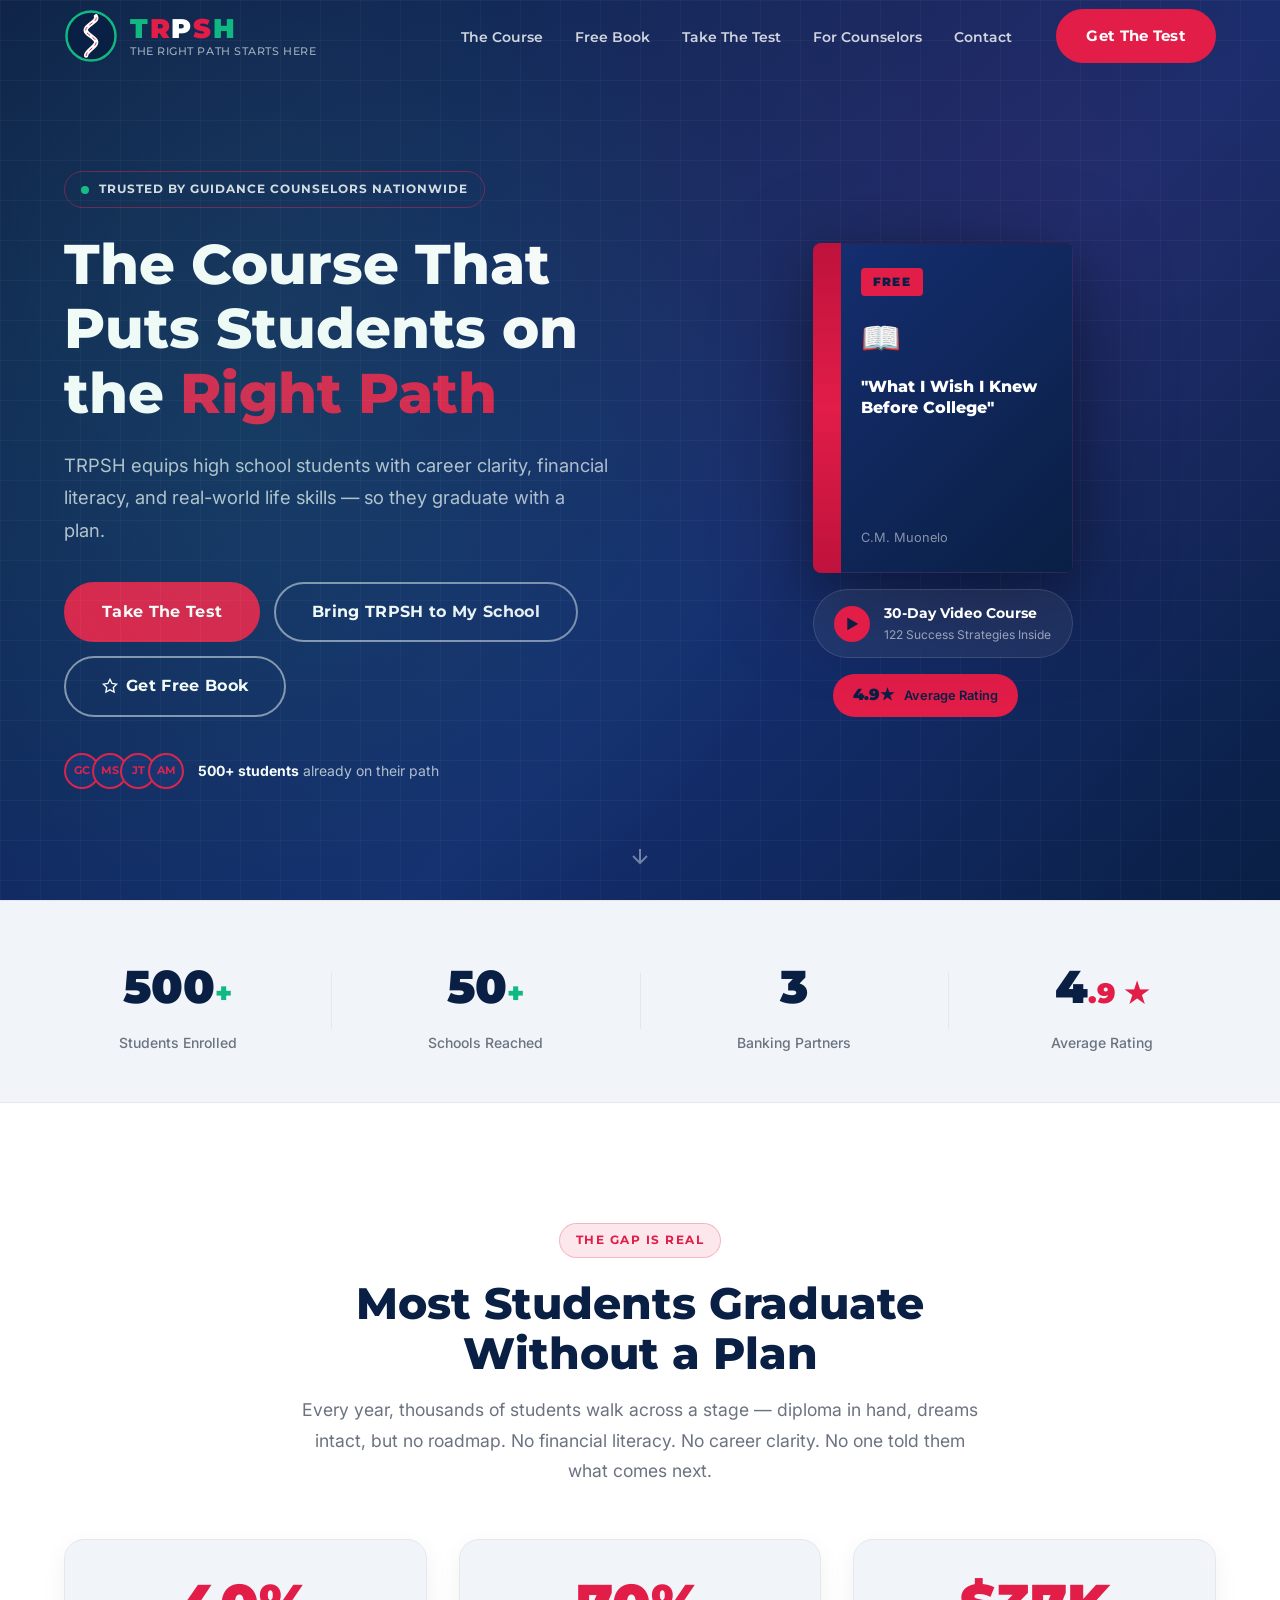
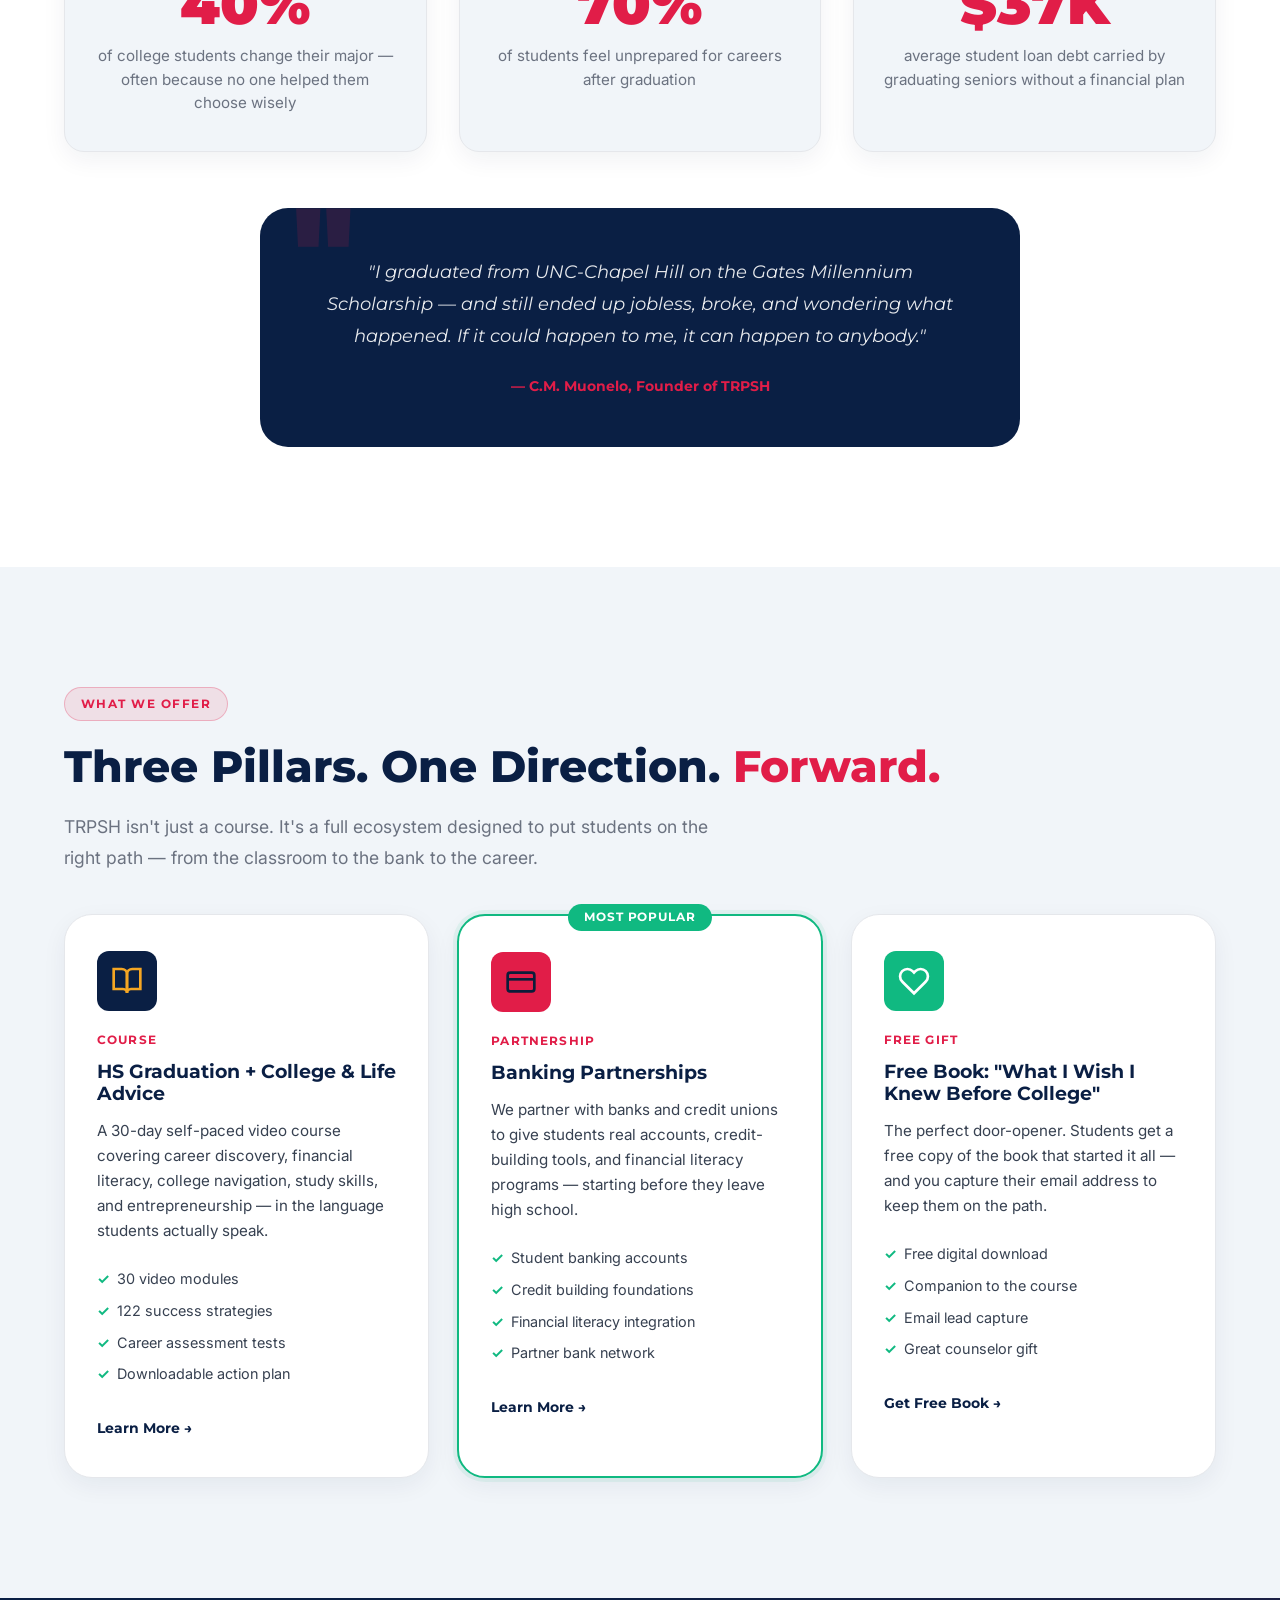
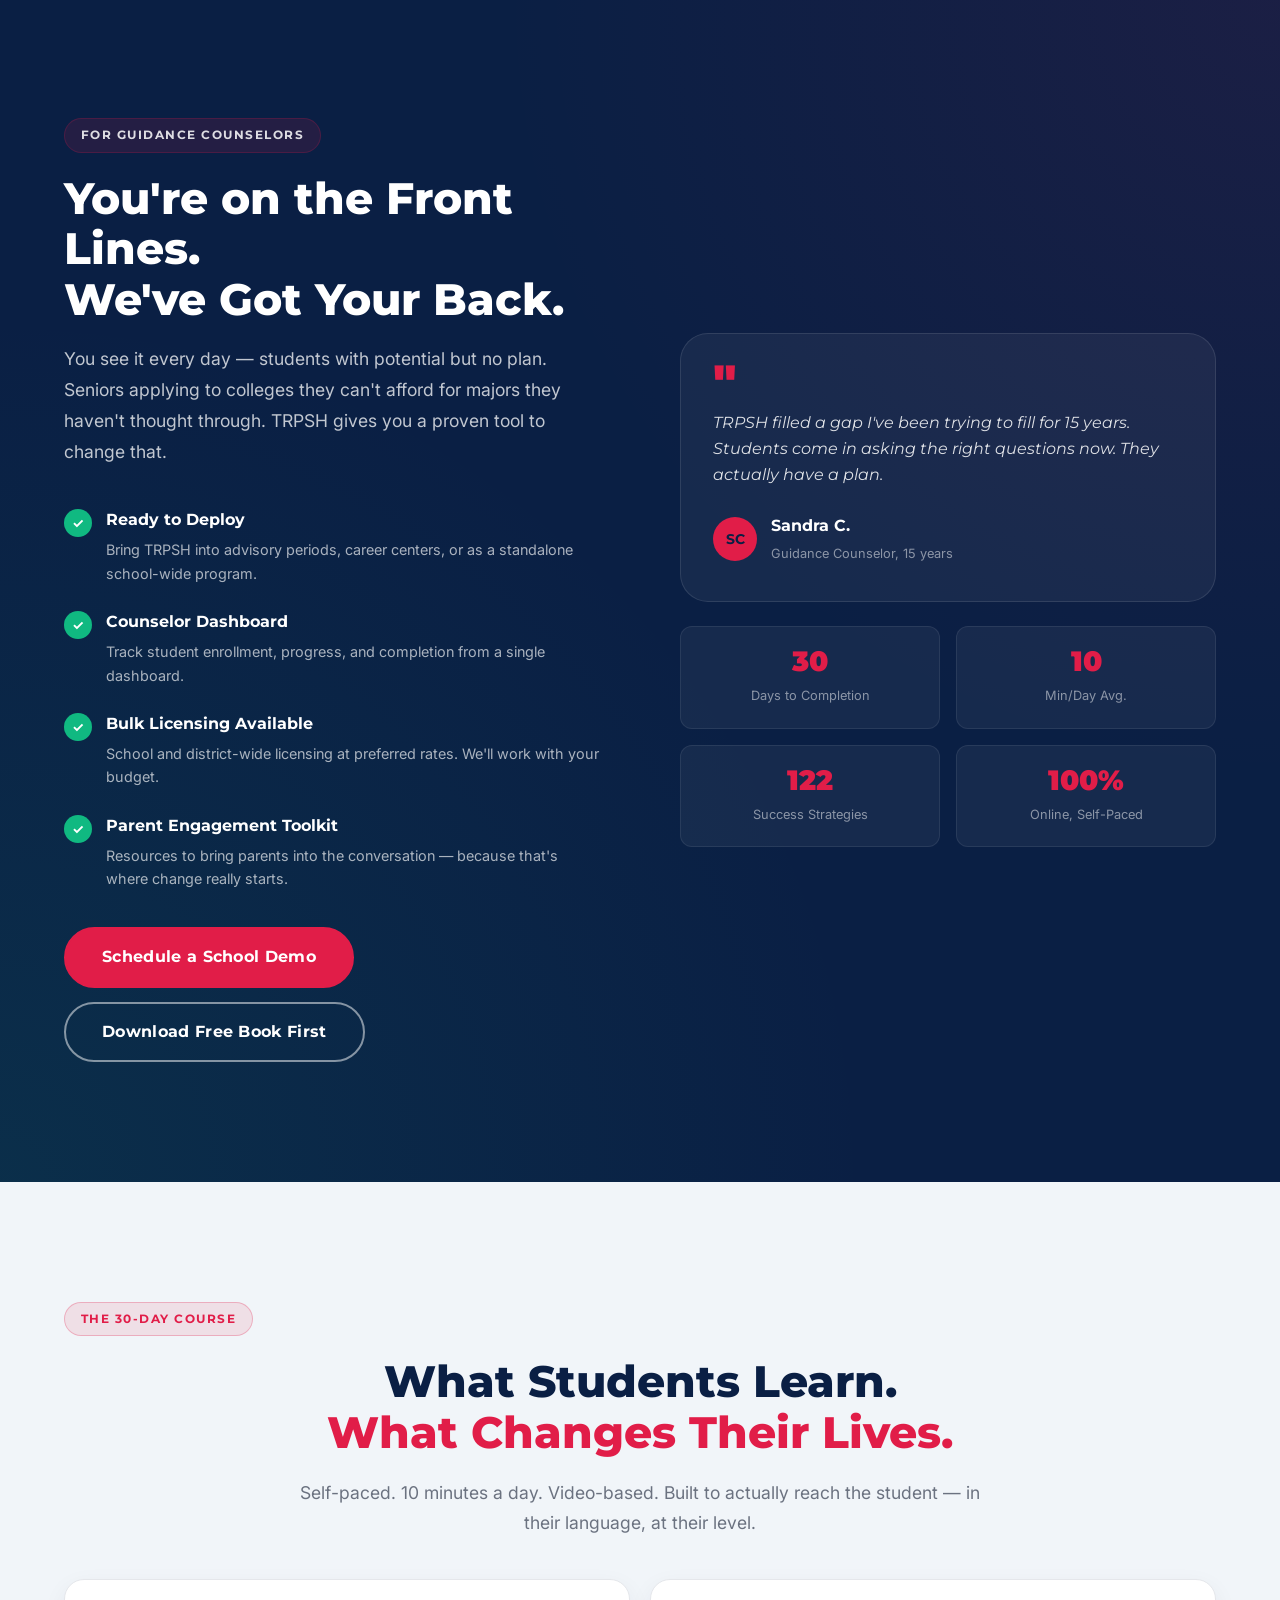
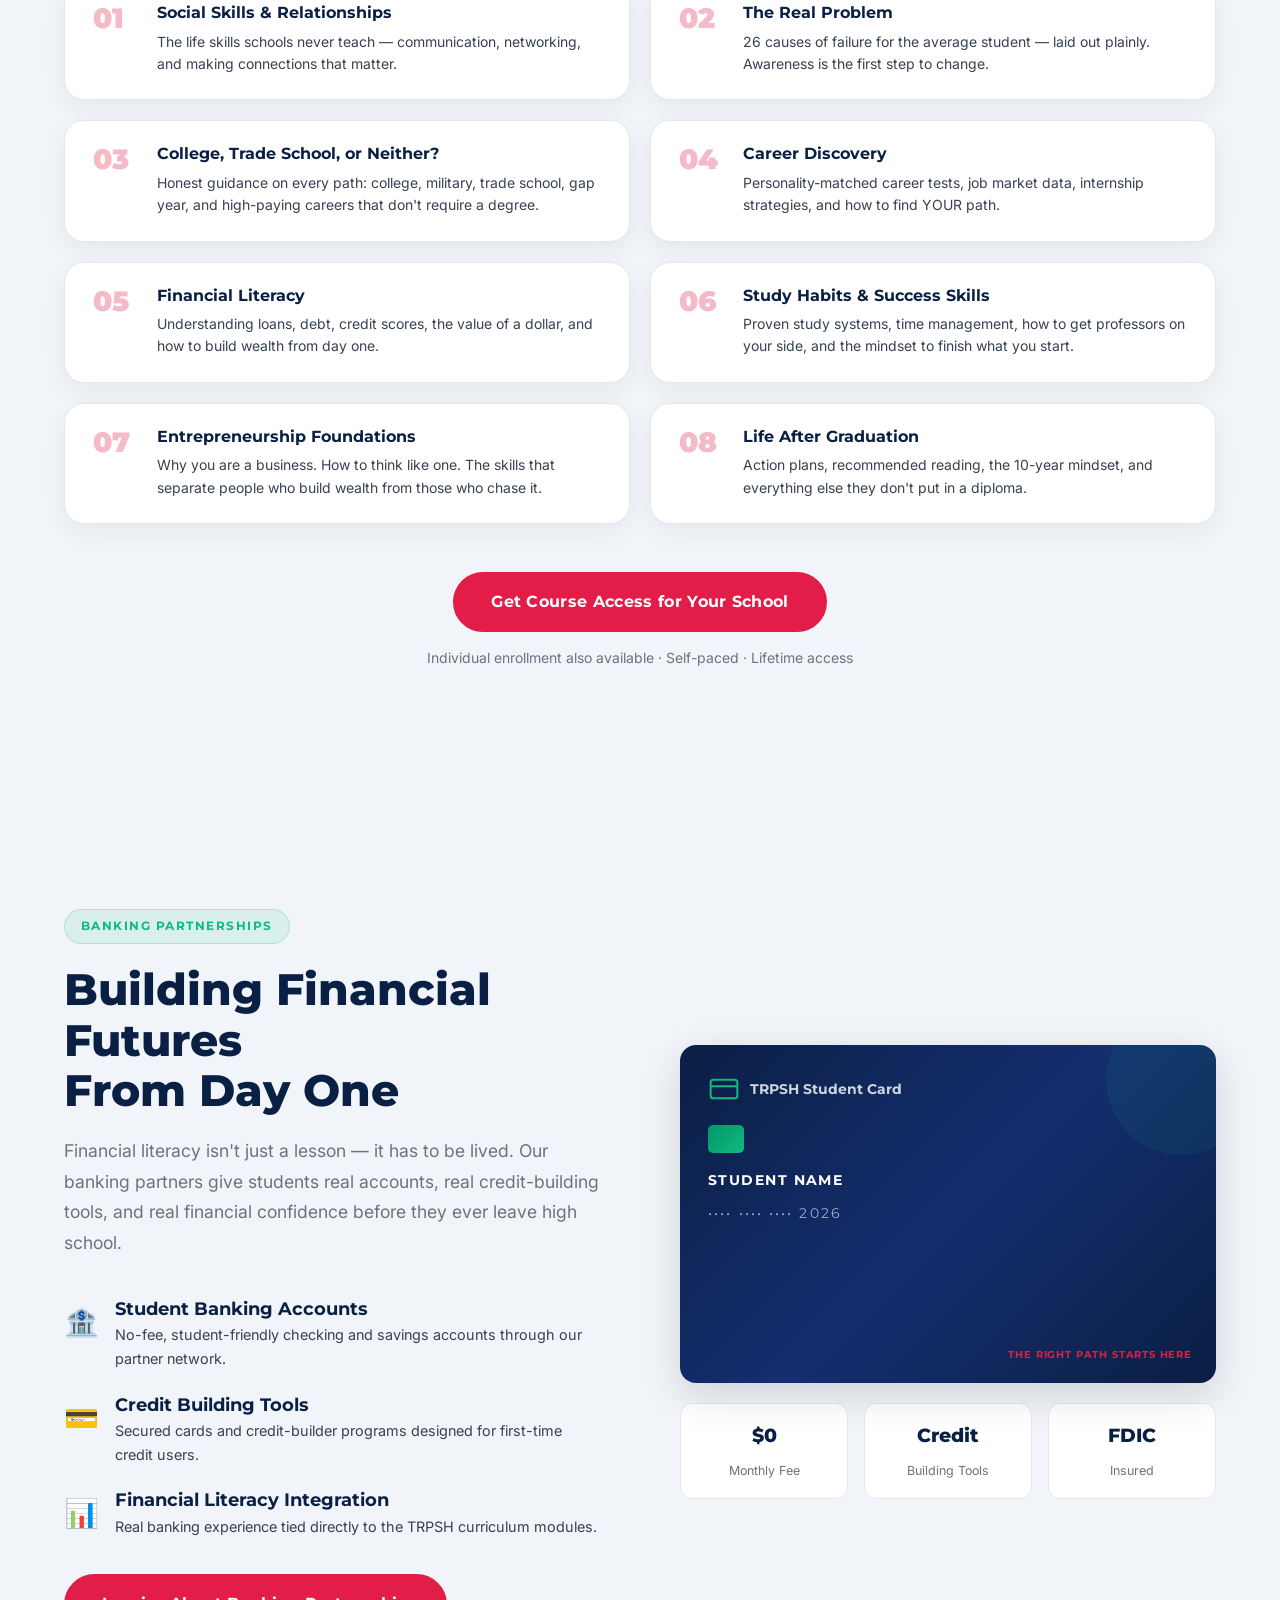
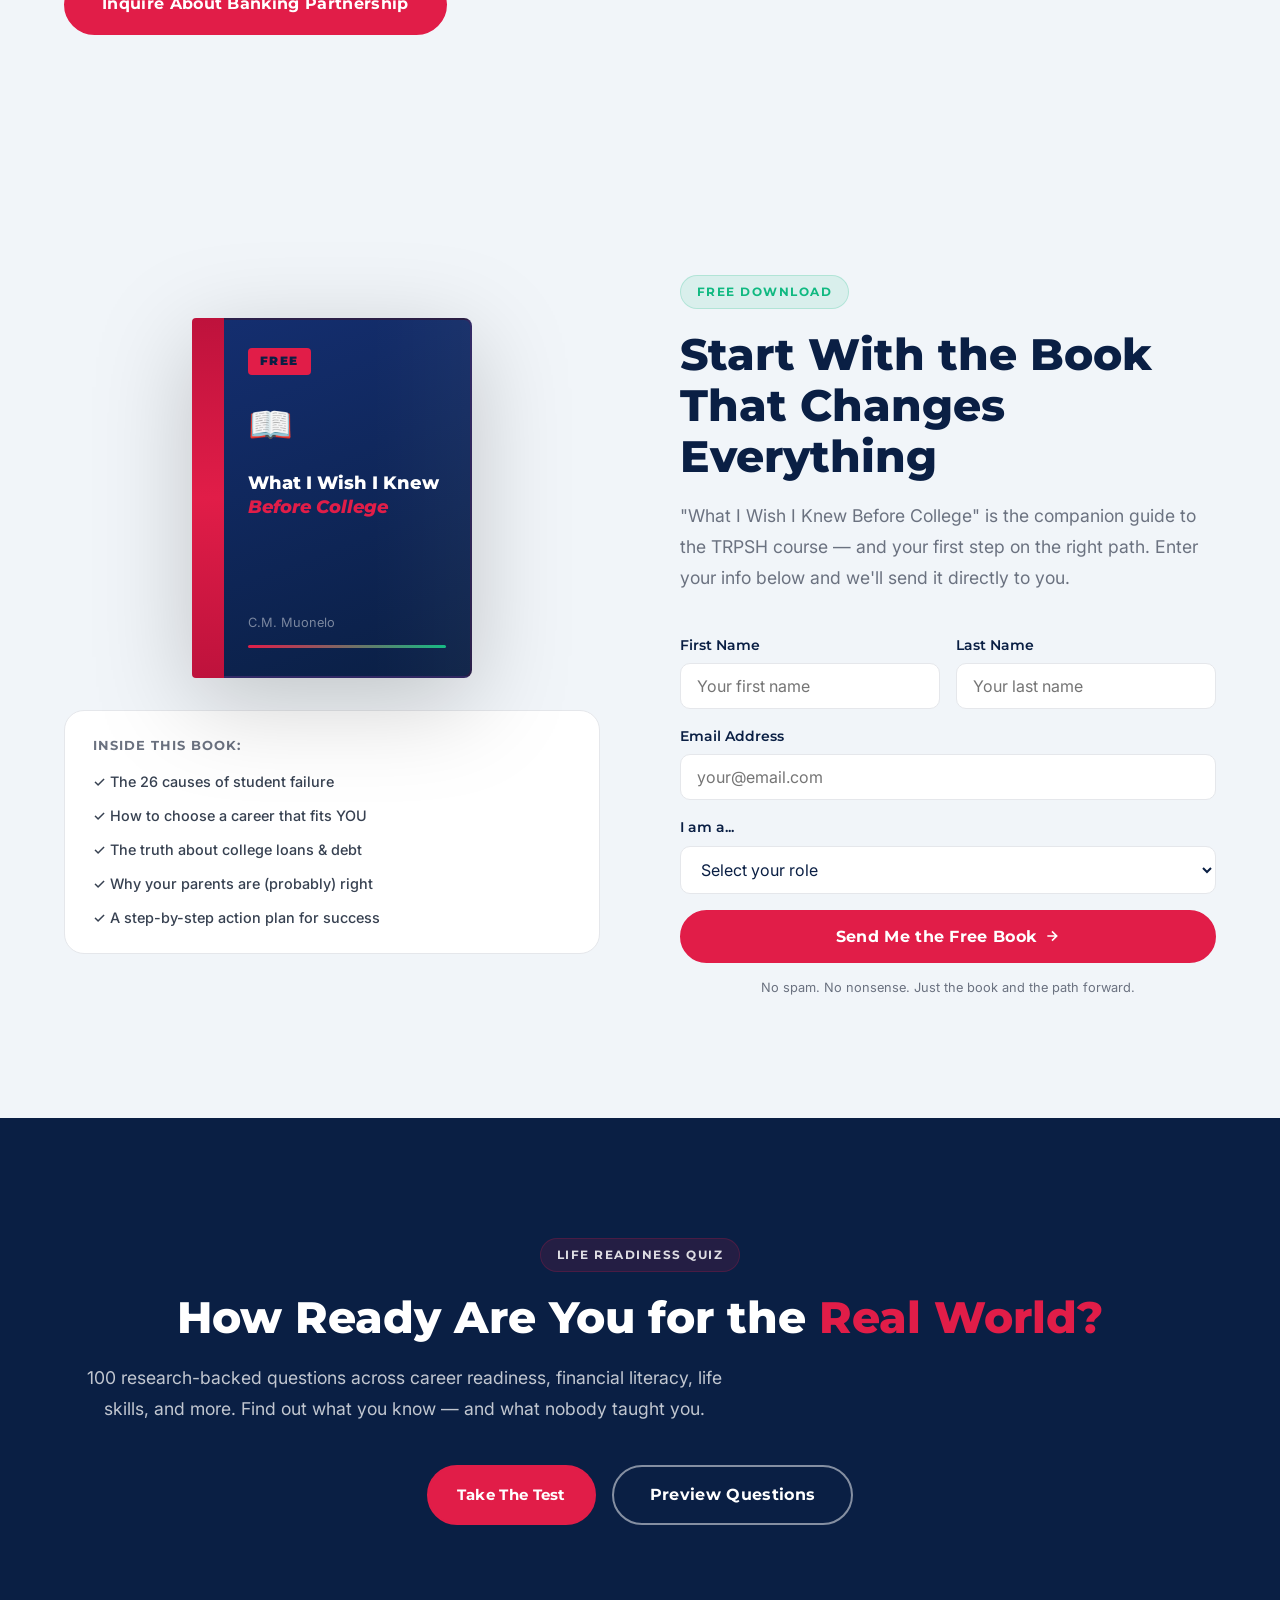
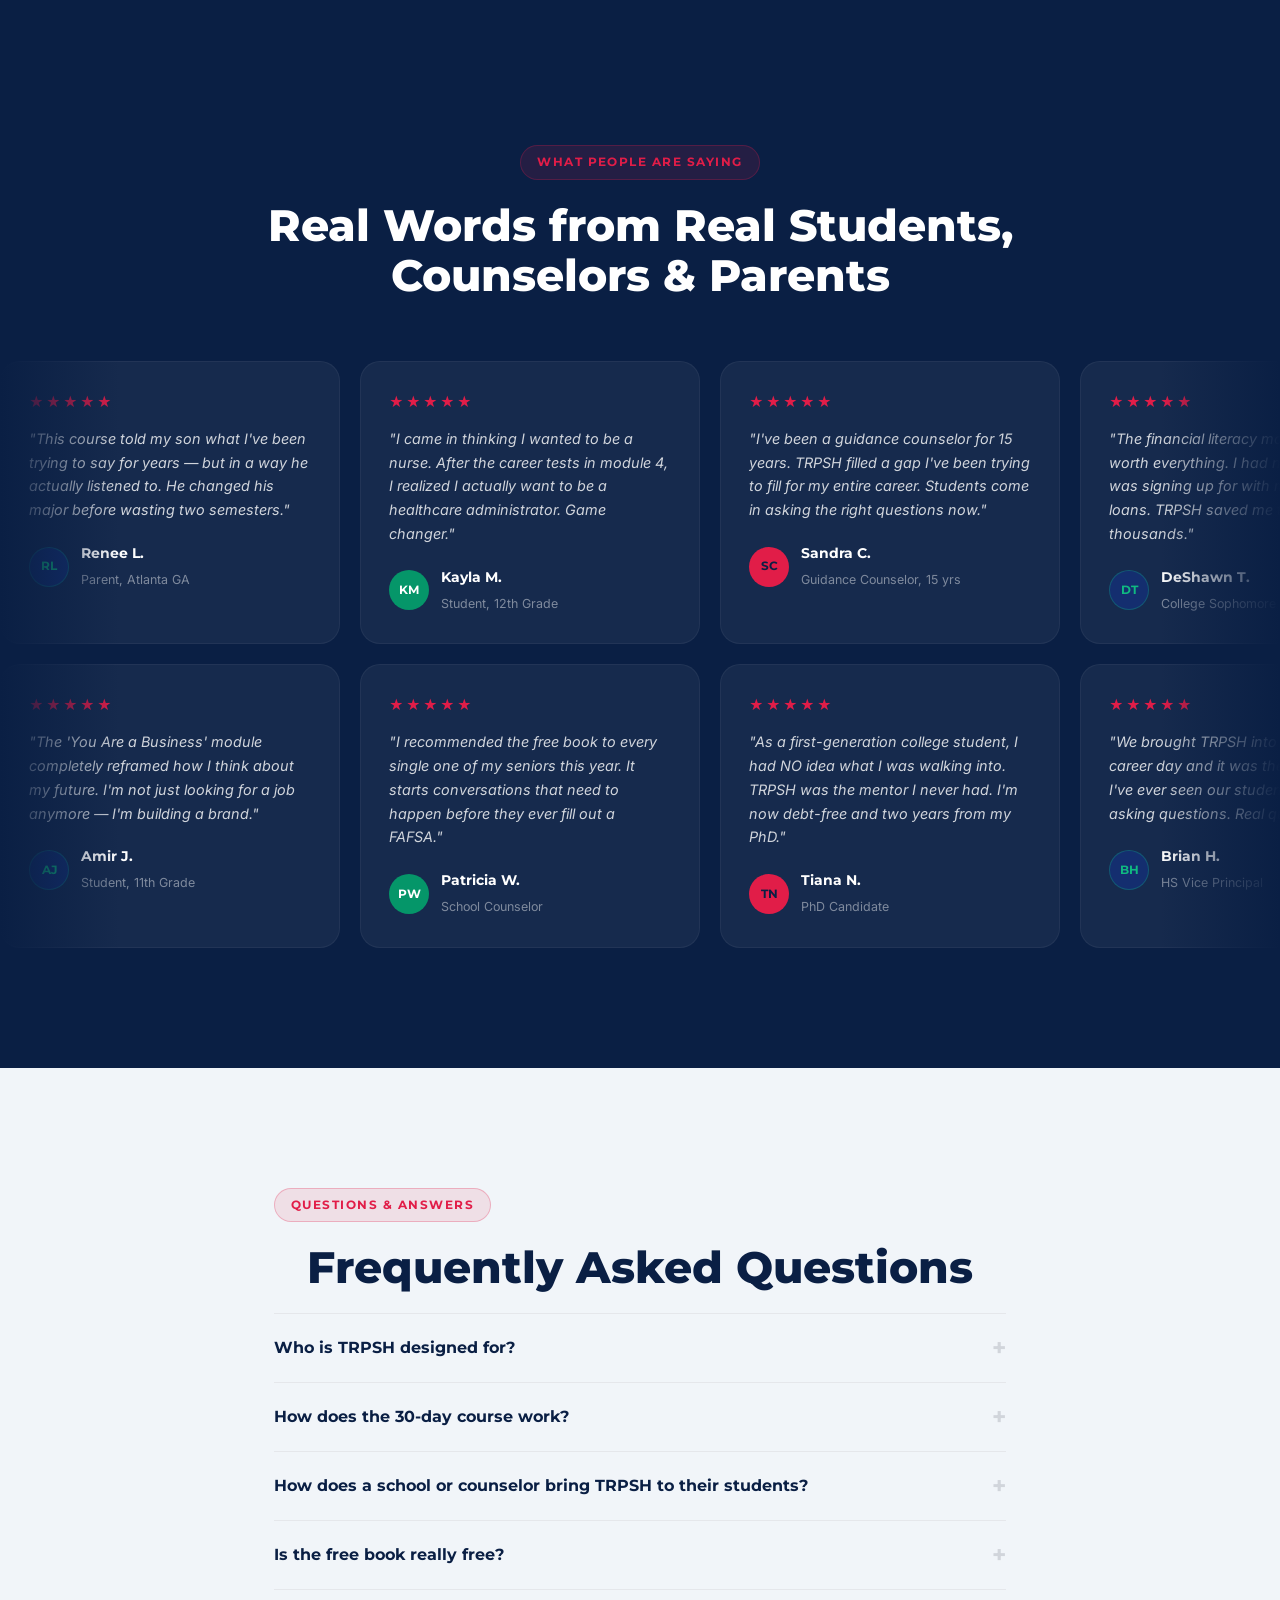
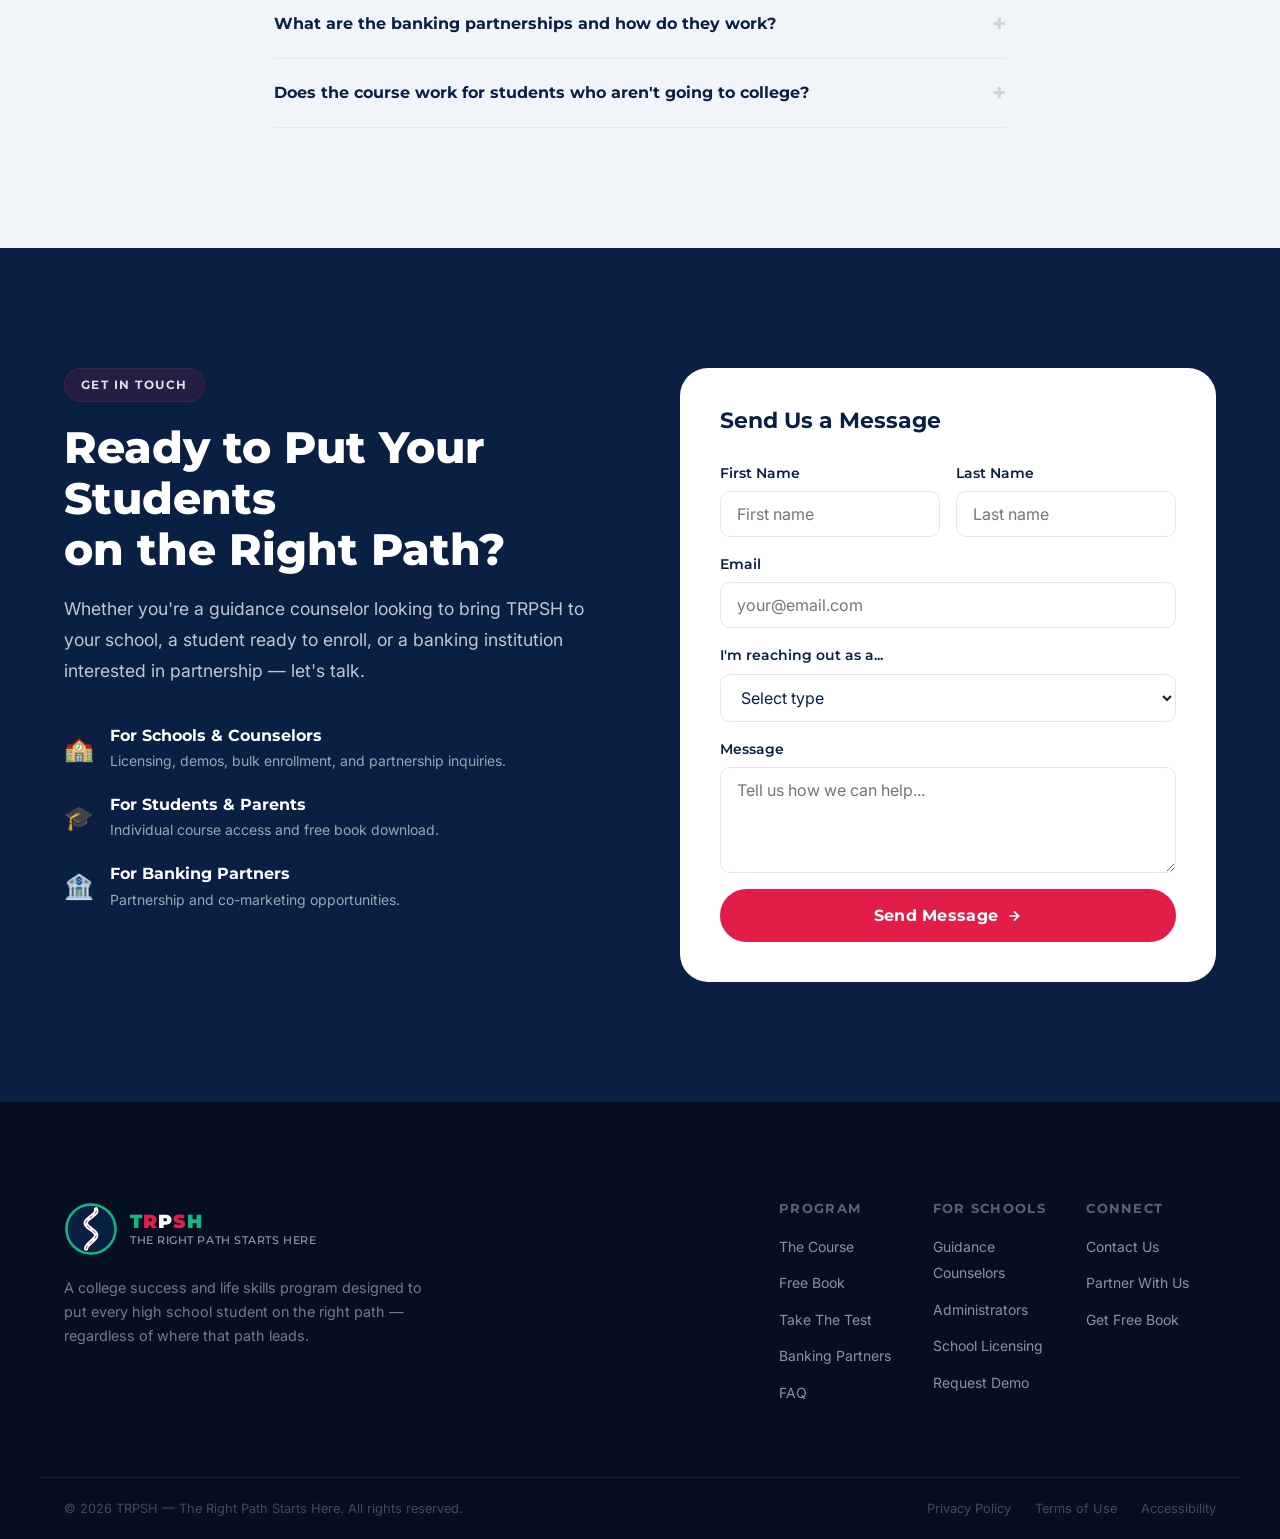
==== commit 9018ca2b: "feat: replace compass logo with winding road SVG across all pages - Update inline nav and footer log" ====
--- a/index.html
+++ b/index.html
@@ -21,11 +21,10 @@
     <div class="container nav__inner">
       <a href="#home" class="nav__logo">
         <svg class="logo-icon" viewBox="0 0 44 44" fill="none" xmlns="http://www.w3.org/2000/svg" aria-hidden="true">
+          <circle cx="22" cy="22" r="21" fill="#0A1F44"/>
           <circle cx="22" cy="22" r="20" stroke="#10B981" stroke-width="2"/>
-          <polygon points="22,4 26,20 22,24 18,20" fill="#E11D48"/>
-          <polygon points="22,40 26,24 22,20 18,24" fill="rgba(16,185,129,0.4)"/>
-          <circle cx="22" cy="22" r="3" fill="#FFFFFF"/>
-          <line x1="8" y1="22" x2="36" y2="22" stroke="#10B981" stroke-width="1" stroke-dasharray="3 3" opacity="0.5"/>
+          <path d="M18 38 C18 34, 28 30, 26 26 C24 22, 16 20, 18 16 C20 12, 28 10, 26 6" stroke="#FFFFFF" stroke-width="3.5" stroke-linecap="round" fill="none"/>
+          <path d="M18 38 C18 34, 28 30, 26 26 C24 22, 16 20, 18 16 C20 12, 28 10, 26 6" stroke="#E11D48" stroke-width="0.8" stroke-linecap="round" stroke-dasharray="2.5 3" fill="none"/>
         </svg>
         <div class="logo-text">
           <span class="logo-wordmark"><span class="lc-t">T</span><span class="lc-r">R</span><span class="lc-p">P</span><span class="lc-s">S</span><span class="lc-h">H</span></span>
@@ -884,11 +883,10 @@
       <div class="footer__brand">
         <a href="#home" class="nav__logo nav__logo--footer">
           <svg class="logo-icon" viewBox="0 0 44 44" fill="none" xmlns="http://www.w3.org/2000/svg" aria-hidden="true">
+            <circle cx="22" cy="22" r="21" fill="#0A1F44"/>
             <circle cx="22" cy="22" r="20" stroke="#10B981" stroke-width="2"/>
-            <polygon points="22,4 26,20 22,24 18,20" fill="#E11D48"/>
-            <polygon points="22,40 26,24 22,20 18,24" fill="rgba(16,185,129,0.4)"/>
-            <circle cx="22" cy="22" r="3" fill="#FFFFFF"/>
-            <line x1="8" y1="22" x2="36" y2="22" stroke="#10B981" stroke-width="1" stroke-dasharray="3 3" opacity="0.5"/>
+            <path d="M18 38 C18 34, 28 30, 26 26 C24 22, 16 20, 18 16 C20 12, 28 10, 26 6" stroke="#FFFFFF" stroke-width="3.5" stroke-linecap="round" fill="none"/>
+            <path d="M18 38 C18 34, 28 30, 26 26 C24 22, 16 20, 18 16 C20 12, 28 10, 26 6" stroke="#E11D48" stroke-width="0.8" stroke-linecap="round" stroke-dasharray="2.5 3" fill="none"/>
           </svg>
           <div class="logo-text">
             <span class="logo-wordmark"><span class="lc-t">T</span><span class="lc-r">R</span><span class="lc-p">P</span><span class="lc-s">S</span><span class="lc-h">H</span></span>
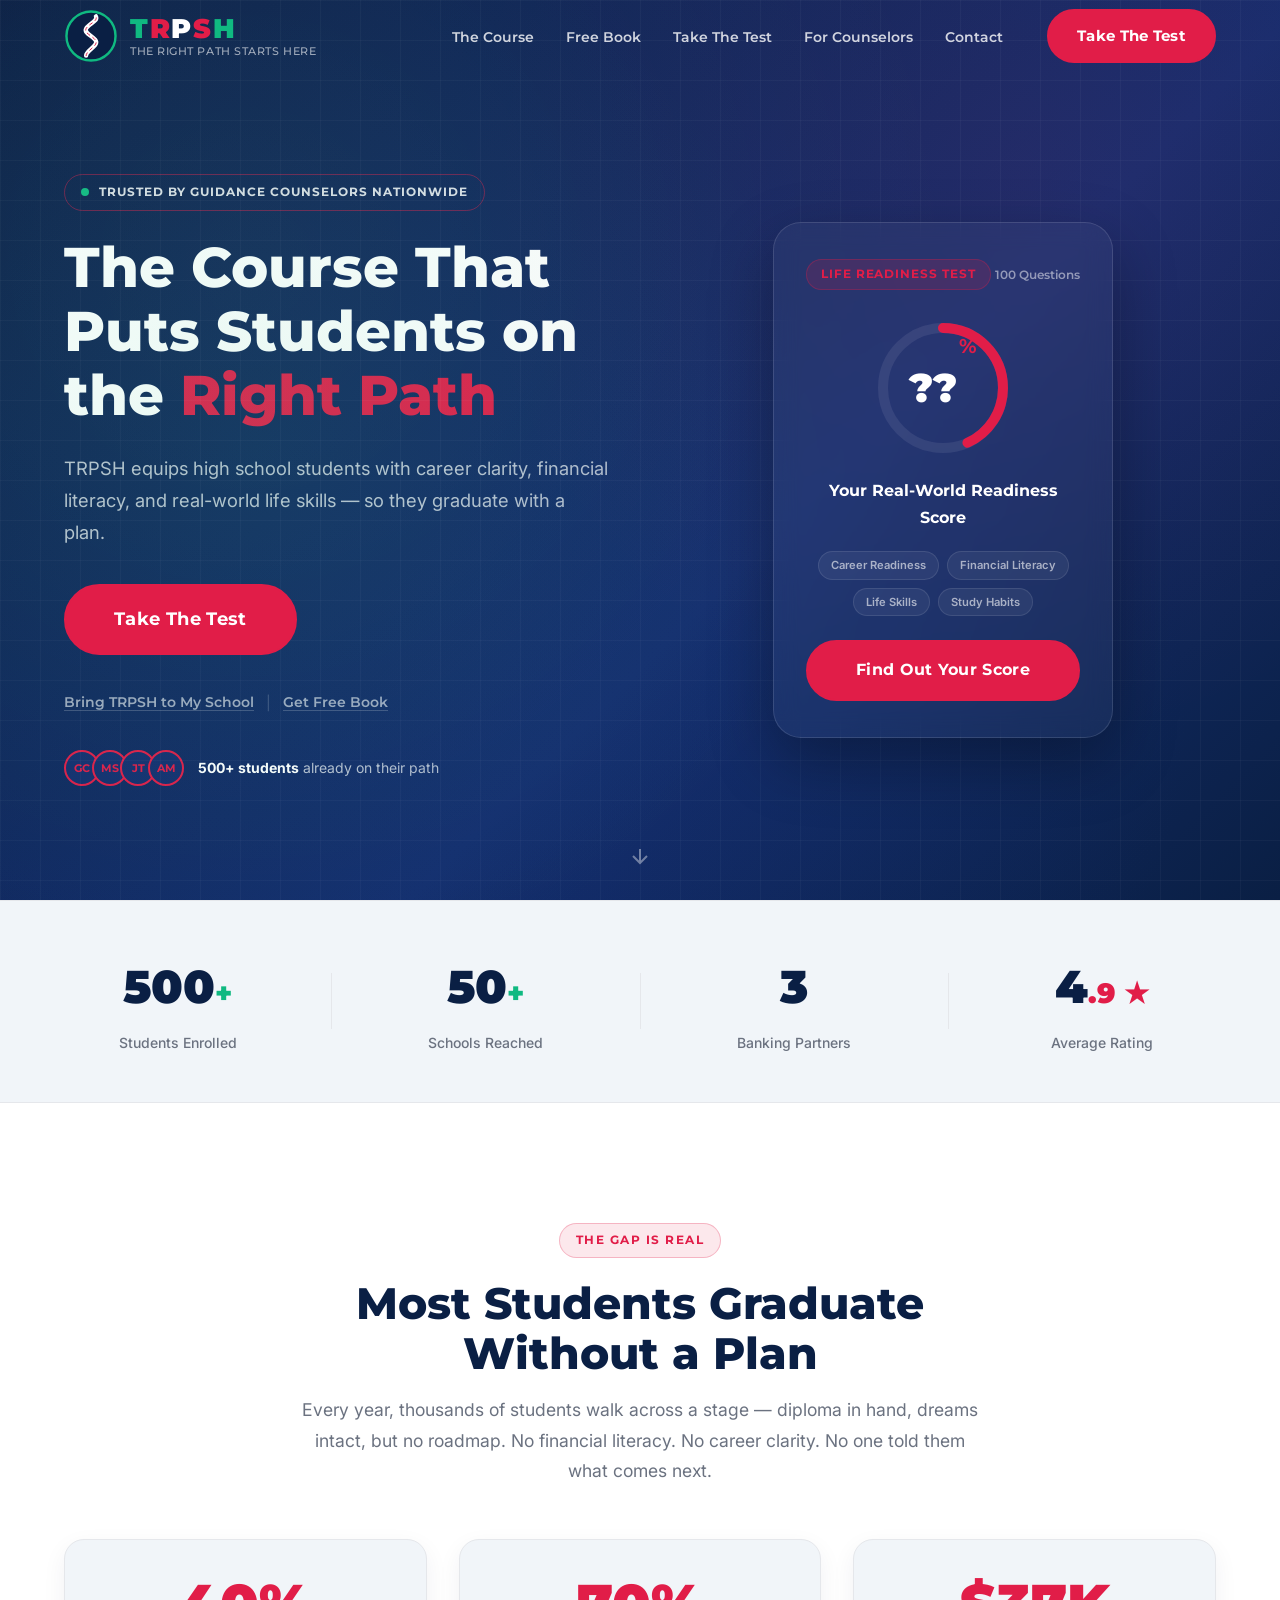
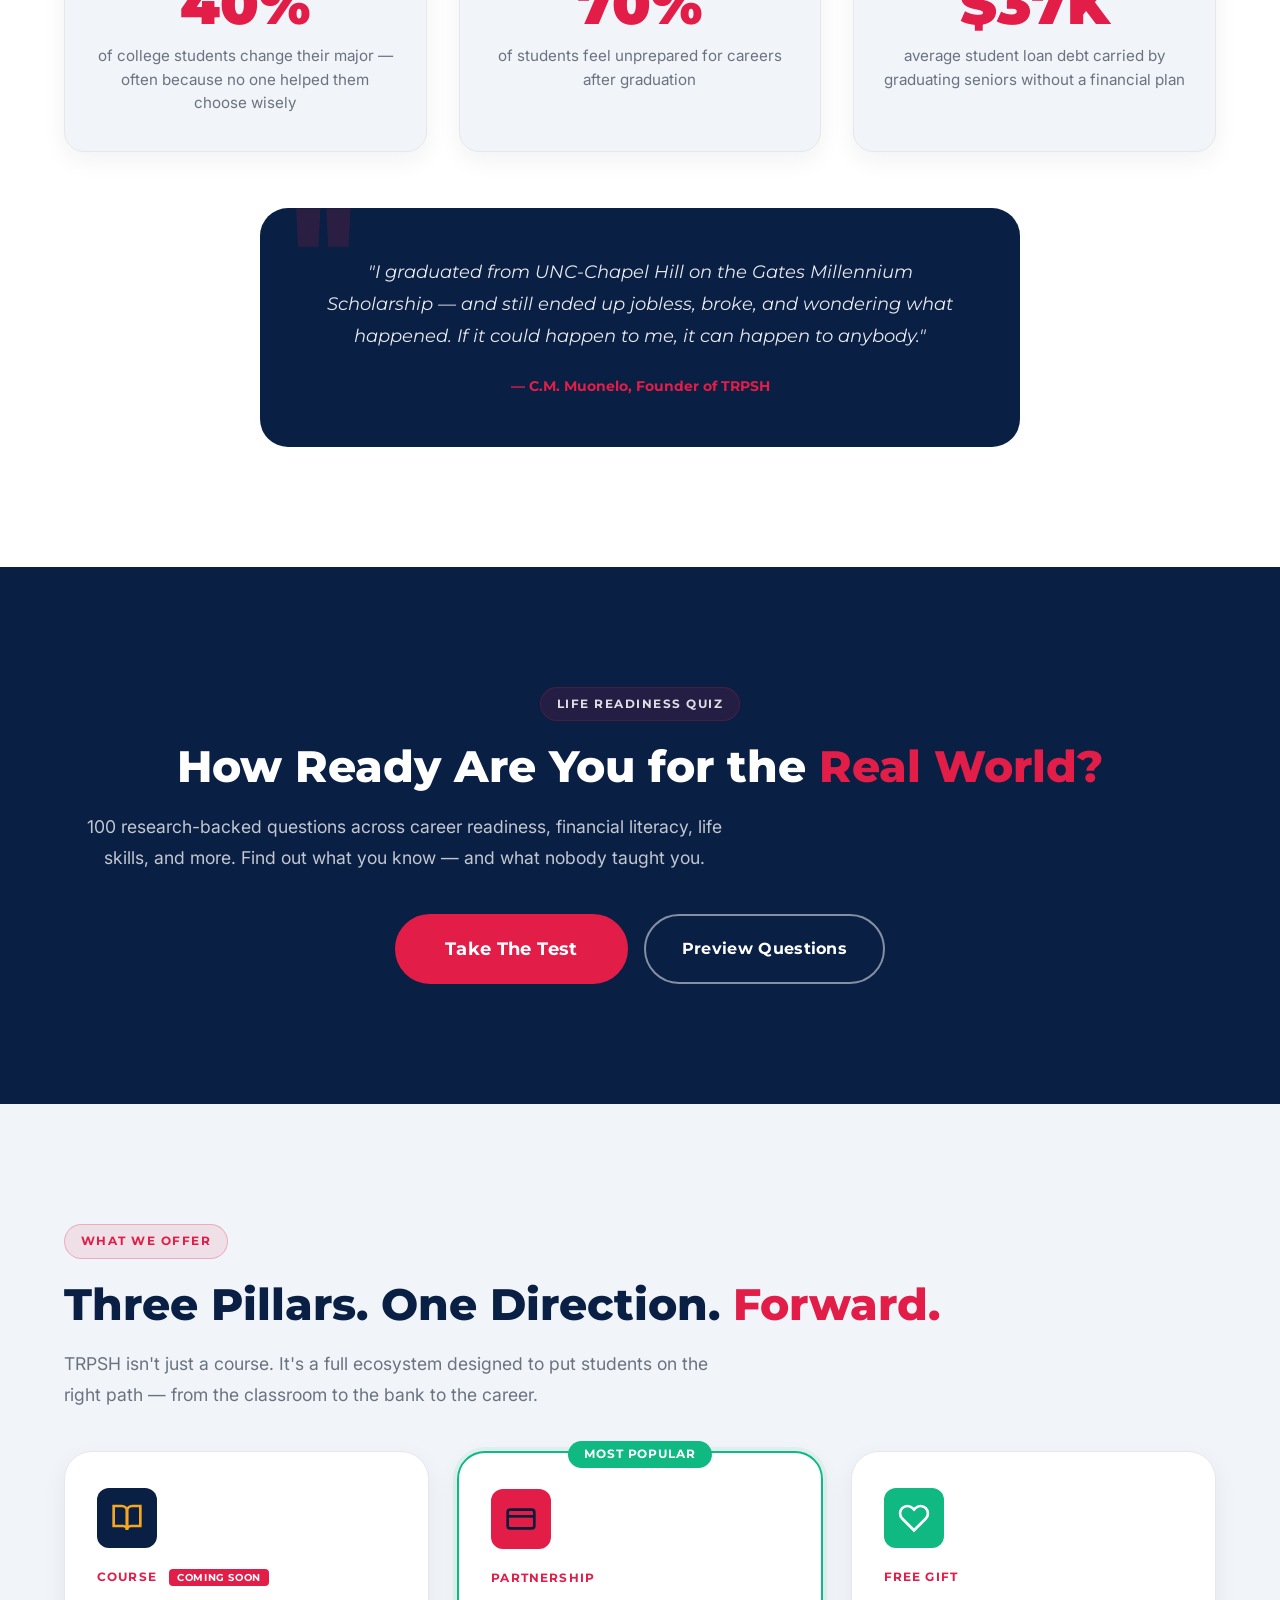
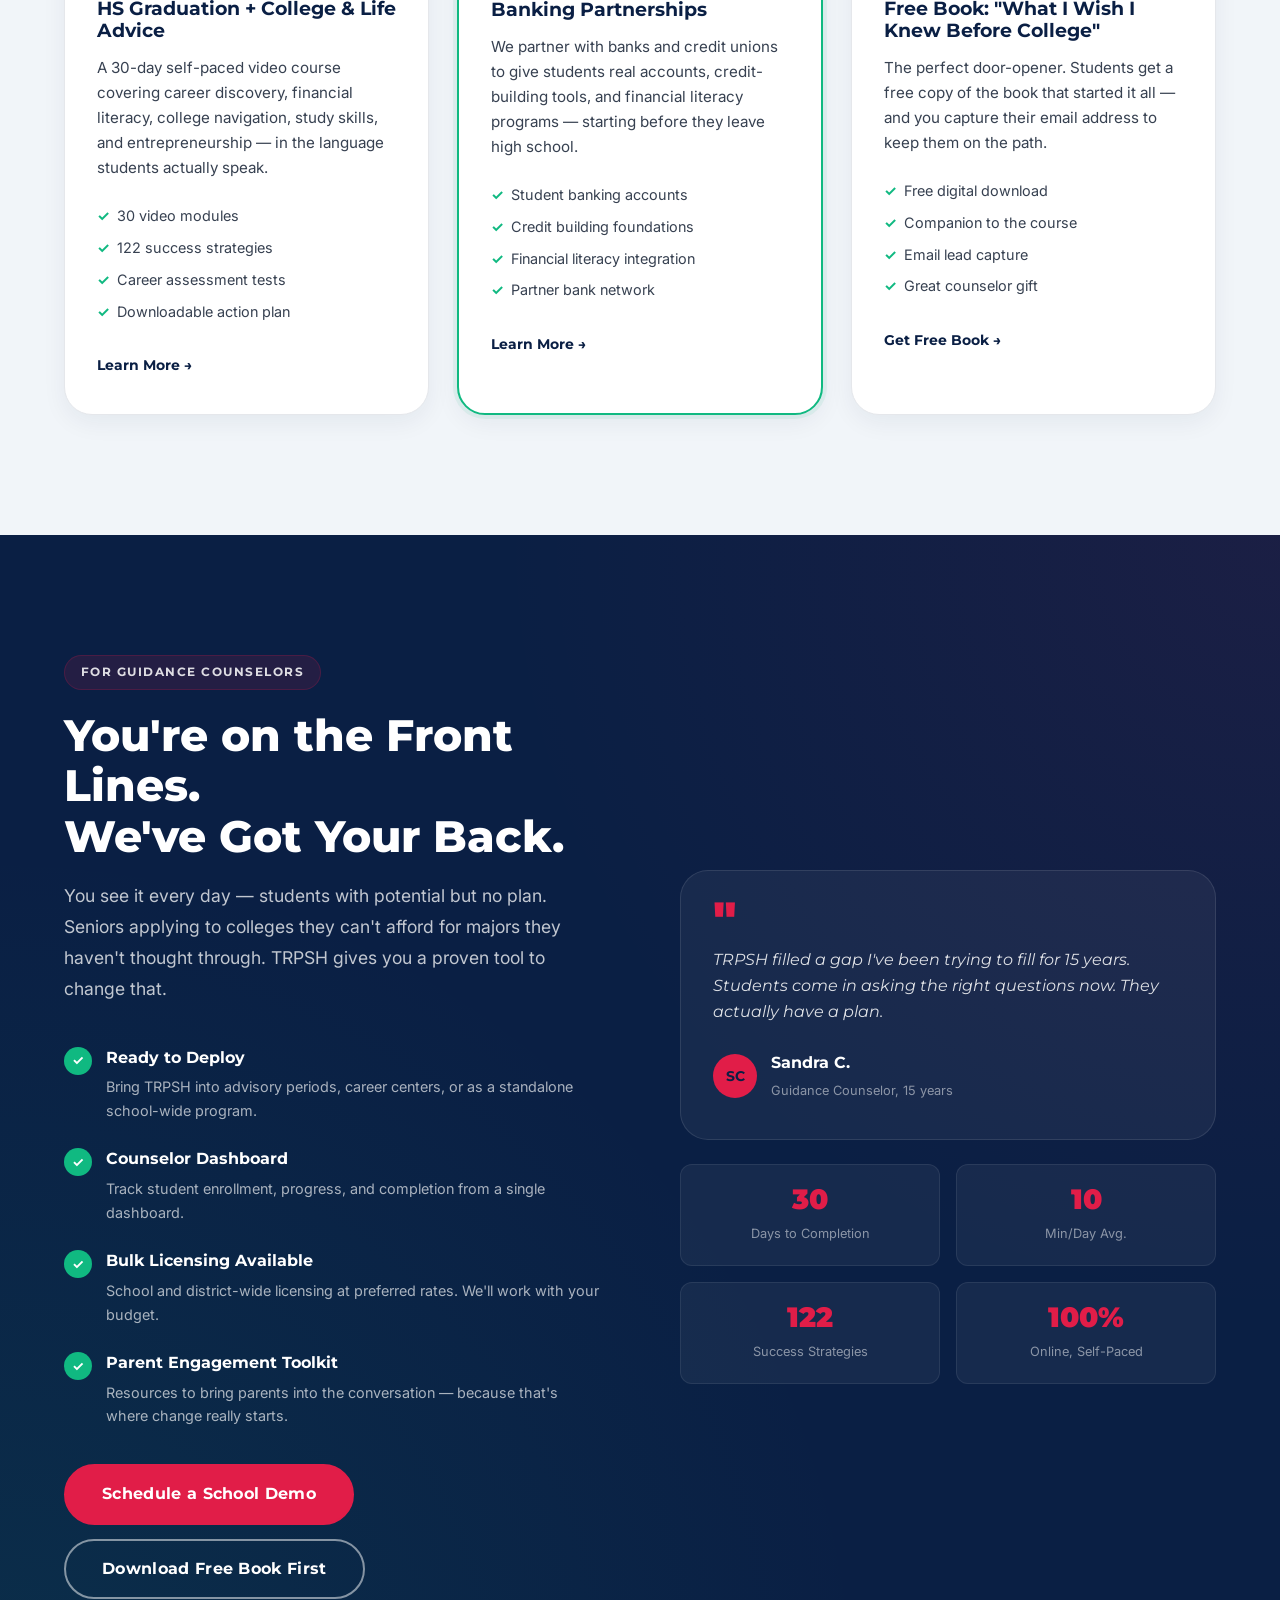
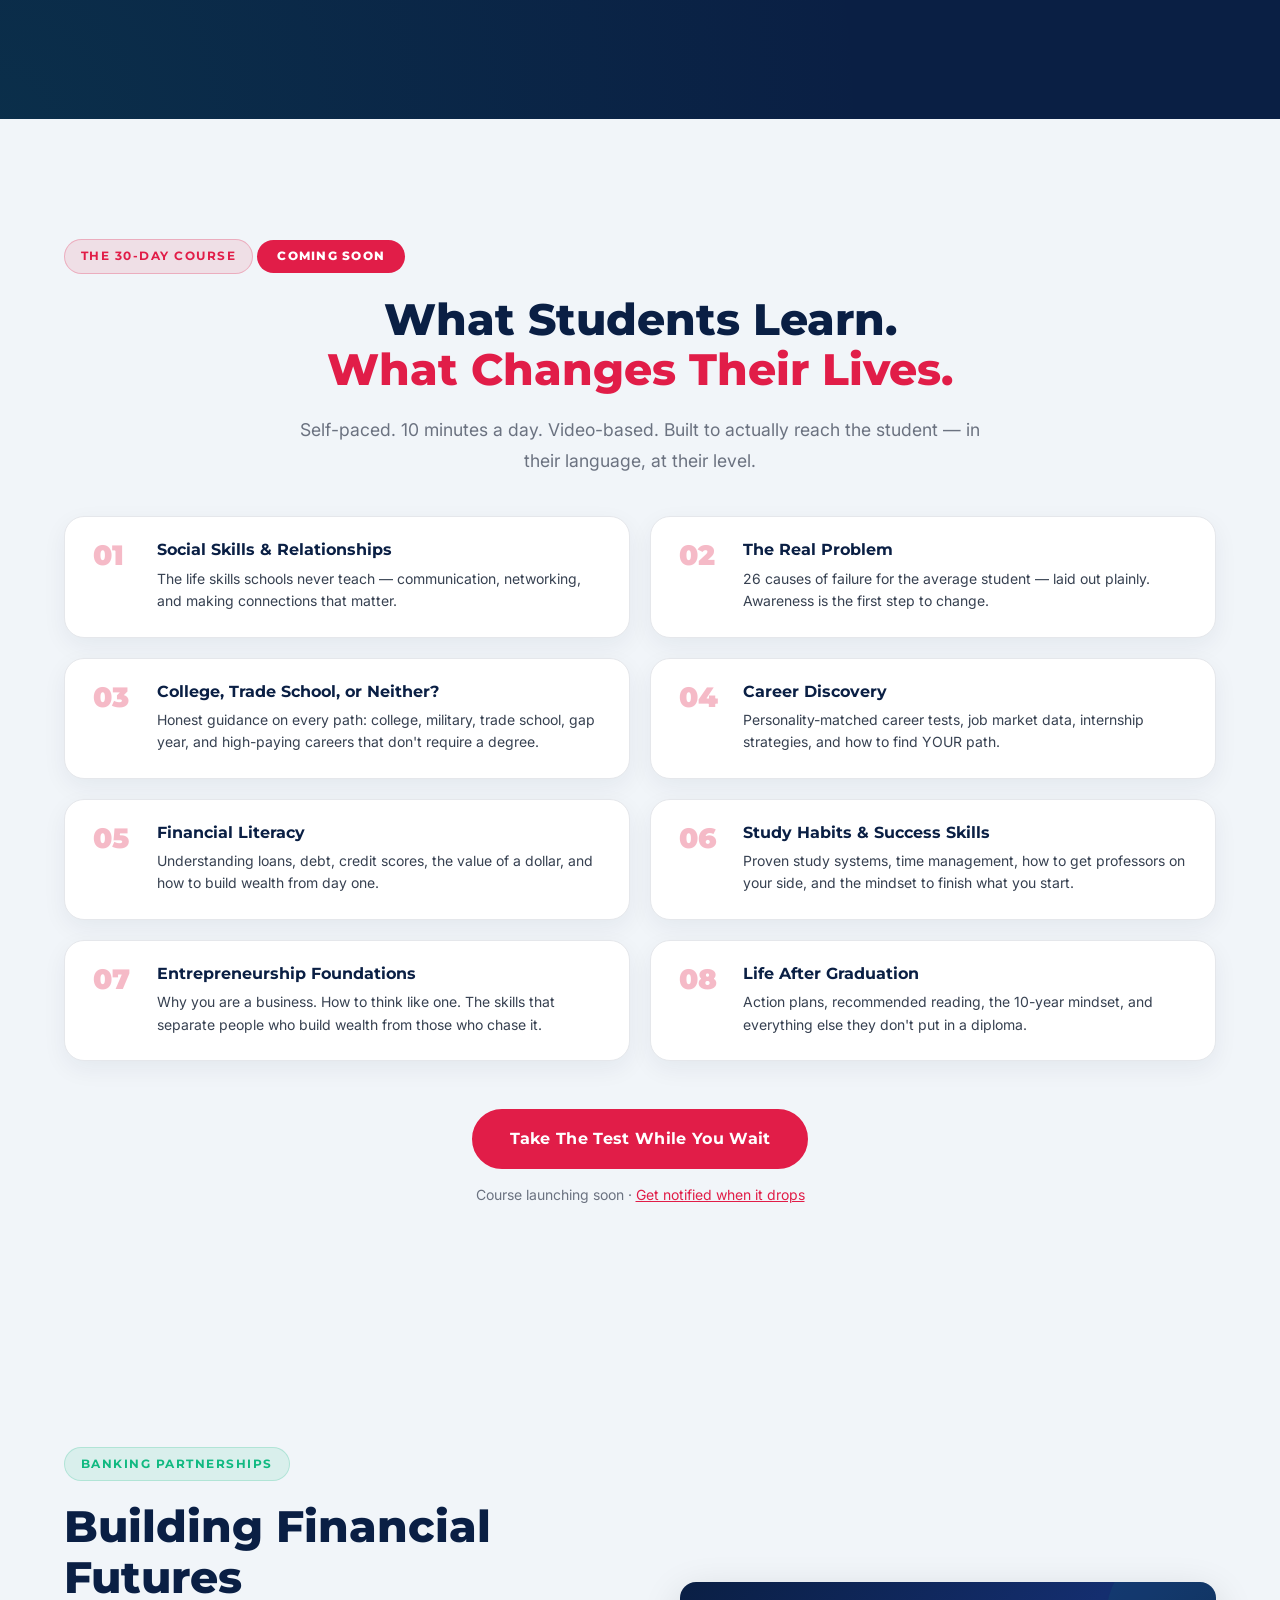
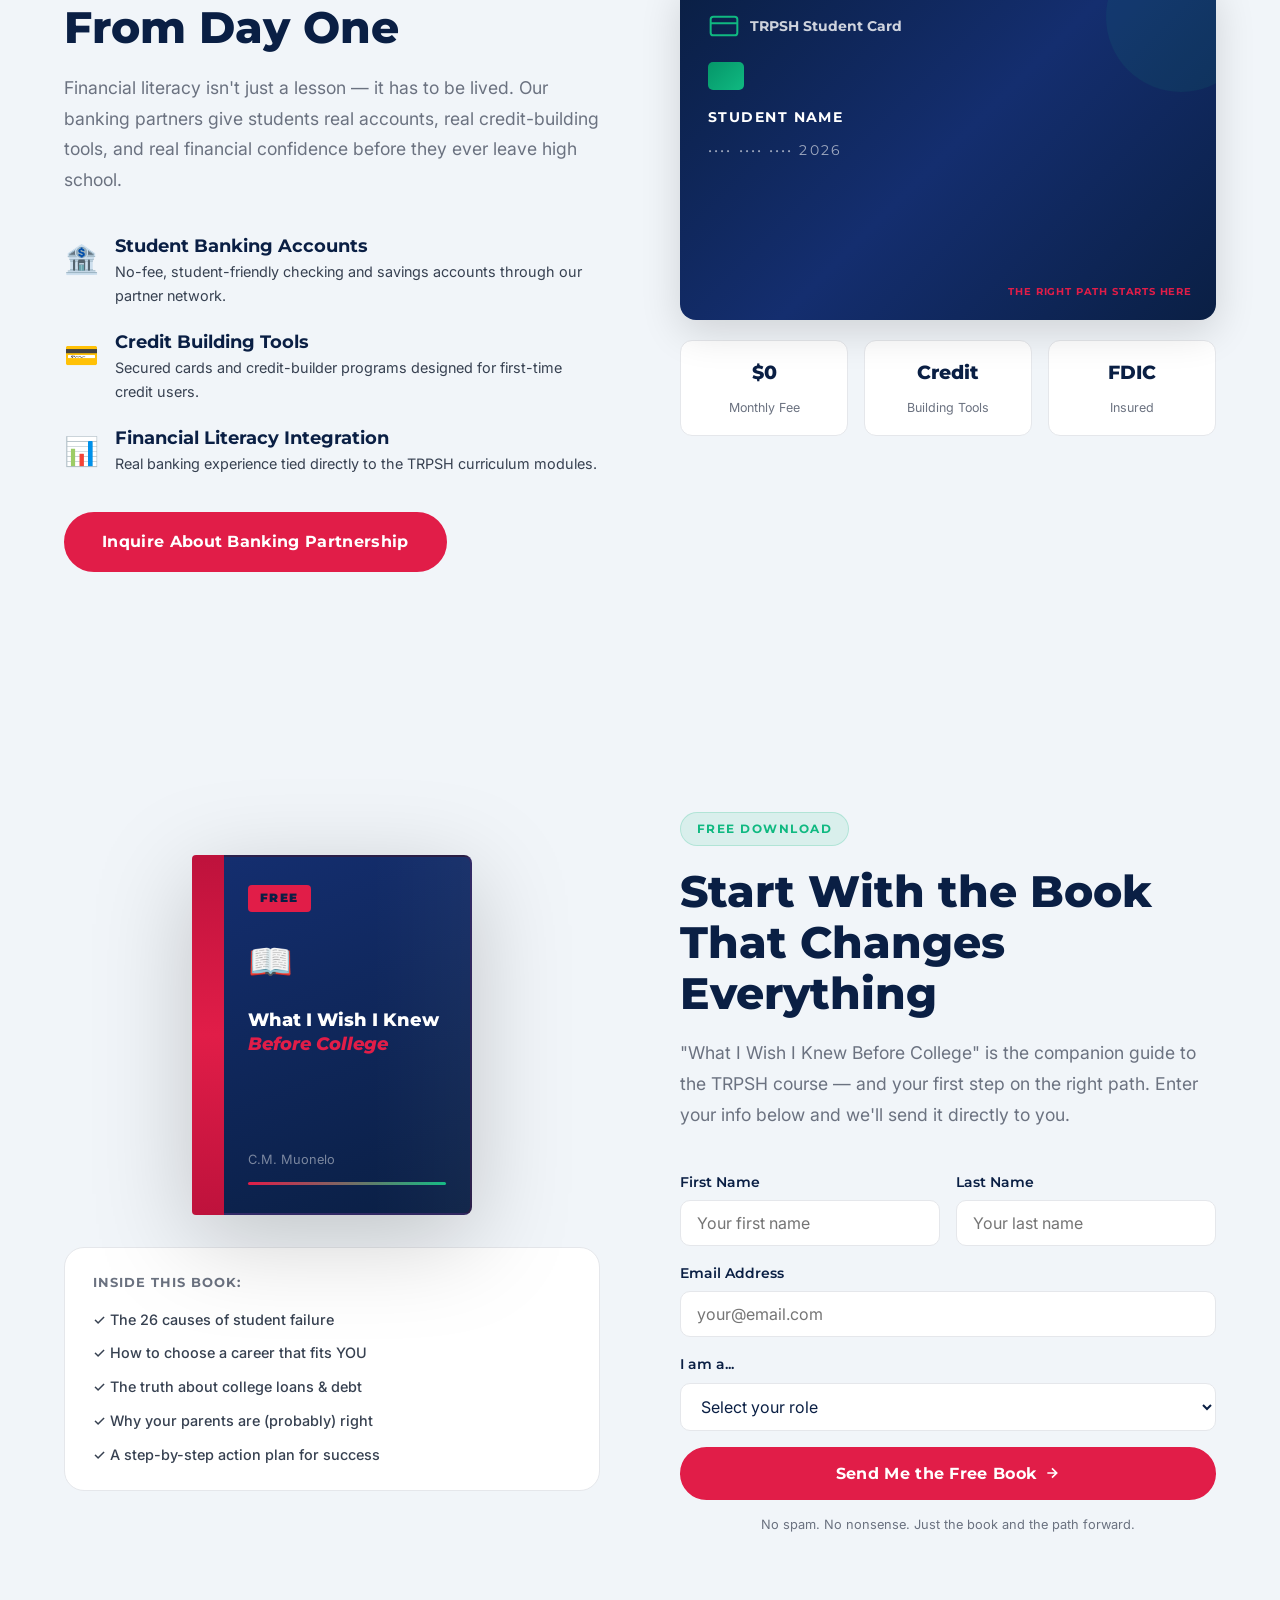
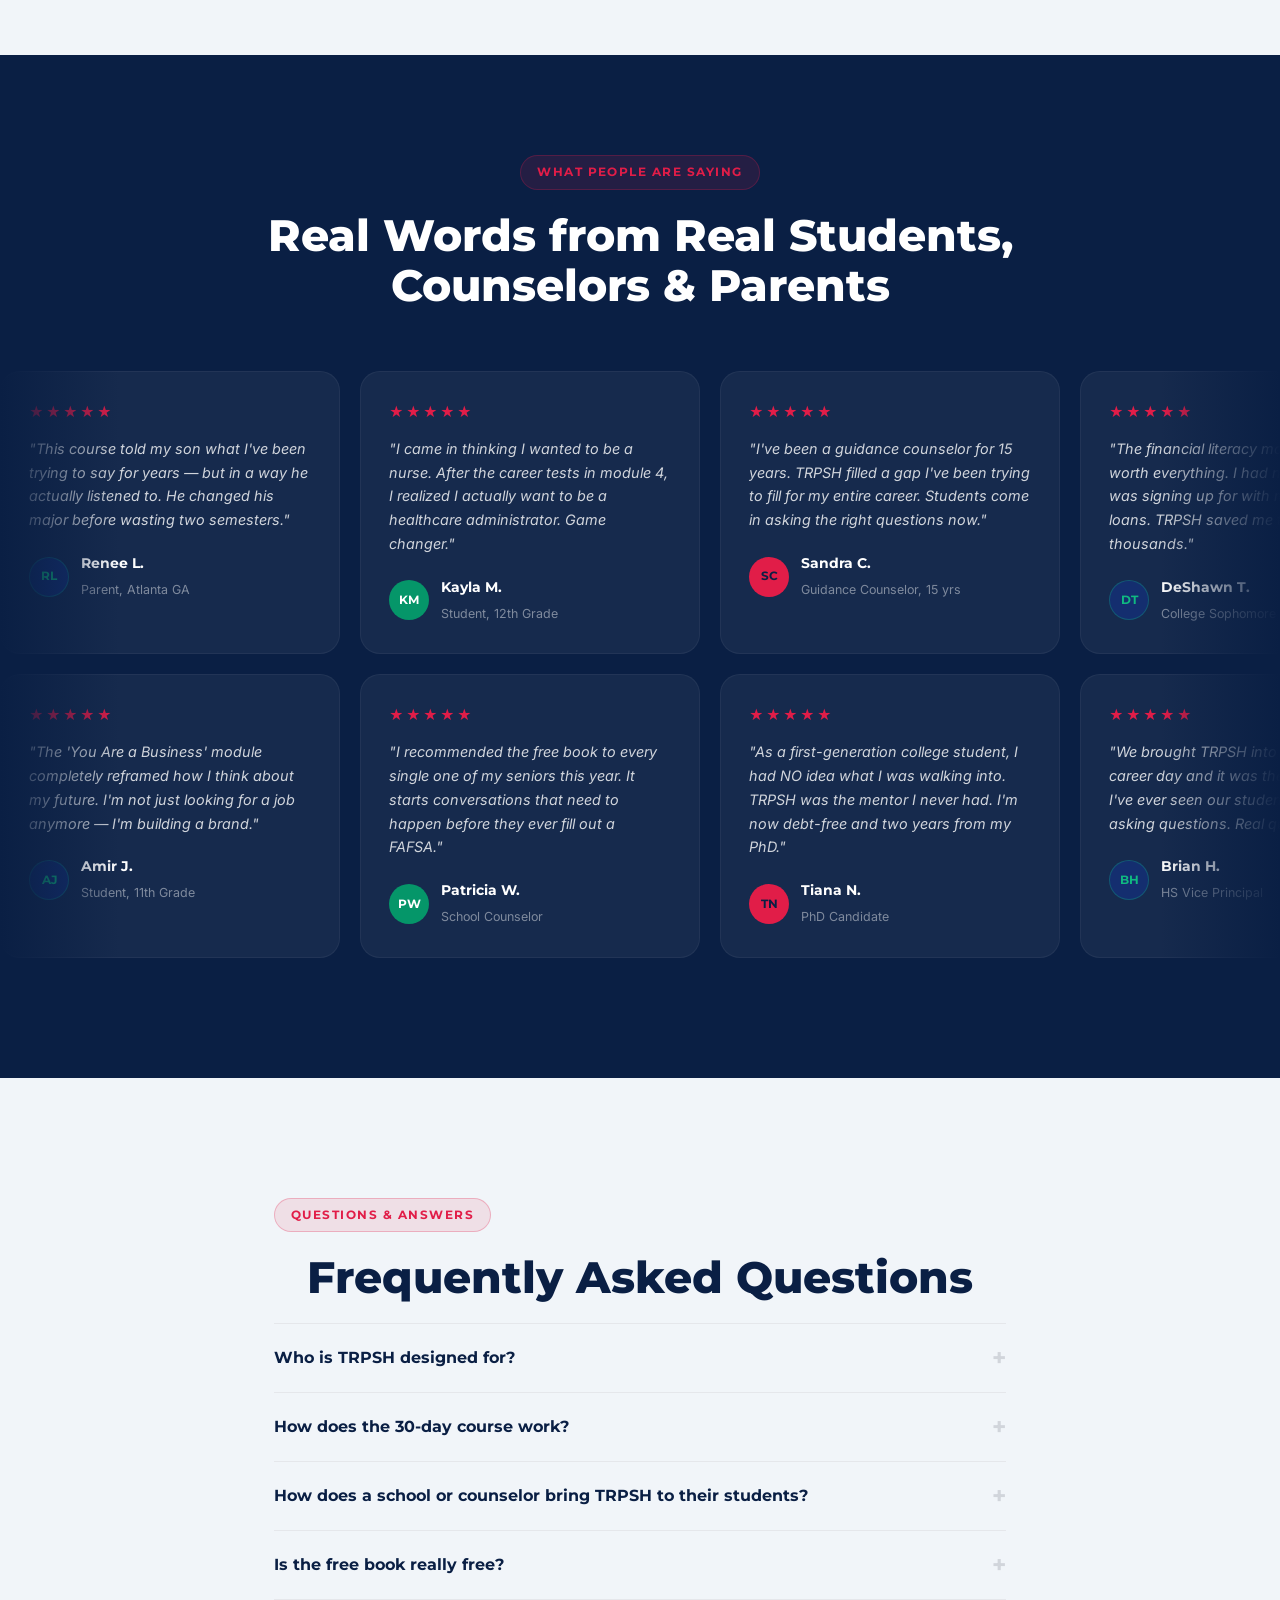
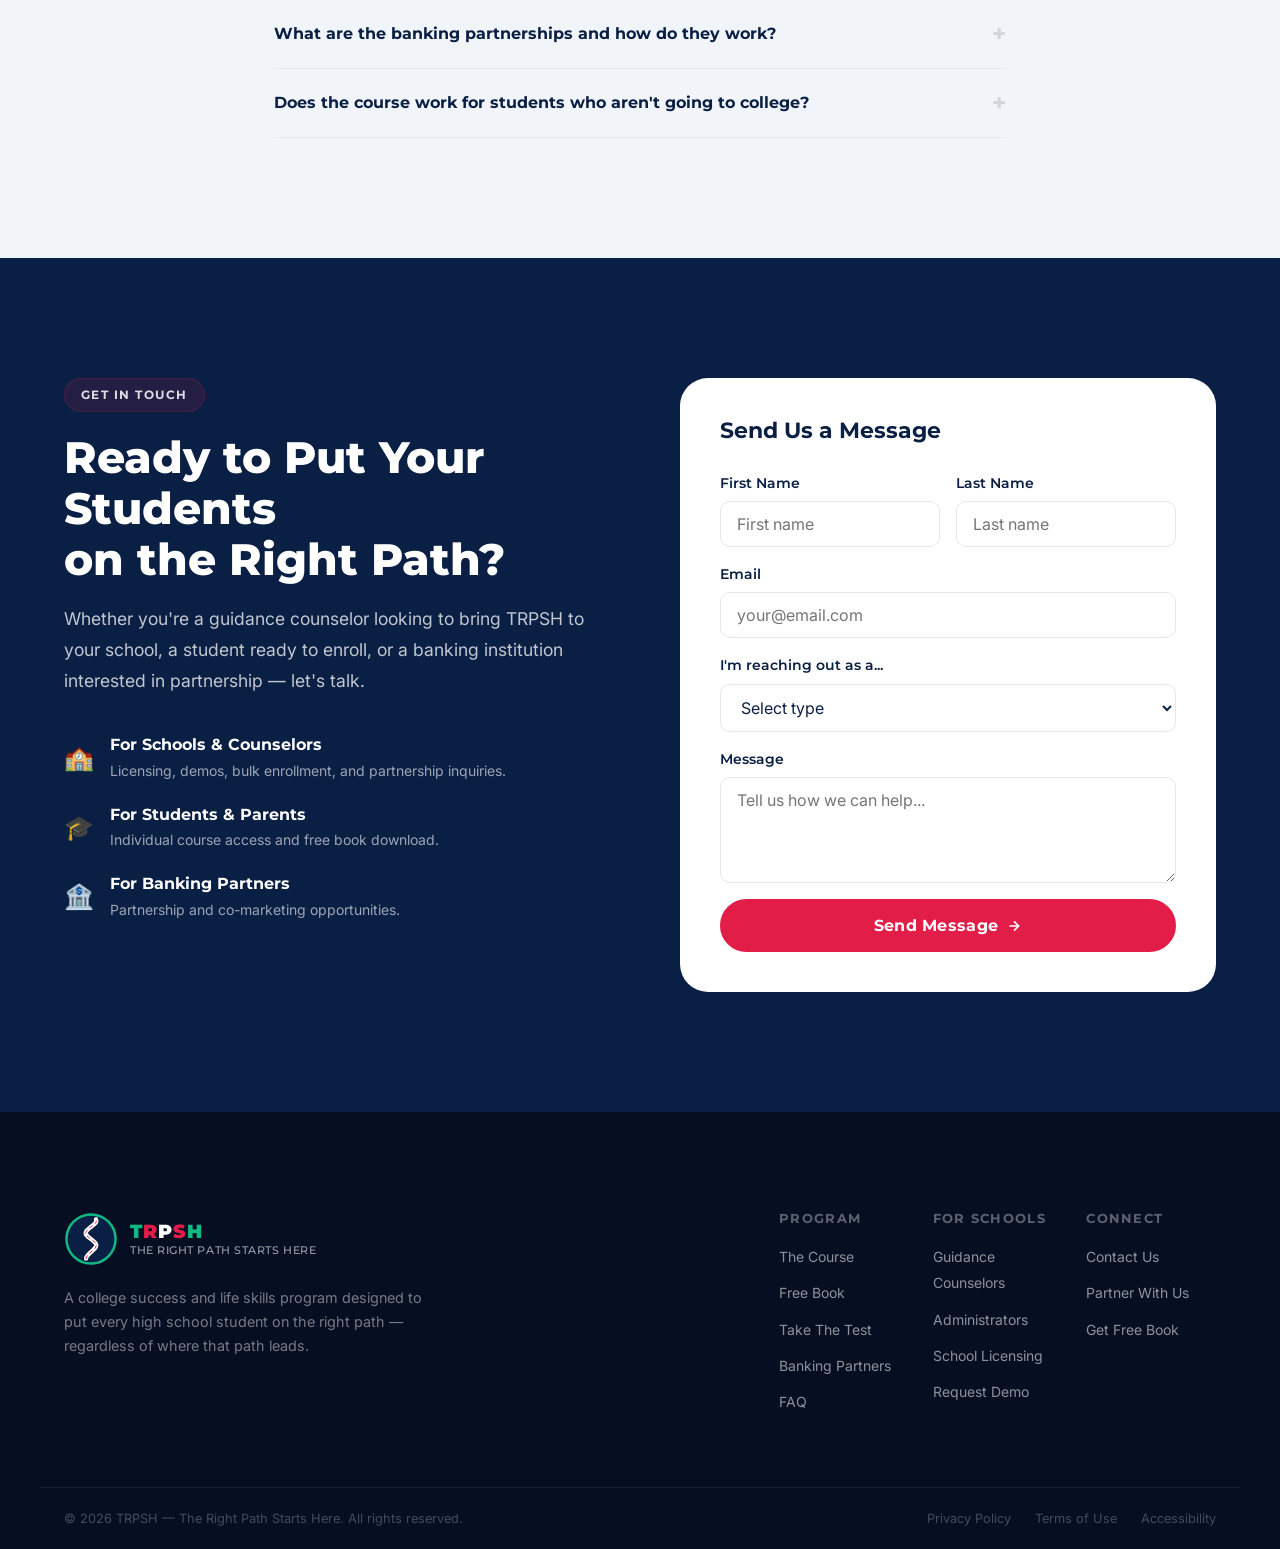
==== commit 24bff731: "feat: make Take The Test the focal CTA across entire site - Hero: single primary CTA with pulsing gl" ====
--- a/index.html
+++ b/index.html
@@ -38,7 +38,7 @@
         <li><a href="#counselors" class="nav__link">For Counselors</a></li>
         <li><a href="#contact" class="nav__link">Contact</a></li>
       </ul>
-      <a href="quiz-landing.html#buy" class="btn btn--gold nav__cta">Get The Test</a>
+      <a href="quiz-landing.html" class="btn btn--gold nav__cta">Take The Test</a>
       <button class="nav__hamburger" id="hamburger" aria-label="Open navigation menu">
         <span></span><span></span><span></span>
       </button>
@@ -59,12 +59,12 @@
         <h1 class="hero__title">The Course That Puts Students on the <span class="text-gold">Right Path</span></h1>
         <p class="hero__sub">TRPSH equips high school students with career clarity, financial literacy, and real-world life skills — so they graduate with a plan.</p>
         <div class="hero__ctas">
-          <a href="quiz-landing.html" class="btn btn--gold btn--lg">Take The Test</a>
-          <a href="#counselors" class="btn btn--outline-white btn--lg">Bring TRPSH to My School</a>
-          <a href="#book" class="btn btn--outline-white btn--lg">
-            <svg width="16" height="16" viewBox="0 0 24 24" fill="none" stroke="currentColor" stroke-width="2" aria-hidden="true"><path d="M12 2l3.09 6.26L22 9.27l-5 4.87 1.18 6.88L12 17.77l-6.18 3.25L7 14.14 2 9.27l6.91-1.01L12 2z"/></svg>
-            Get Free Book
-          </a>
+          <a href="quiz-landing.html" class="btn btn--gold btn--xl hero__cta-primary">Take The Test</a>
+        </div>
+        <div class="hero__secondary-links">
+          <a href="#counselors" class="hero__text-link">Bring TRPSH to My School</a>
+          <span class="hero__link-divider">|</span>
+          <a href="#book" class="hero__text-link">Get Free Book</a>
         </div>
         <div class="hero__social-proof">
           <div class="avatars">
@@ -77,27 +77,29 @@
         </div>
       </div>
       <div class="hero__visual" data-animate>
-        <div class="hero__card-stack">
-          <div class="hero__book">
-            <div class="book__spine"></div>
-            <div class="book__front">
-              <div class="book__tag">FREE</div>
-              <div class="book__icon">📖</div>
-              <p class="book__title">"What I Wish I Knew Before College"</p>
-              <p class="book__author">C.M. Muonelo</p>
-            </div>
-          </div>
-          <div class="hero__course-pill">
-            <div class="course-pill__icon">▶</div>
-            <div class="course-pill__text">
-              <strong>30-Day Video Course</strong>
-              <span>122 Success Strategies Inside</span>
-            </div>
-          </div>
-          <div class="hero__stat-pill">
-            <span class="stat-pill__num">4.9★</span>
-            <span class="stat-pill__label">Average Rating</span>
-          </div>
+        <div class="hero__quiz-preview">
+          <div class="quiz-preview__header">
+            <span class="quiz-preview__badge">Life Readiness Test</span>
+            <span class="quiz-preview__count">100 Questions</span>
+          </div>
+          <div class="quiz-preview__score-ring">
+            <svg viewBox="0 0 140 140" class="score-ring__svg">
+              <circle cx="70" cy="70" r="60" fill="none" stroke="rgba(255,255,255,0.08)" stroke-width="10"/>
+              <circle cx="70" cy="70" r="60" fill="none" stroke="var(--gold)" stroke-width="10" stroke-linecap="round" stroke-dasharray="283" stroke-dashoffset="283" class="score-ring__progress"/>
+            </svg>
+            <div class="score-ring__label">
+              <span class="score-ring__num">??</span>
+              <span class="score-ring__pct">%</span>
+            </div>
+          </div>
+          <p class="quiz-preview__question">Your Real-World Readiness Score</p>
+          <div class="quiz-preview__categories">
+            <span class="qp-cat">Career Readiness</span>
+            <span class="qp-cat">Financial Literacy</span>
+            <span class="qp-cat">Life Skills</span>
+            <span class="qp-cat">Study Habits</span>
+          </div>
+          <a href="quiz-landing.html" class="btn btn--gold btn--lg quiz-preview__cta">Find Out Your Score</a>
         </div>
       </div>
     </div>
@@ -163,6 +165,21 @@
   </section>
 
   <!-- ═══════════════════════════════════════════════
+       TAKE THE TEST CTA (moved up — right after the emotional hook)
+  ═══════════════════════════════════════════════ -->
+  <section class="quiz-cta section" id="quiz" style="background: var(--navy); text-align: center;">
+    <div class="container" data-animate>
+      <div class="section-label section-label--light">Life Readiness Quiz</div>
+      <h2 class="section-title section-title--white">How Ready Are You for the <span class="text-gold">Real World?</span></h2>
+      <p class="section-sub section-sub--light section-sub--center">100 research-backed questions across career readiness, financial literacy, life skills, and more. Find out what you know — and what nobody taught you.</p>
+      <div style="display: flex; gap: 16px; justify-content: center; flex-wrap: wrap; margin-top: 40px;">
+        <a href="quiz-landing.html" class="btn btn--gold btn--xl">Take The Test</a>
+        <a href="quiz-landing.html#preview" class="btn btn--outline-white btn--lg">Preview Questions</a>
+      </div>
+    </div>
+  </section>
+
+  <!-- ═══════════════════════════════════════════════
        SOLUTIONS (3 PILLARS)
   ═══════════════════════════════════════════════ -->
   <section class="solutions section section--cream" id="solutions">
@@ -175,7 +192,7 @@
           <div class="solution-card__icon" style="background: var(--navy);">
             <svg width="32" height="32" viewBox="0 0 24 24" fill="none" stroke="#F5A623" stroke-width="2"><path d="M2 3h6a4 4 0 0 1 4 4v14a3 3 0 0 0-3-3H2z"/><path d="M22 3h-6a4 4 0 0 0-4 4v14a3 3 0 0 1 3-3h7z"/></svg>
           </div>
-          <div class="solution-card__tag">Course</div>
+          <div class="solution-card__tag">Course <span class="coming-soon-inline">Coming Soon</span></div>
           <h3>HS Graduation + College & Life Advice</h3>
           <p>A 30-day self-paced video course covering career discovery, financial literacy, college navigation, study skills, and entrepreneurship — in the language students actually speak.</p>
           <ul class="solution-card__list">
@@ -306,6 +323,7 @@
   <section class="course section section--cream" id="course">
     <div class="container">
       <div class="section-label" data-animate>The 30-Day Course</div>
+      <div class="coming-soon-badge" data-animate>Coming Soon</div>
       <h2 class="section-title" data-animate>What Students Learn.<br><span class="text-gold">What Changes Their Lives.</span></h2>
       <p class="section-sub" data-animate>Self-paced. 10 minutes a day. Video-based. Built to actually reach the student — in their language, at their level.</p>
       <div class="course__modules" data-animate>
@@ -367,8 +385,8 @@
         </div>
       </div>
       <div class="course__cta" data-animate>
-        <a href="#contact" class="btn btn--navy btn--lg">Get Course Access for Your School</a>
-        <p class="course__cta-note">Individual enrollment also available · Self-paced · Lifetime access</p>
+        <a href="quiz-landing.html" class="btn btn--gold btn--lg">Take The Test While You Wait</a>
+        <p class="course__cta-note">Course launching soon · <a href="#contact" style="color: var(--gold); text-decoration: underline;">Get notified when it drops</a></p>
       </div>
     </div>
   </section>
@@ -506,21 +524,6 @@
           <h3>You're on the path!</h3>
           <p>Check your inbox — your free book is on the way. Welcome to TRPSH.</p>
         </div>
-      </div>
-    </div>
-  </section>
-
-  <!-- ═══════════════════════════════════════════════
-       TAKE THE TEST CTA
-  ═══════════════════════════════════════════════ -->
-  <section class="quiz-cta section" id="quiz" style="background: var(--navy); text-align: center;">
-    <div class="container" data-animate>
-      <div class="section-label section-label--light">Life Readiness Quiz</div>
-      <h2 class="section-title section-title--white">How Ready Are You for the <span class="text-gold">Real World?</span></h2>
-      <p class="section-sub section-sub--light section-sub--center">100 research-backed questions across career readiness, financial literacy, life skills, and more. Find out what you know — and what nobody taught you.</p>
-      <div style="display: flex; gap: 16px; justify-content: center; flex-wrap: wrap; margin-top: 40px;">
-        <a href="quiz-landing.html" class="btn btn--gold btn--xl">Take The Test</a>
-        <a href="quiz-landing.html#preview" class="btn btn--outline-white btn--lg">Preview Questions</a>
       </div>
     </div>
   </section>
@@ -937,6 +940,12 @@
     </div>
   </footer>
 
+  <!-- Sticky mobile CTA -->
+  <a href="quiz-landing.html" class="sticky-cta" id="stickyCta">
+    Take The Test
+    <svg width="16" height="16" viewBox="0 0 24 24" fill="none" stroke="currentColor" stroke-width="2.5" aria-hidden="true"><path d="M5 12h14M12 5l7 7-7 7"/></svg>
+  </a>
+
   <script src="js/main.js"></script>
 </body>
 </html>
--- a/css/style.css
+++ b/css/style.css
@@ -127,6 +127,7 @@
   border: 2px solid transparent;
 }
 .btn--lg { padding: 15px 36px; font-size: 1rem; }
+.btn--xl { padding: 18px 48px; font-size: 1.15rem; }
 .btn--full { width: 100%; justify-content: center; }
 
 .btn--gold {
@@ -1361,6 +1362,192 @@
 .footer__legal a:hover { color: rgba(255,255,255,0.55); }
 
 /* ════════════════════════════════════════════
+   HERO — QUIZ PREVIEW CARD (replaces book visual)
+════════════════════════════════════════════ */
+.hero__quiz-preview {
+  background: rgba(255,255,255,0.04);
+  border: 1px solid rgba(255,255,255,0.12);
+  border-radius: var(--radius-xl);
+  padding: 36px 32px;
+  text-align: center;
+  backdrop-filter: blur(12px);
+  max-width: 340px;
+  margin: 0 auto;
+  box-shadow: 0 24px 64px rgba(0,0,0,0.3);
+}
+.quiz-preview__header {
+  display: flex;
+  align-items: center;
+  justify-content: space-between;
+  margin-bottom: 28px;
+}
+.quiz-preview__badge {
+  font-family: 'Montserrat', sans-serif;
+  font-weight: 700;
+  font-size: 0.72rem;
+  letter-spacing: 0.08em;
+  text-transform: uppercase;
+  color: var(--gold);
+  background: rgba(225,29,72,0.15);
+  border: 1px solid rgba(225,29,72,0.3);
+  border-radius: 100px;
+  padding: 5px 14px;
+}
+.quiz-preview__count {
+  font-family: 'Montserrat', sans-serif;
+  font-weight: 600;
+  font-size: 0.75rem;
+  color: rgba(255,255,255,0.5);
+}
+.quiz-preview__score-ring {
+  position: relative;
+  width: 140px;
+  height: 140px;
+  margin: 0 auto 20px;
+}
+.score-ring__svg { width: 100%; height: 100%; transform: rotate(-90deg); }
+.score-ring__progress {
+  animation: scoreReveal 2s ease-out 0.5s forwards;
+}
+@keyframes scoreReveal {
+  to { stroke-dashoffset: 120; }
+}
+.score-ring__label {
+  position: absolute;
+  inset: 0;
+  display: flex;
+  align-items: center;
+  justify-content: center;
+}
+.score-ring__num {
+  font-family: 'Montserrat', sans-serif;
+  font-weight: 900;
+  font-size: 2.5rem;
+  color: var(--white);
+  animation: numPulse 2s ease-in-out infinite;
+}
+@keyframes numPulse {
+  0%,100% { opacity: 1; }
+  50% { opacity: 0.5; }
+}
+.score-ring__pct {
+  font-family: 'Montserrat', sans-serif;
+  font-weight: 700;
+  font-size: 1.25rem;
+  color: var(--gold);
+  margin-left: 2px;
+  align-self: flex-start;
+  margin-top: 12px;
+}
+.quiz-preview__question {
+  font-family: 'Montserrat', sans-serif;
+  font-weight: 700;
+  font-size: 1rem;
+  color: var(--white);
+  margin-bottom: 20px;
+}
+.quiz-preview__categories {
+  display: flex;
+  flex-wrap: wrap;
+  gap: 8px;
+  justify-content: center;
+  margin-bottom: 24px;
+}
+.qp-cat {
+  font-size: 0.7rem;
+  font-weight: 600;
+  color: rgba(255,255,255,0.6);
+  background: rgba(255,255,255,0.06);
+  border: 1px solid rgba(255,255,255,0.1);
+  border-radius: 100px;
+  padding: 4px 12px;
+}
+.quiz-preview__cta { width: 100%; justify-content: center; }
+
+/* ─── Hero secondary text links ─── */
+.hero__secondary-links {
+  display: flex;
+  align-items: center;
+  gap: 12px;
+  flex-wrap: wrap;
+  margin-bottom: 36px;
+}
+.hero__text-link {
+  font-family: 'Montserrat', sans-serif;
+  font-weight: 600;
+  font-size: 0.875rem;
+  color: rgba(255,255,255,0.6);
+  transition: color var(--transition);
+  text-decoration: underline;
+  text-decoration-color: rgba(255,255,255,0.2);
+  text-underline-offset: 3px;
+}
+.hero__text-link:hover { color: var(--white); text-decoration-color: var(--white); }
+.hero__link-divider { color: rgba(255,255,255,0.2); font-size: 0.875rem; }
+
+/* ─── Hero primary CTA pulse effect ─── */
+.hero__cta-primary {
+  position: relative;
+  animation: ctaGlow 2.5s ease-in-out infinite;
+}
+@keyframes ctaGlow {
+  0%,100% { box-shadow: 0 4px 16px rgba(225,29,72,0.3); }
+  50% { box-shadow: 0 8px 32px rgba(225,29,72,0.55), 0 0 0 6px rgba(225,29,72,0.15); }
+}
+
+/* ─── Coming Soon Badge ─── */
+.coming-soon-badge {
+  display: inline-block;
+  font-family: 'Montserrat', sans-serif;
+  font-weight: 800;
+  font-size: 0.78rem;
+  letter-spacing: 0.1em;
+  text-transform: uppercase;
+  color: var(--white);
+  background: var(--gold);
+  border-radius: 100px;
+  padding: 6px 20px;
+  margin-bottom: 16px;
+}
+.coming-soon-inline {
+  font-size: 0.65rem;
+  font-weight: 700;
+  color: var(--white);
+  background: var(--gold);
+  border-radius: 4px;
+  padding: 2px 8px;
+  margin-left: 8px;
+  vertical-align: middle;
+  letter-spacing: 0.06em;
+}
+
+/* ─── Sticky Mobile CTA ─── */
+.sticky-cta {
+  display: none;
+  position: fixed;
+  bottom: 0;
+  left: 0;
+  right: 0;
+  z-index: 999;
+  background: var(--gold);
+  color: var(--white);
+  font-family: 'Montserrat', sans-serif;
+  font-weight: 800;
+  font-size: 1rem;
+  letter-spacing: 0.02em;
+  text-align: center;
+  padding: 16px 24px;
+  align-items: center;
+  justify-content: center;
+  gap: 8px;
+  box-shadow: 0 -4px 24px rgba(225,29,72,0.4);
+  transition: background 150ms ease, transform 300ms ease;
+  transform: translateY(100%);
+}
+.sticky-cta:hover { background: var(--gold-dark); }
+.sticky-cta.visible { transform: translateY(0); }
+
+/* ════════════════════════════════════════════
    RESPONSIVE
 ════════════════════════════════════════════ */
 @media (max-width: 1024px) {
@@ -1369,6 +1556,7 @@
   .hero__ctas, .hero__social-proof { justify-content: center; }
   .hero__badge { margin: 0 auto 24px; }
   .hero__sub { max-width: 600px; margin-left: auto; margin-right: auto; }
+  .hero__secondary-links { justify-content: center; }
   .solutions__grid { grid-template-columns: 1fr; max-width: 500px; margin: 0 auto; }
   .counselors__inner { grid-template-columns: 1fr; gap: 48px; }
   .course__modules { grid-template-columns: 1fr; }
@@ -1409,7 +1597,8 @@
   .stats__grid { flex-wrap: wrap; }
   .stat-divider { display: none; }
   .stat-item { min-width: 45%; }
-  .hero__book { width: 200px; height: 260px; }
+  .sticky-cta { display: flex; }
+  body { padding-bottom: 56px; }
 }
 
 @media (max-width: 480px) {
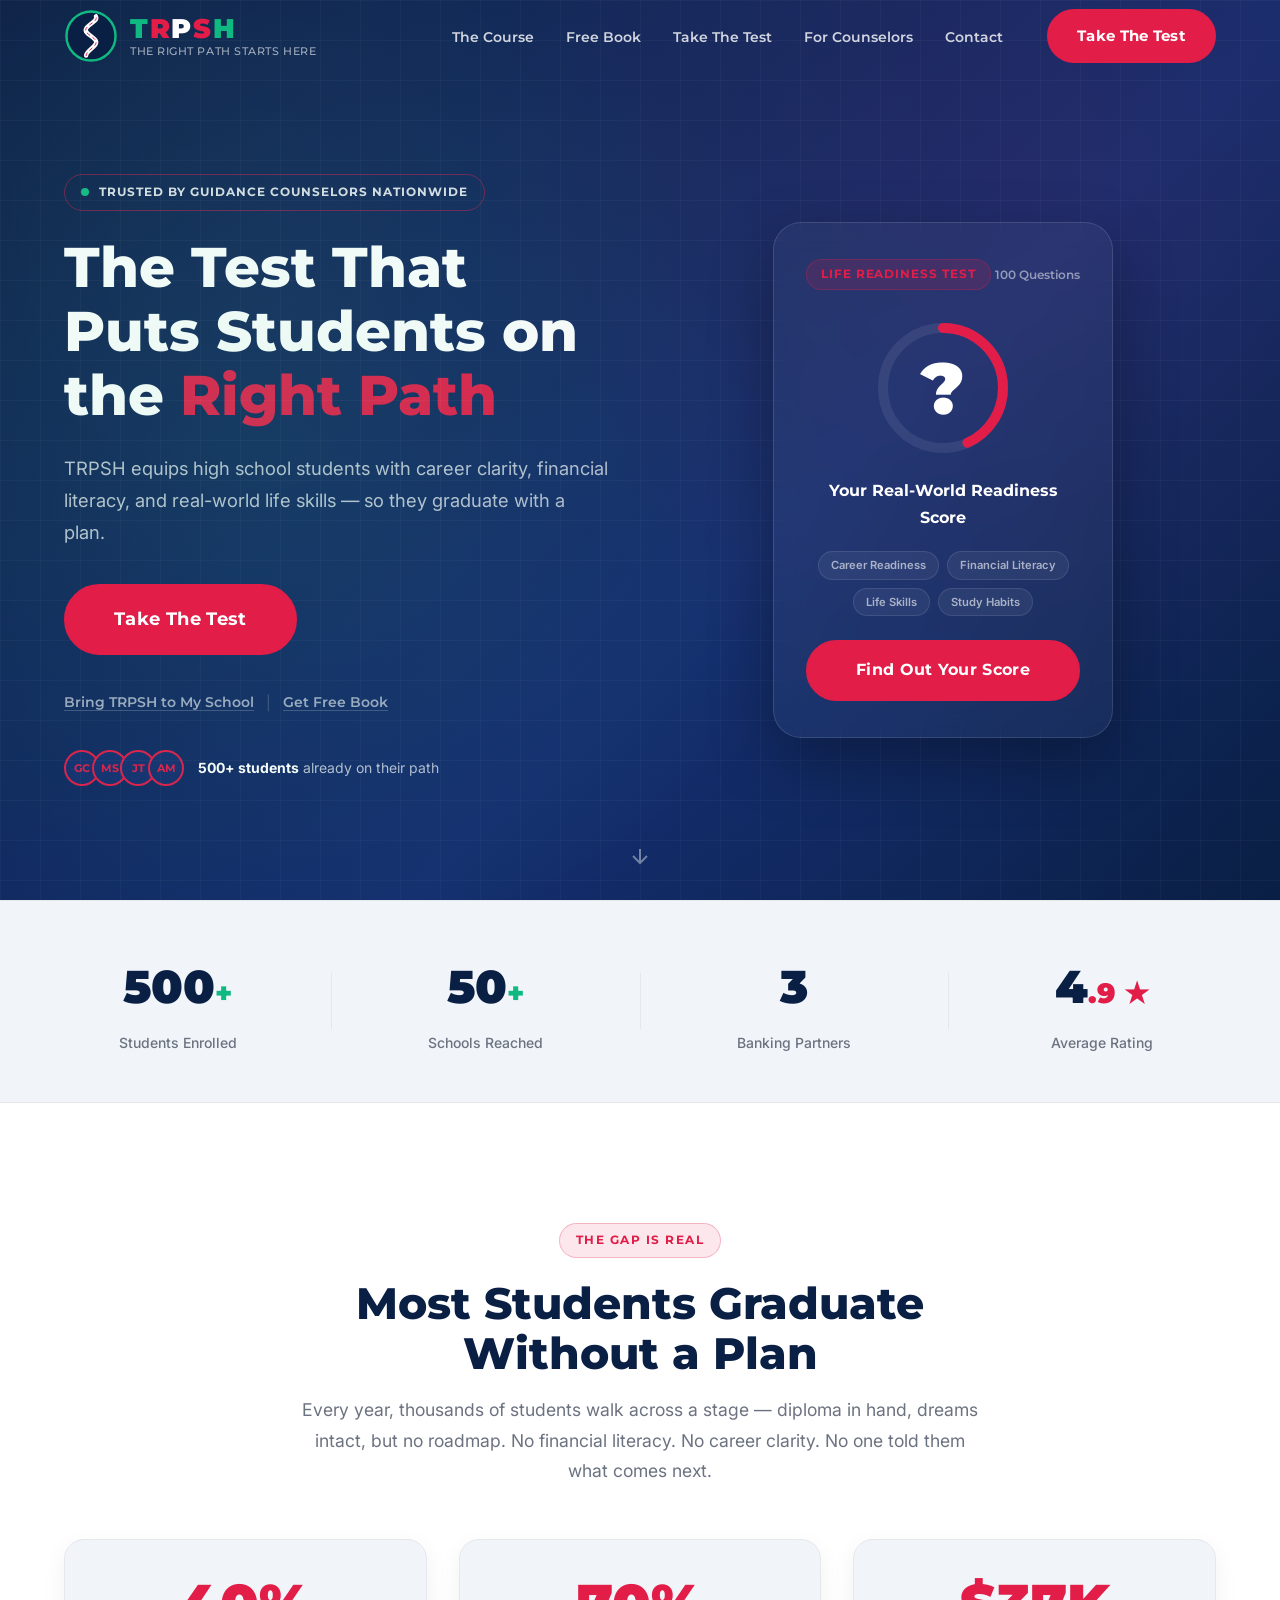
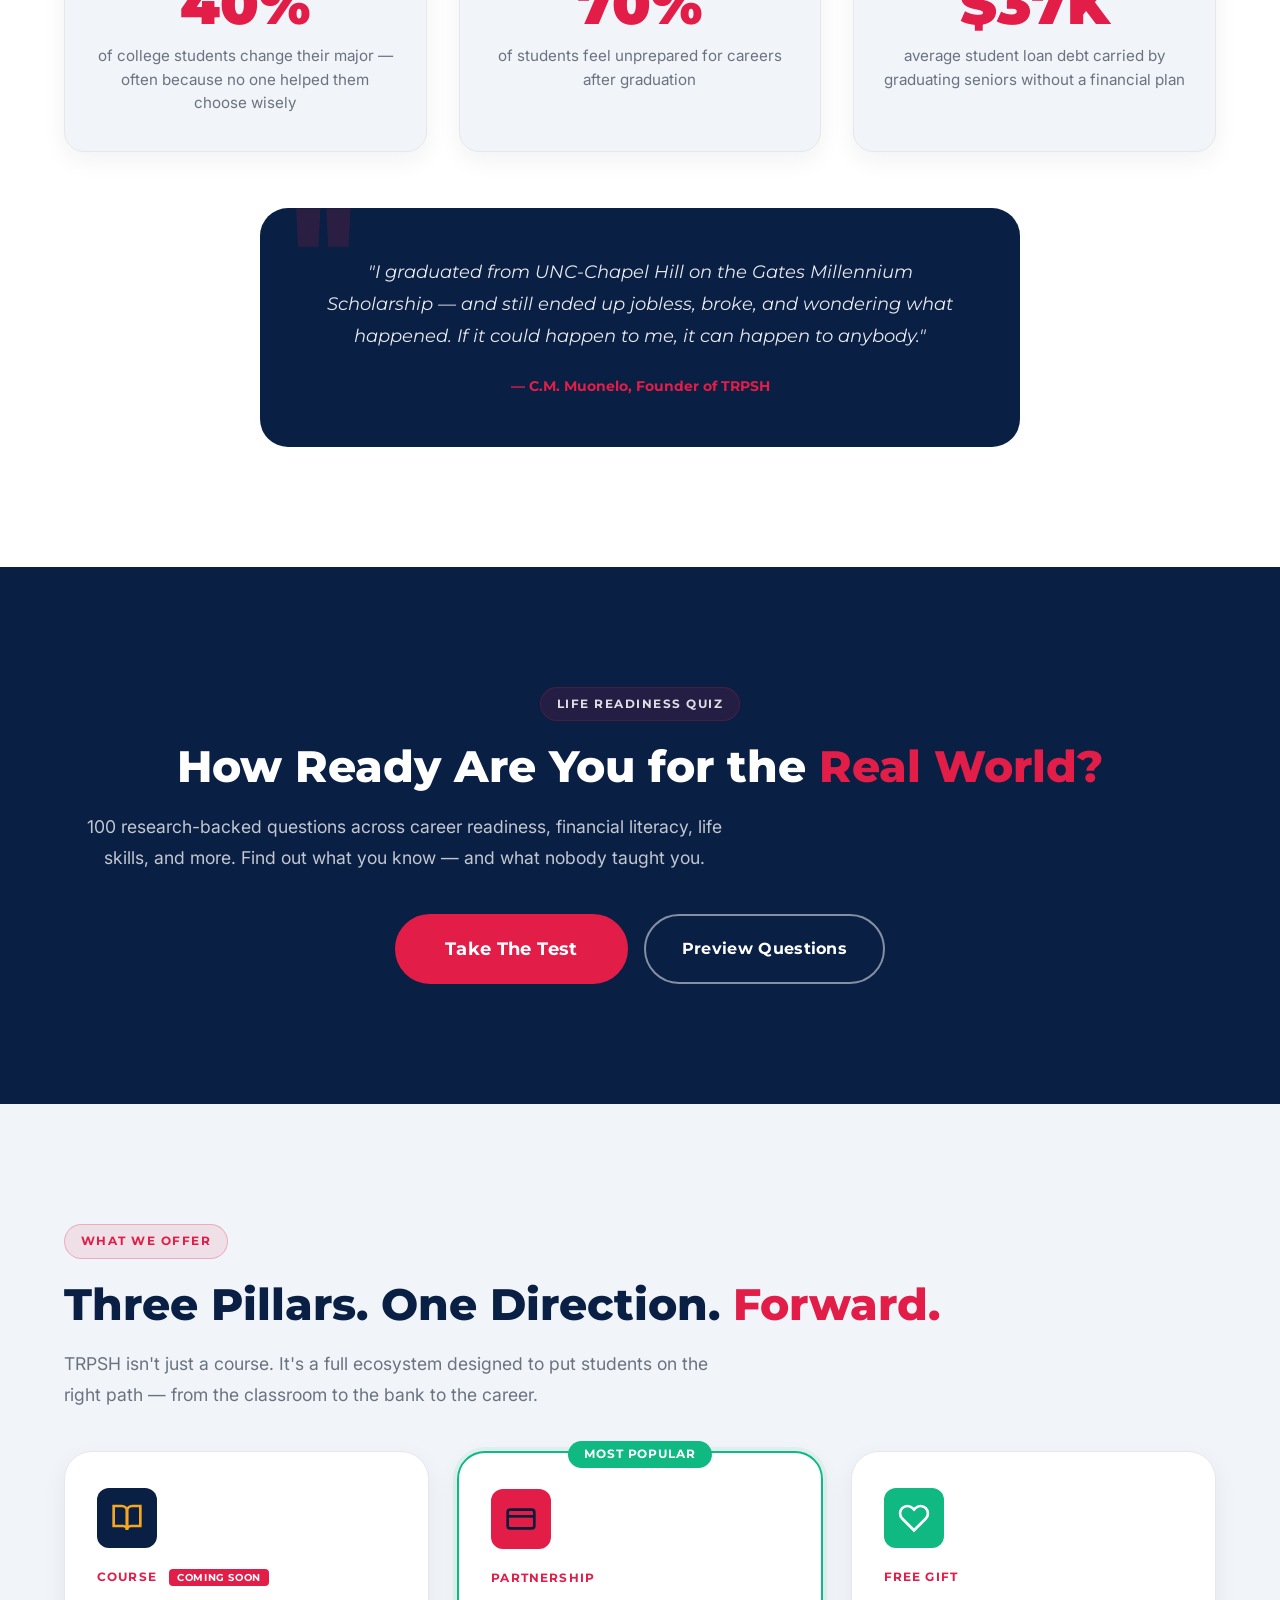
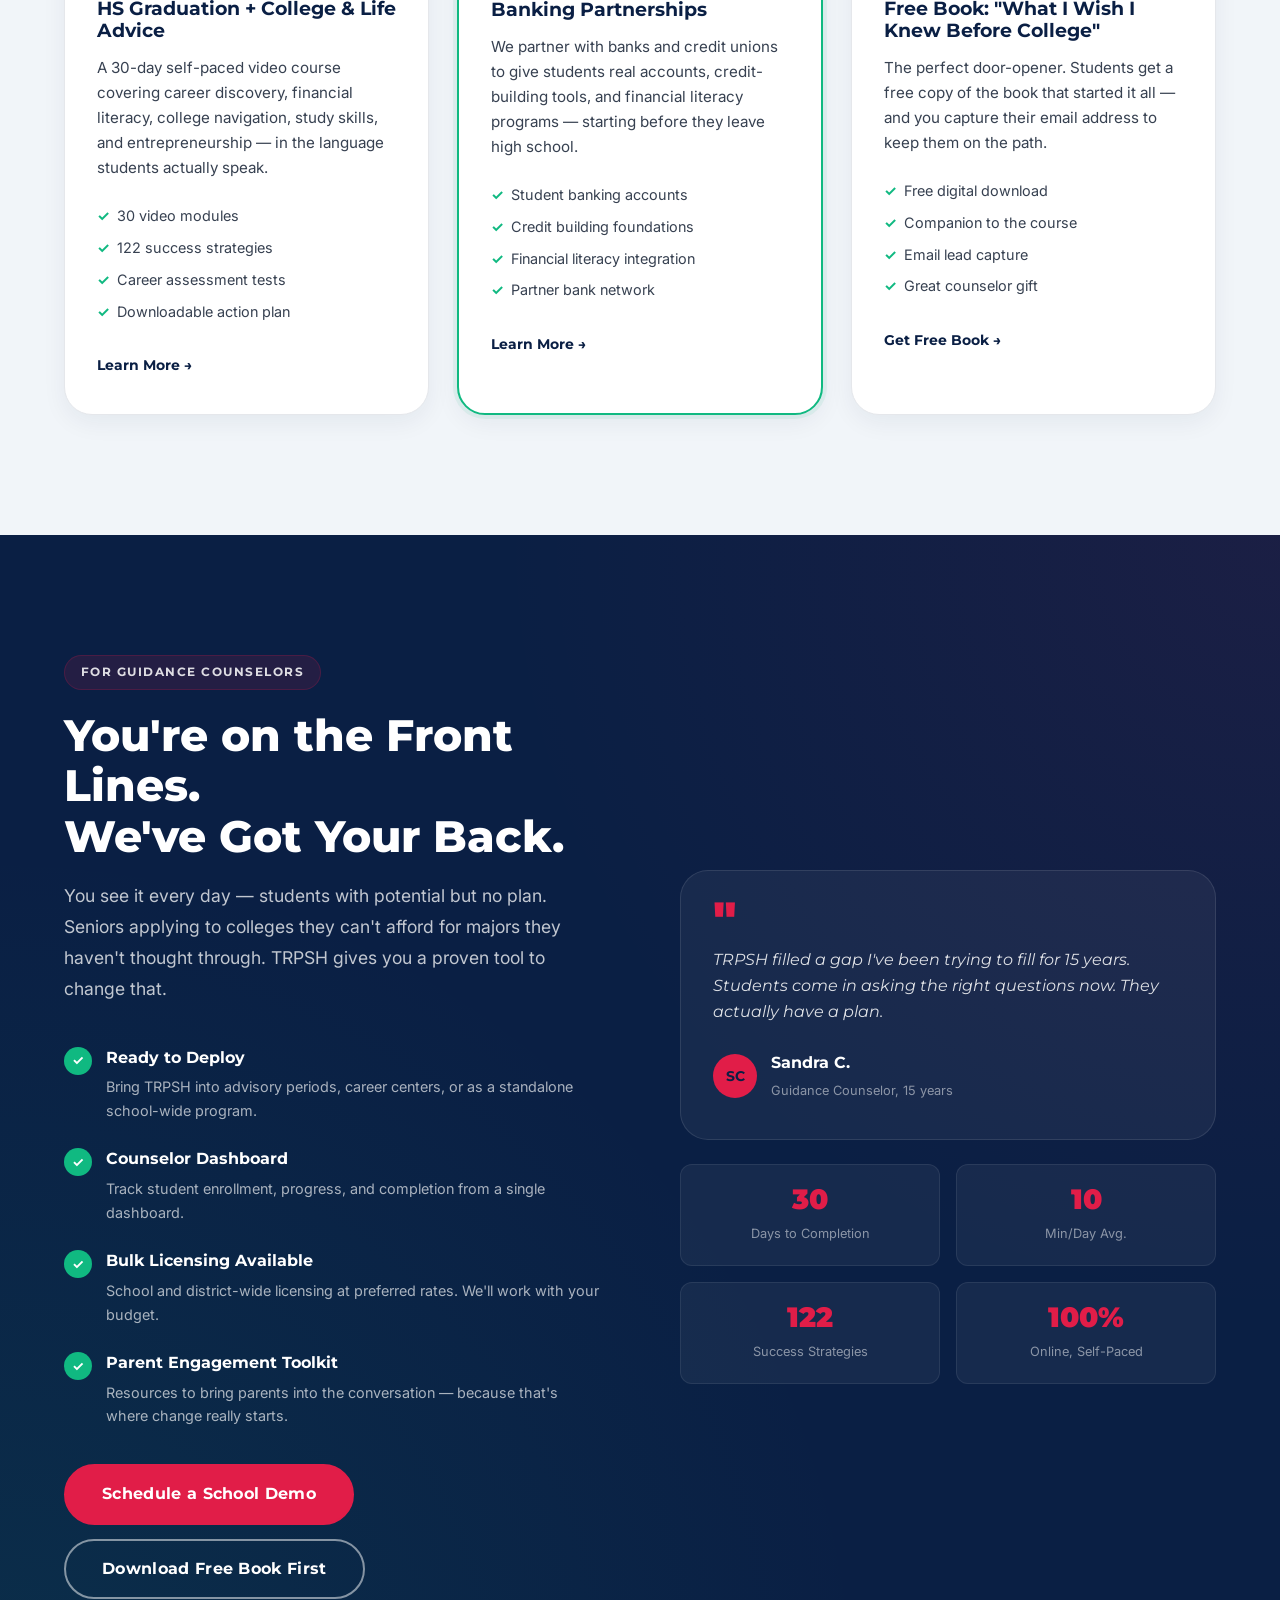
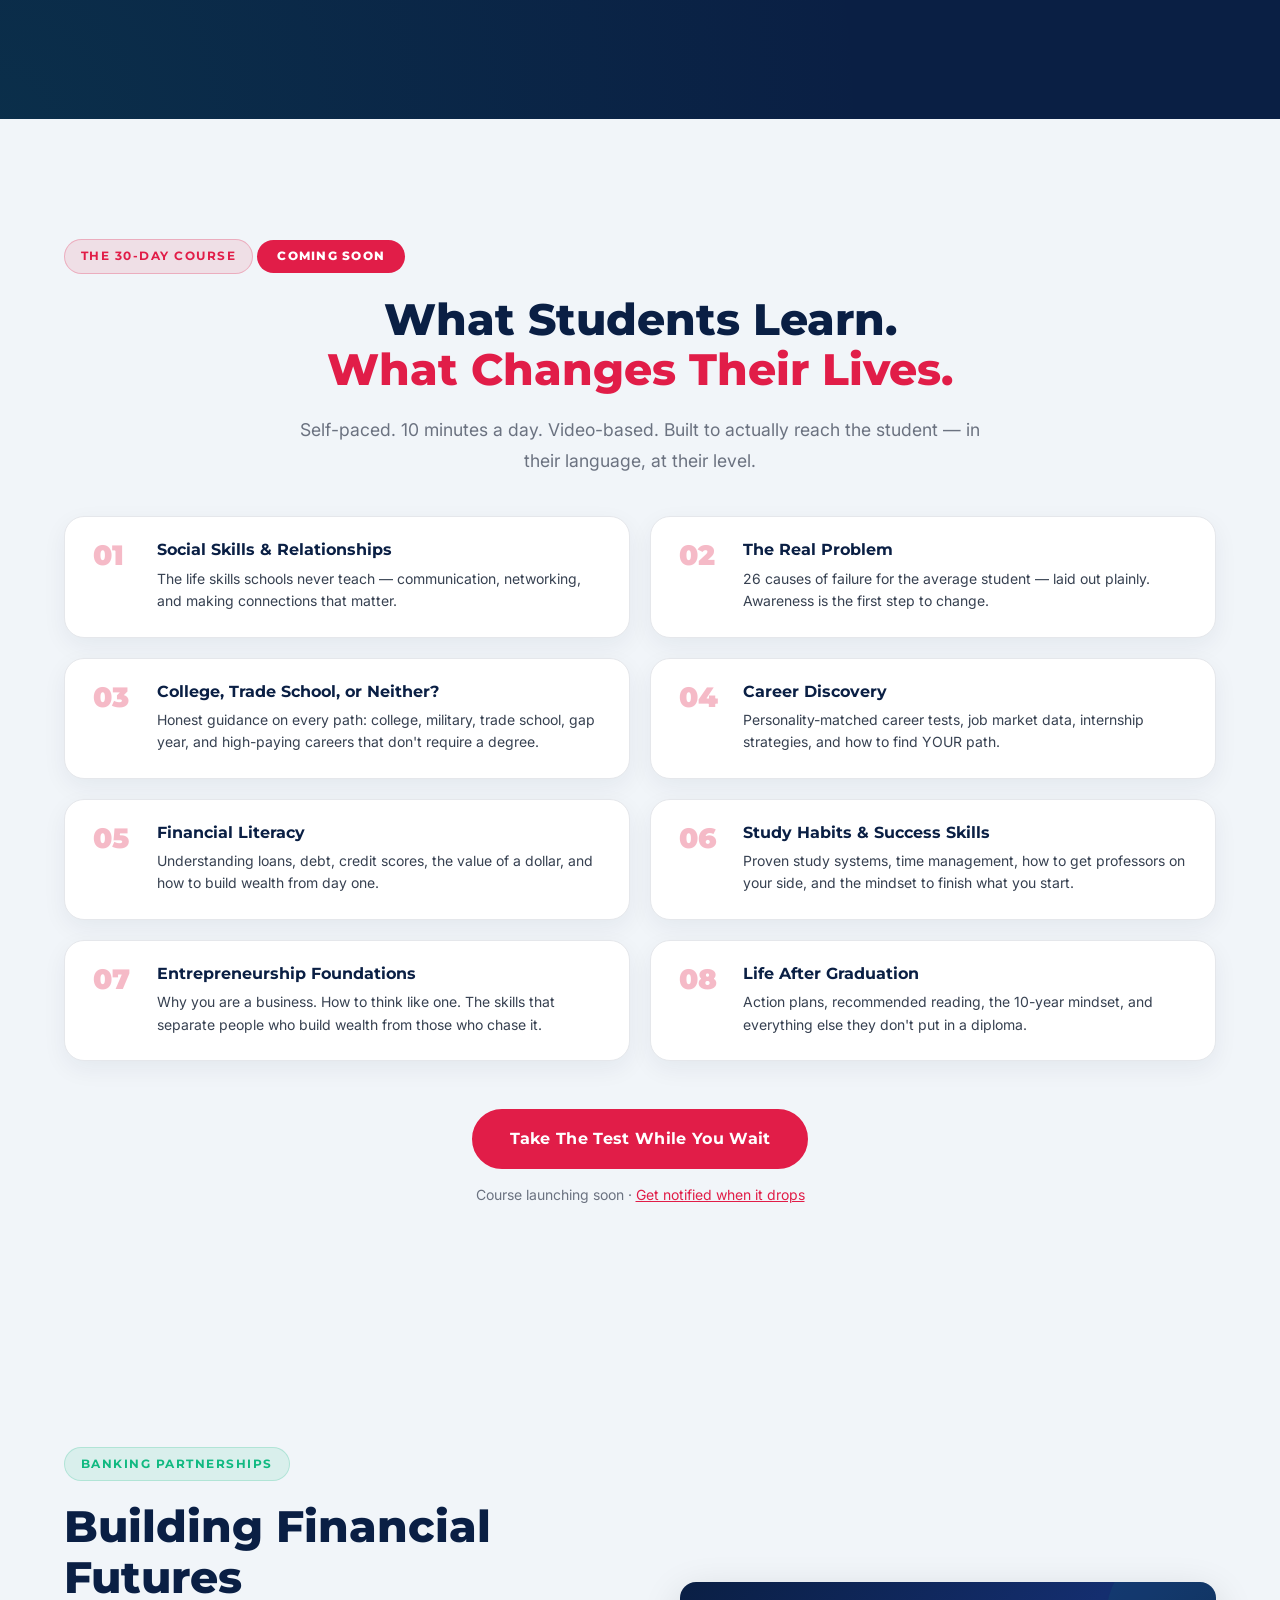
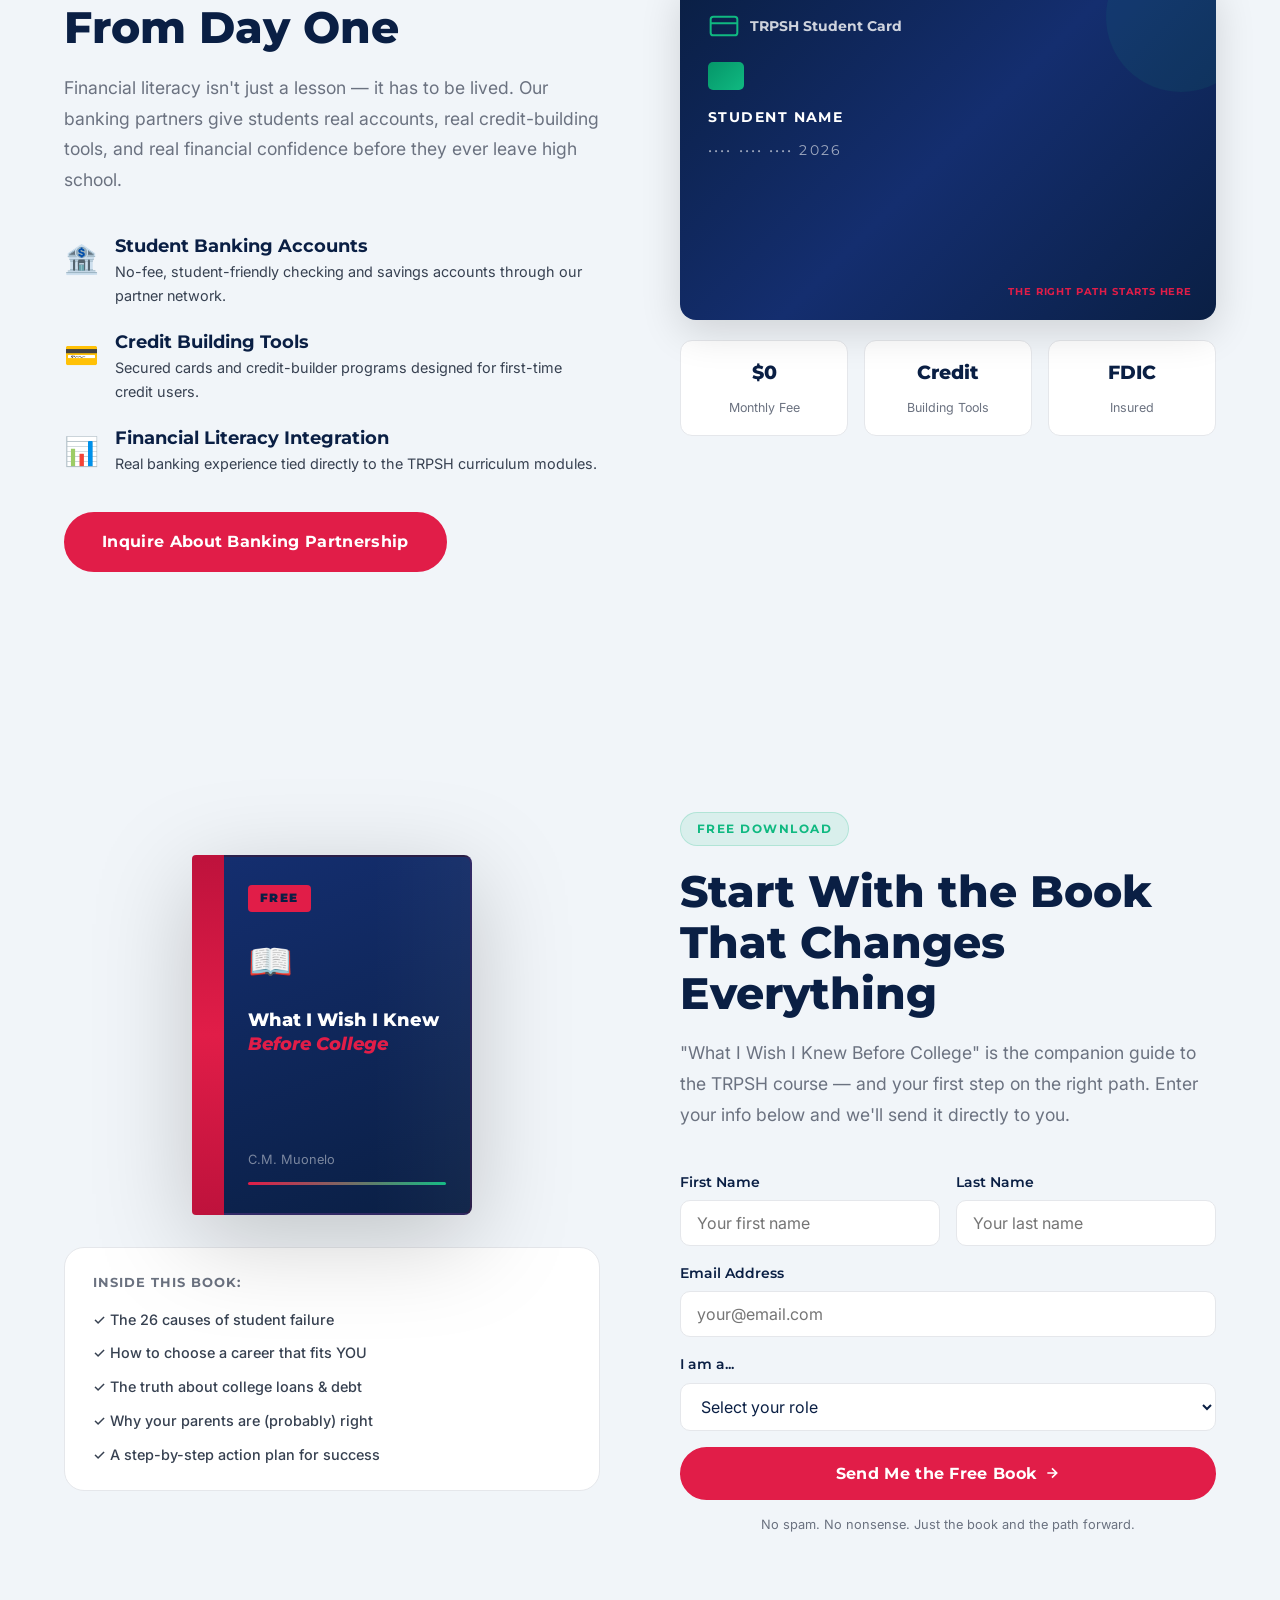
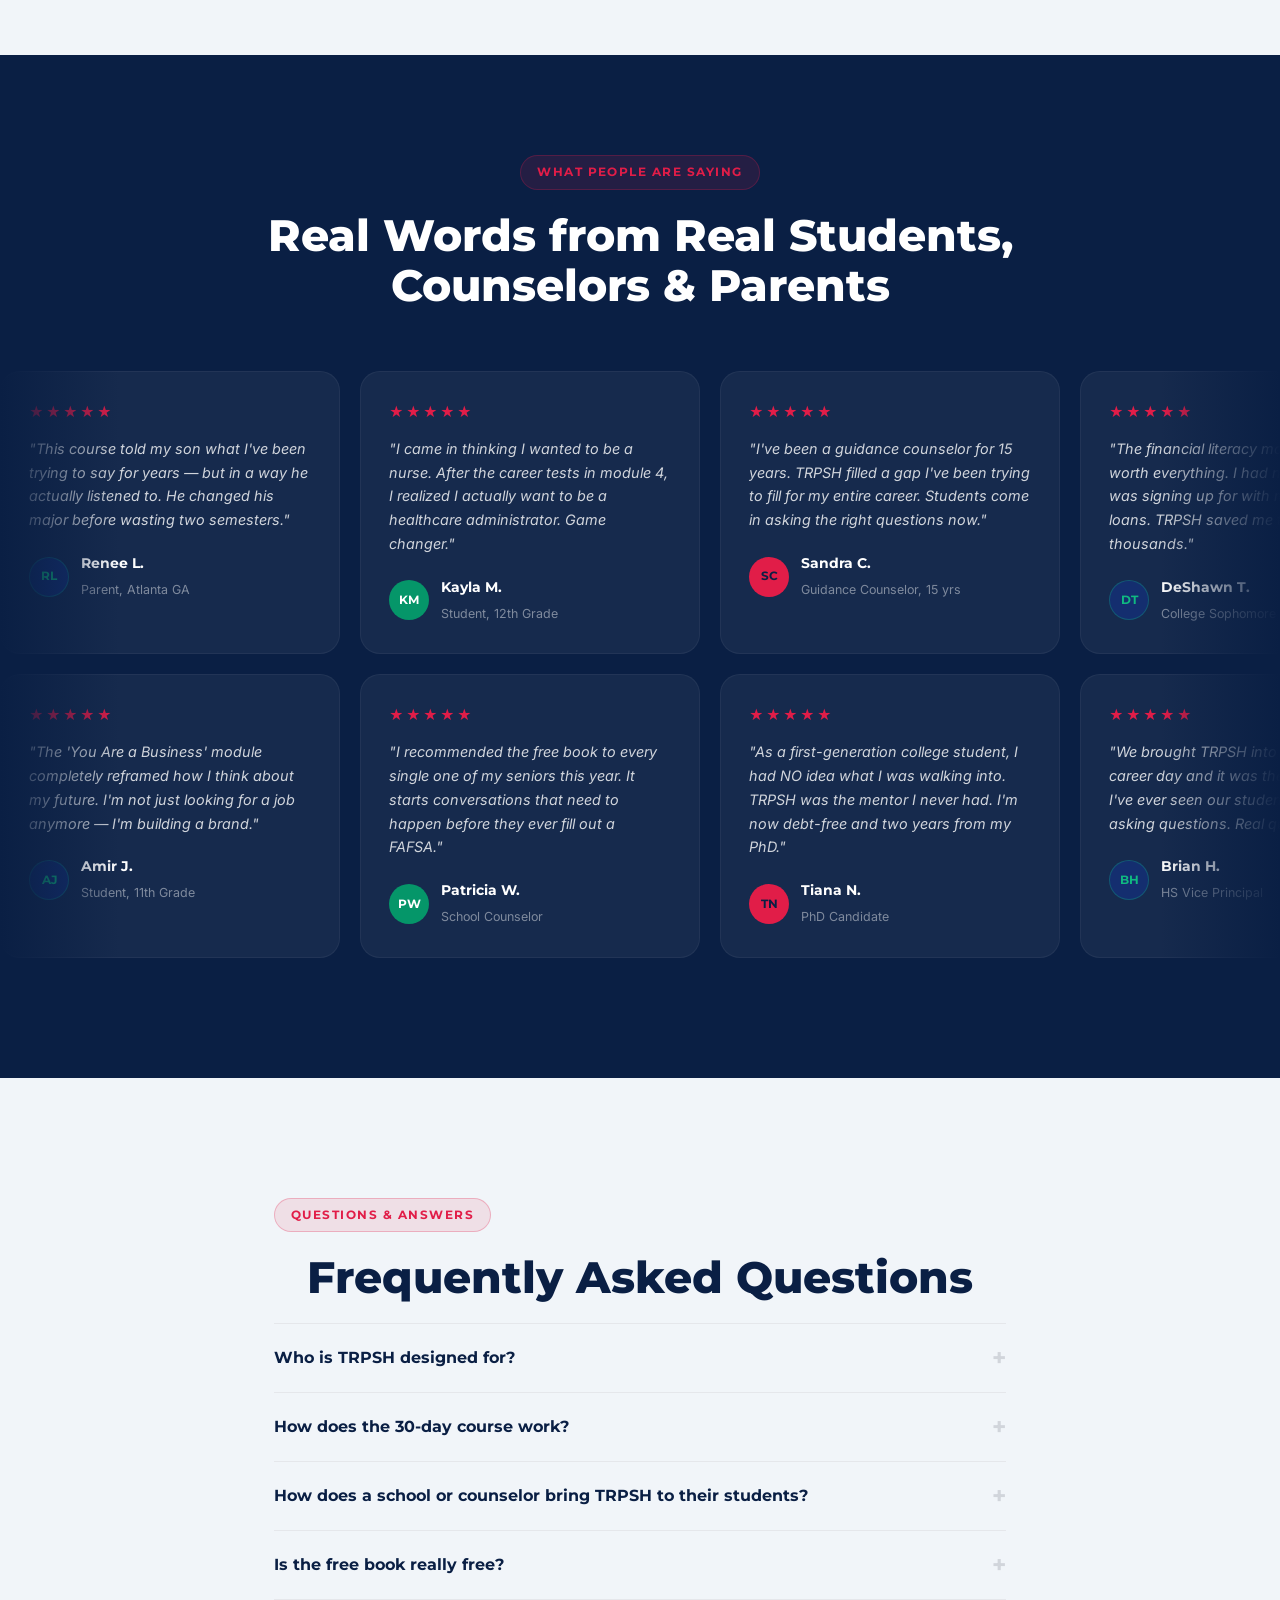
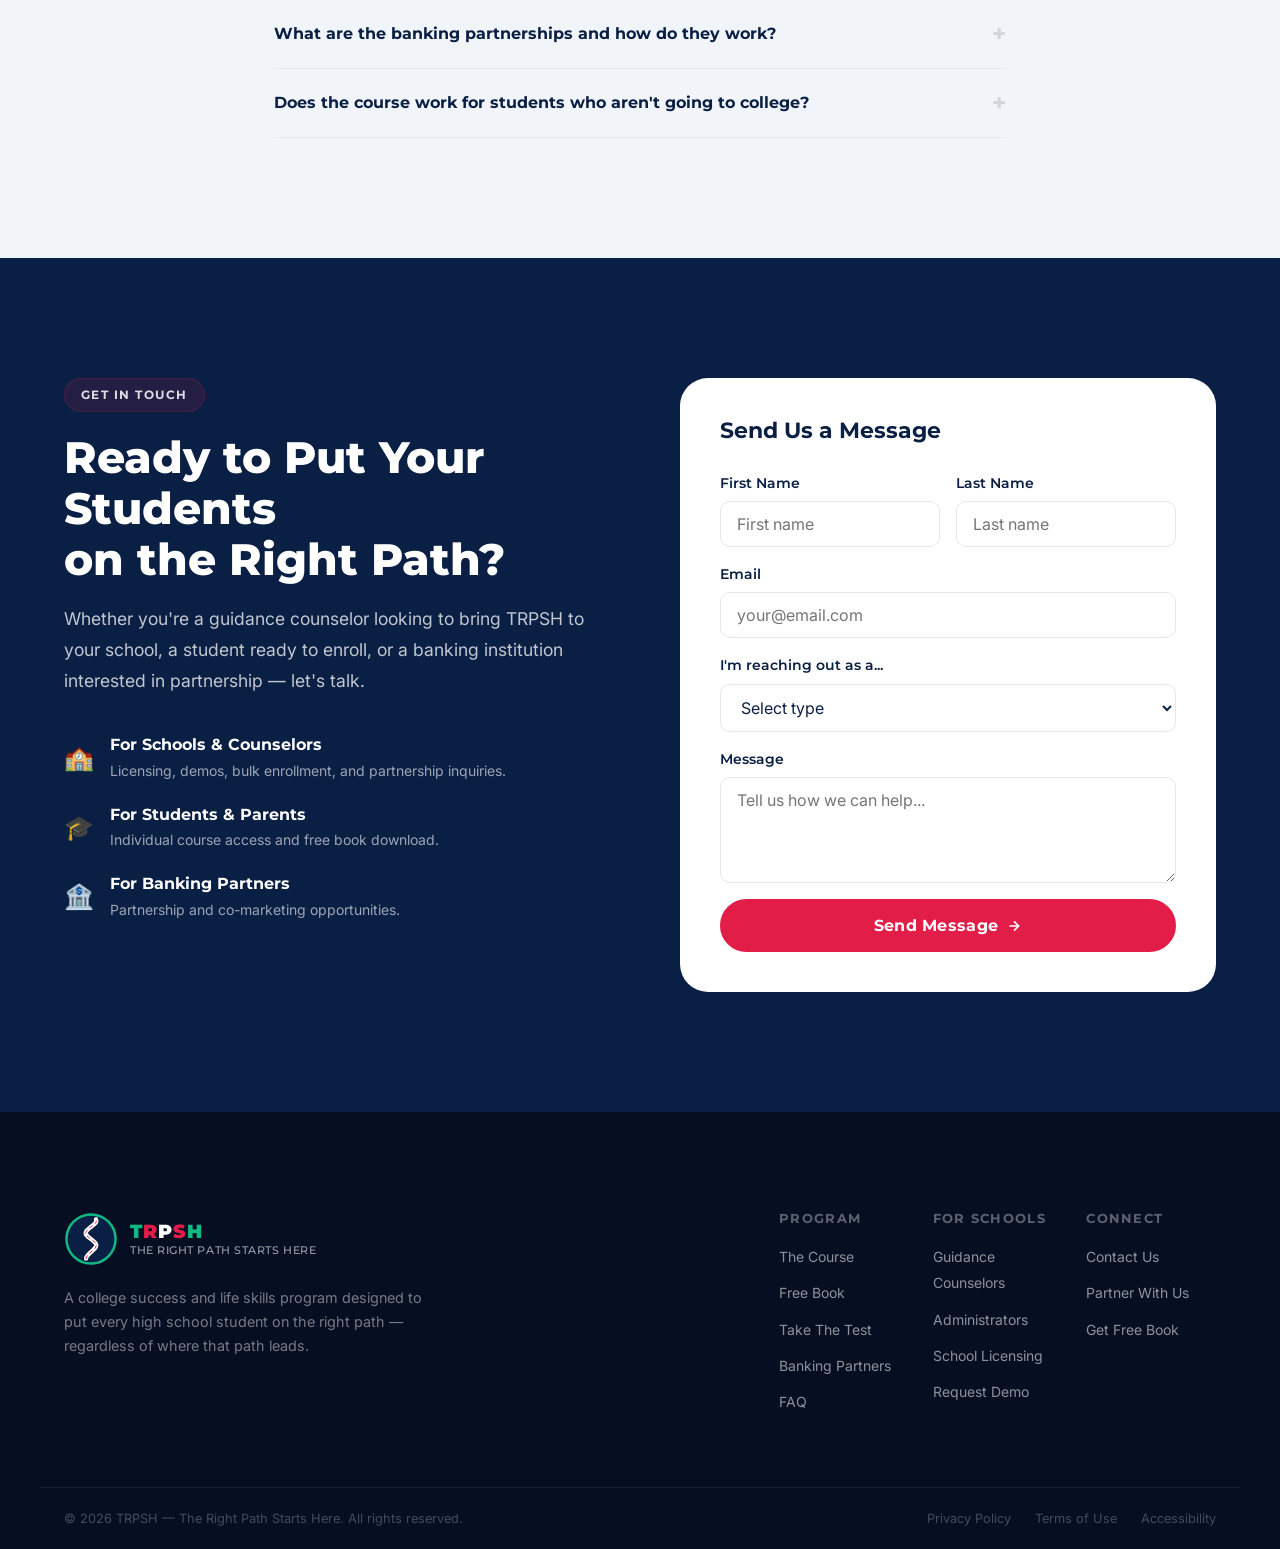
==== commit 7d8037bf: "fix: change hero title to 'The Test' and use single big blinking question mark" ====
--- a/index.html
+++ b/index.html
@@ -56,7 +56,7 @@
           <span class="badge-dot"></span>
           Trusted by Guidance Counselors Nationwide
         </div>
-        <h1 class="hero__title">The Course That Puts Students on the <span class="text-gold">Right Path</span></h1>
+        <h1 class="hero__title">The Test That Puts Students on the <span class="text-gold">Right Path</span></h1>
         <p class="hero__sub">TRPSH equips high school students with career clarity, financial literacy, and real-world life skills — so they graduate with a plan.</p>
         <div class="hero__ctas">
           <a href="quiz-landing.html" class="btn btn--gold btn--xl hero__cta-primary">Take The Test</a>
@@ -88,8 +88,7 @@
               <circle cx="70" cy="70" r="60" fill="none" stroke="var(--gold)" stroke-width="10" stroke-linecap="round" stroke-dasharray="283" stroke-dashoffset="283" class="score-ring__progress"/>
             </svg>
             <div class="score-ring__label">
-              <span class="score-ring__num">??</span>
-              <span class="score-ring__pct">%</span>
+              <span class="score-ring__big-q">?</span>
             </div>
           </div>
           <p class="quiz-preview__question">Your Real-World Readiness Score</p>
--- a/css/style.css
+++ b/css/style.css
@@ -1419,25 +1419,17 @@
   align-items: center;
   justify-content: center;
 }
-.score-ring__num {
+.score-ring__big-q {
   font-family: 'Montserrat', sans-serif;
   font-weight: 900;
-  font-size: 2.5rem;
+  font-size: 4.5rem;
   color: var(--white);
-  animation: numPulse 2s ease-in-out infinite;
-}
-@keyframes numPulse {
-  0%,100% { opacity: 1; }
-  50% { opacity: 0.5; }
-}
-.score-ring__pct {
-  font-family: 'Montserrat', sans-serif;
-  font-weight: 700;
-  font-size: 1.25rem;
-  color: var(--gold);
-  margin-left: 2px;
-  align-self: flex-start;
-  margin-top: 12px;
+  animation: bigQPulse 1.8s ease-in-out infinite;
+  line-height: 1;
+}
+@keyframes bigQPulse {
+  0%,100% { opacity: 1; transform: scale(1); }
+  50% { opacity: 0.4; transform: scale(0.92); }
 }
 .quiz-preview__question {
   font-family: 'Montserrat', sans-serif;
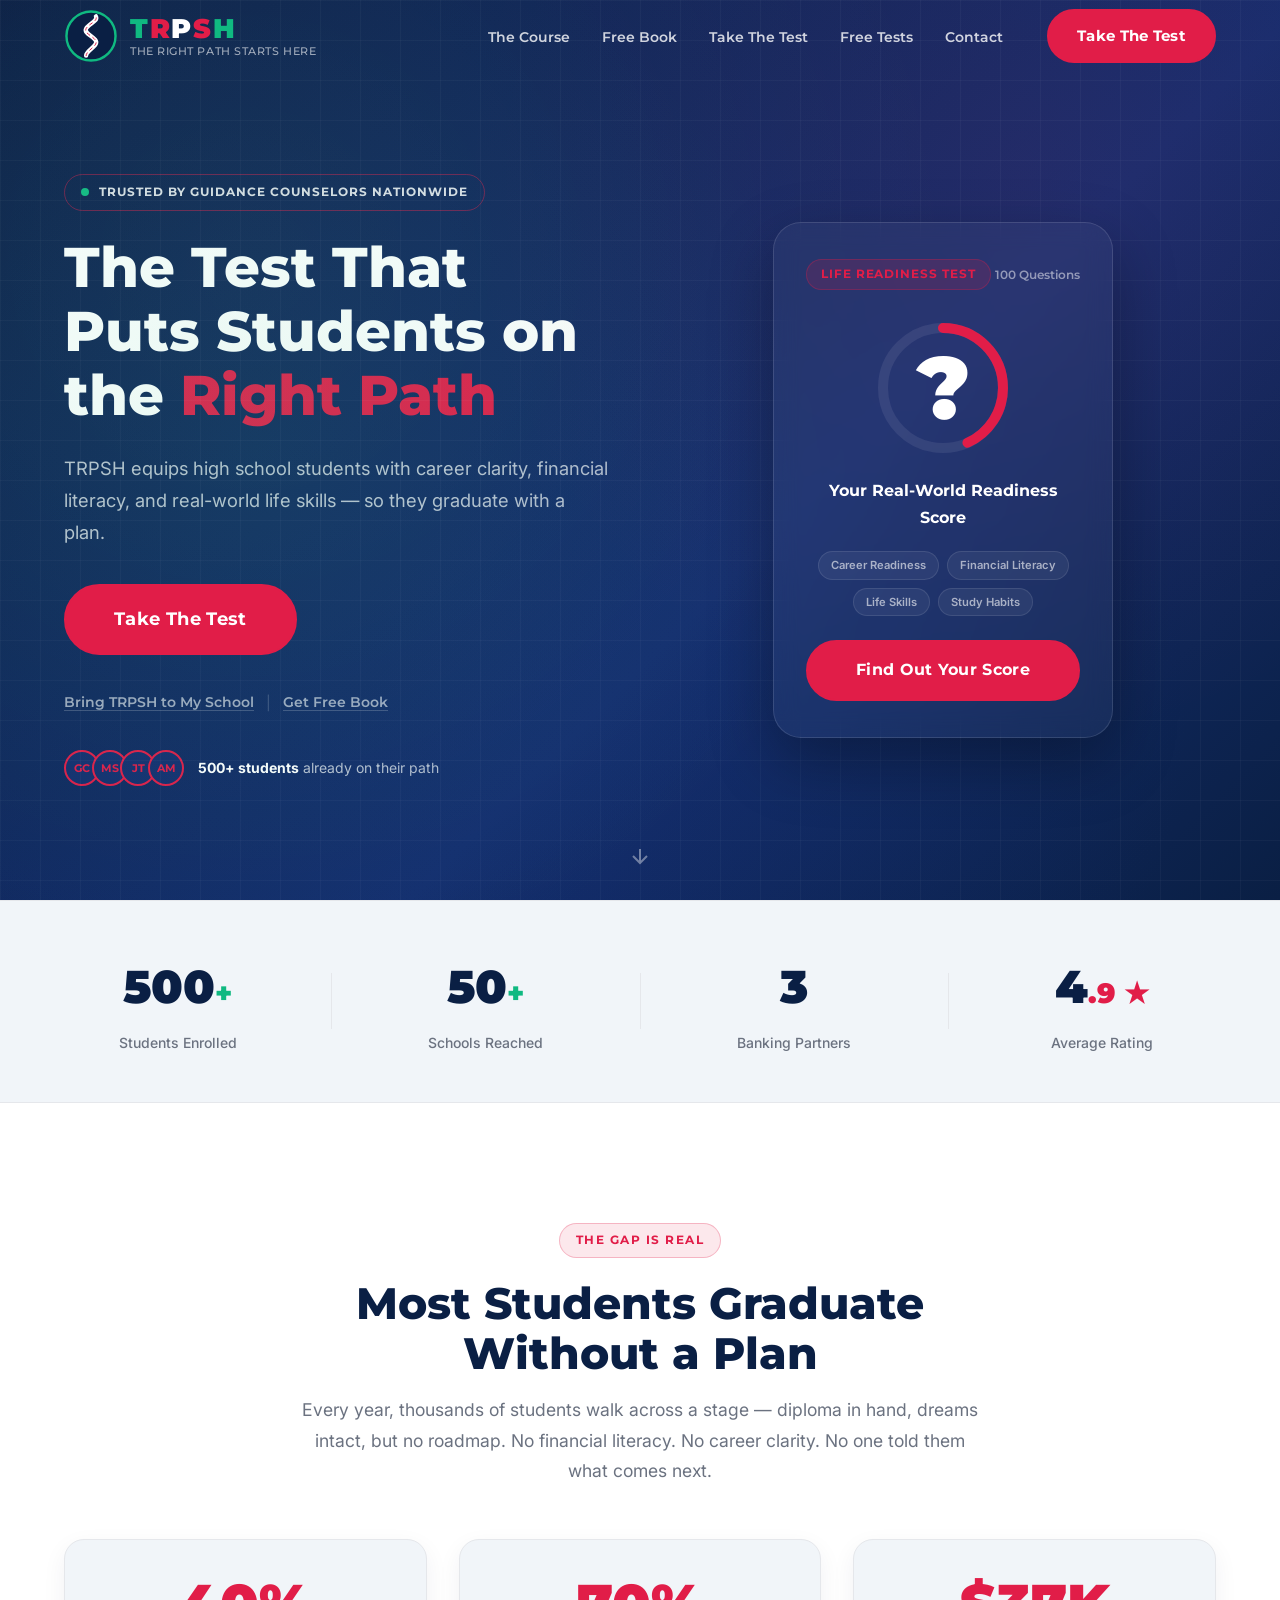
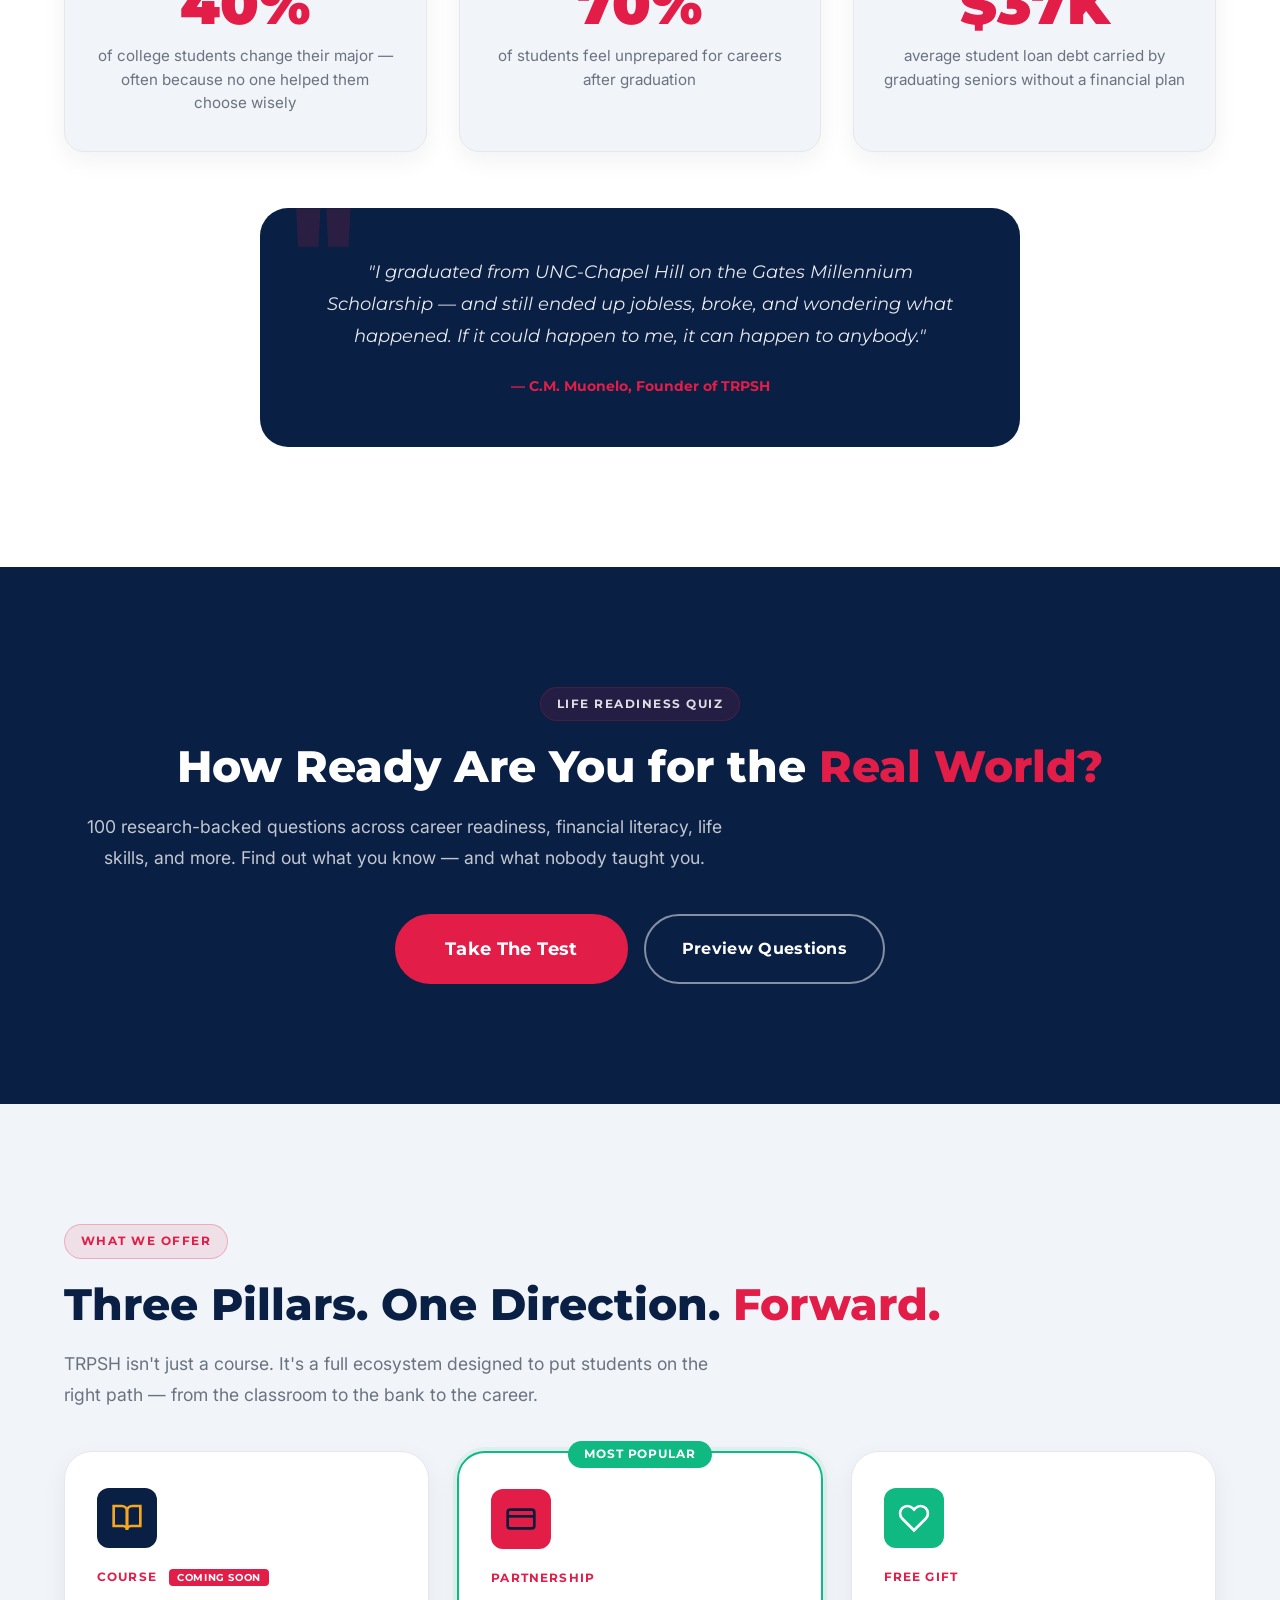
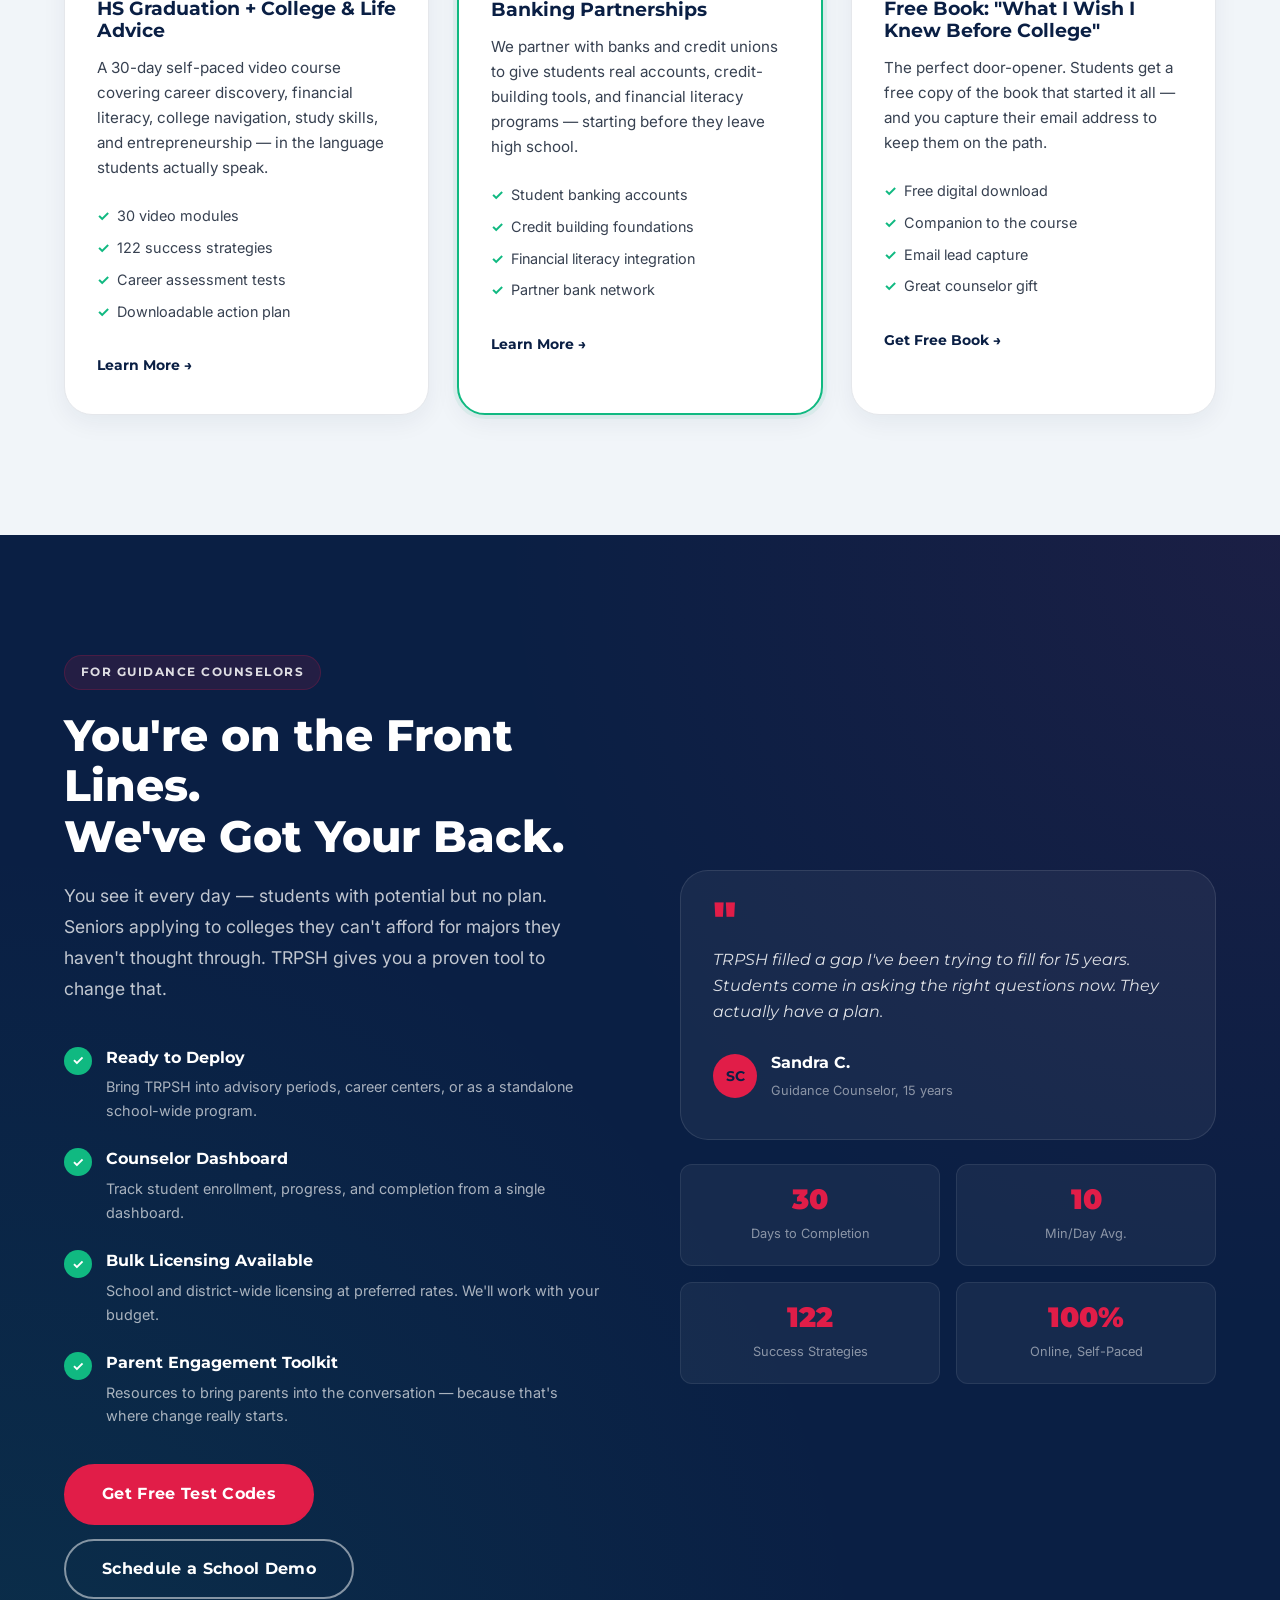
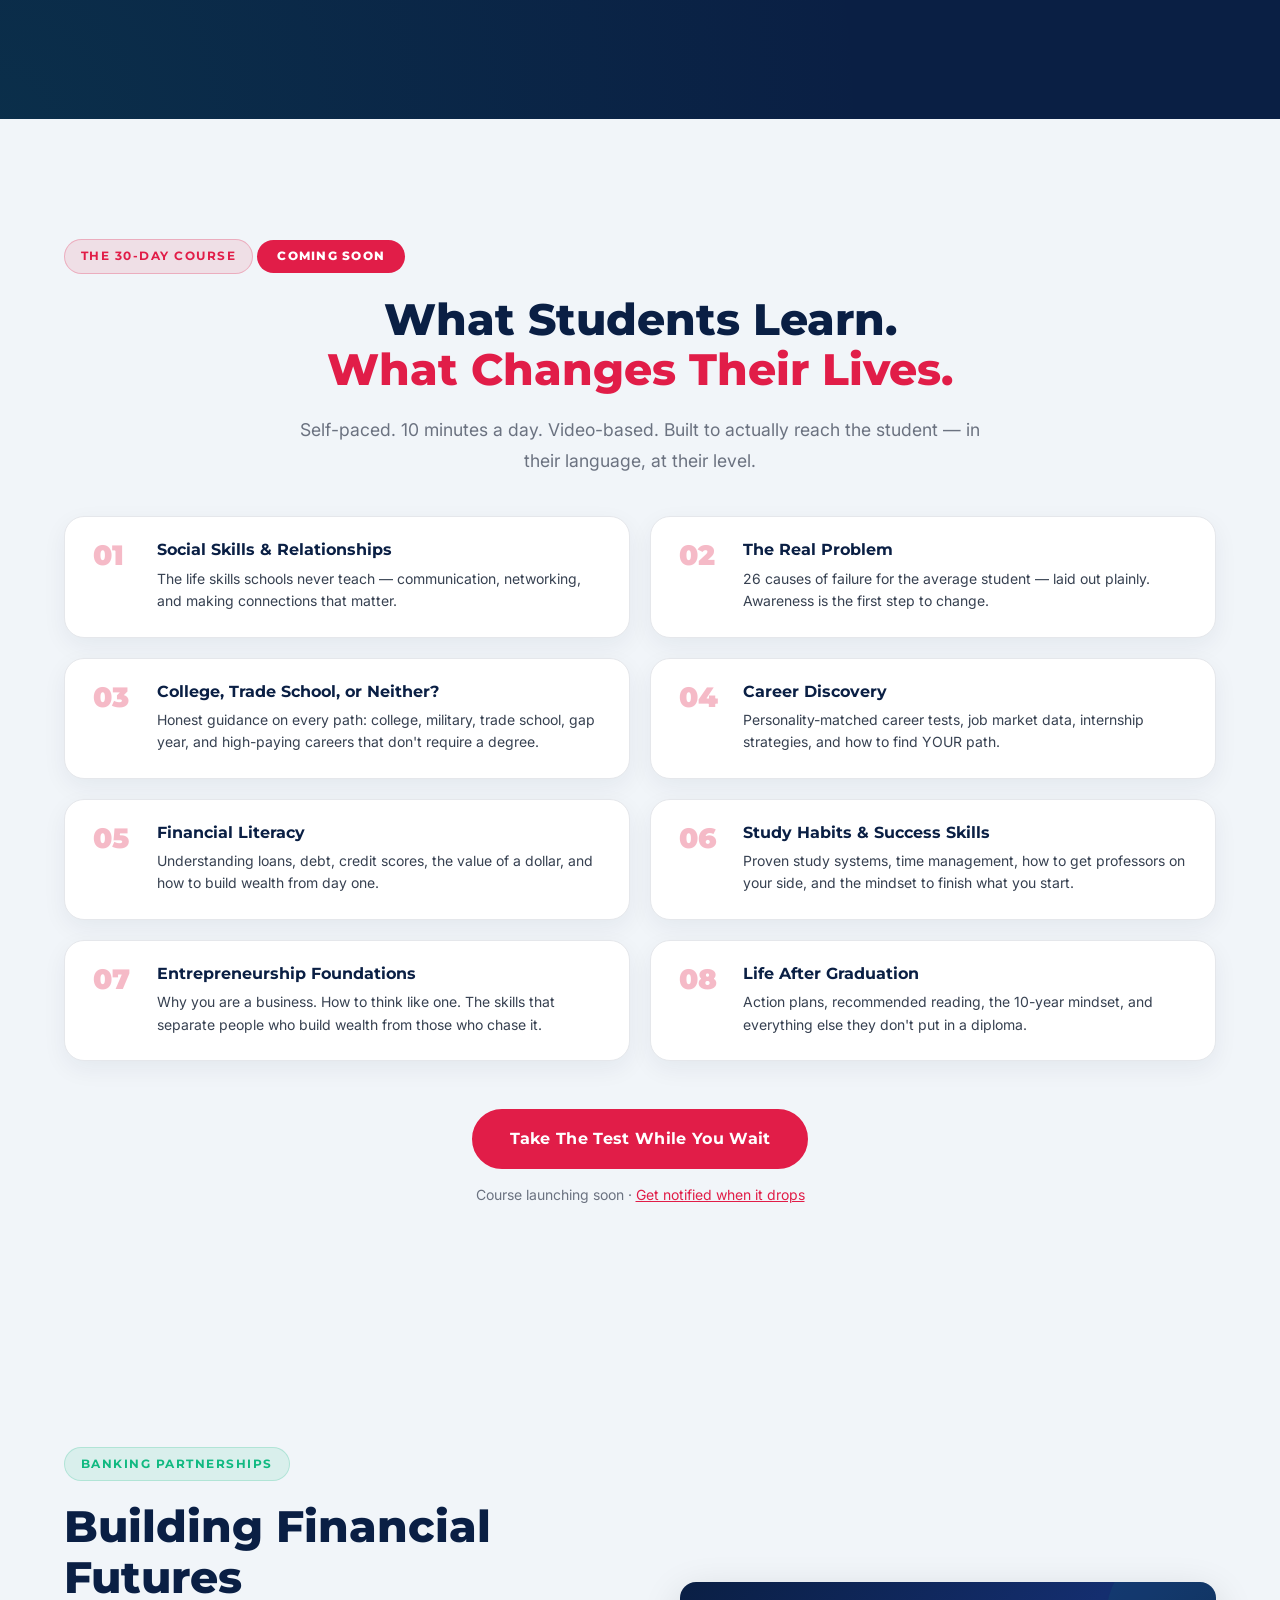
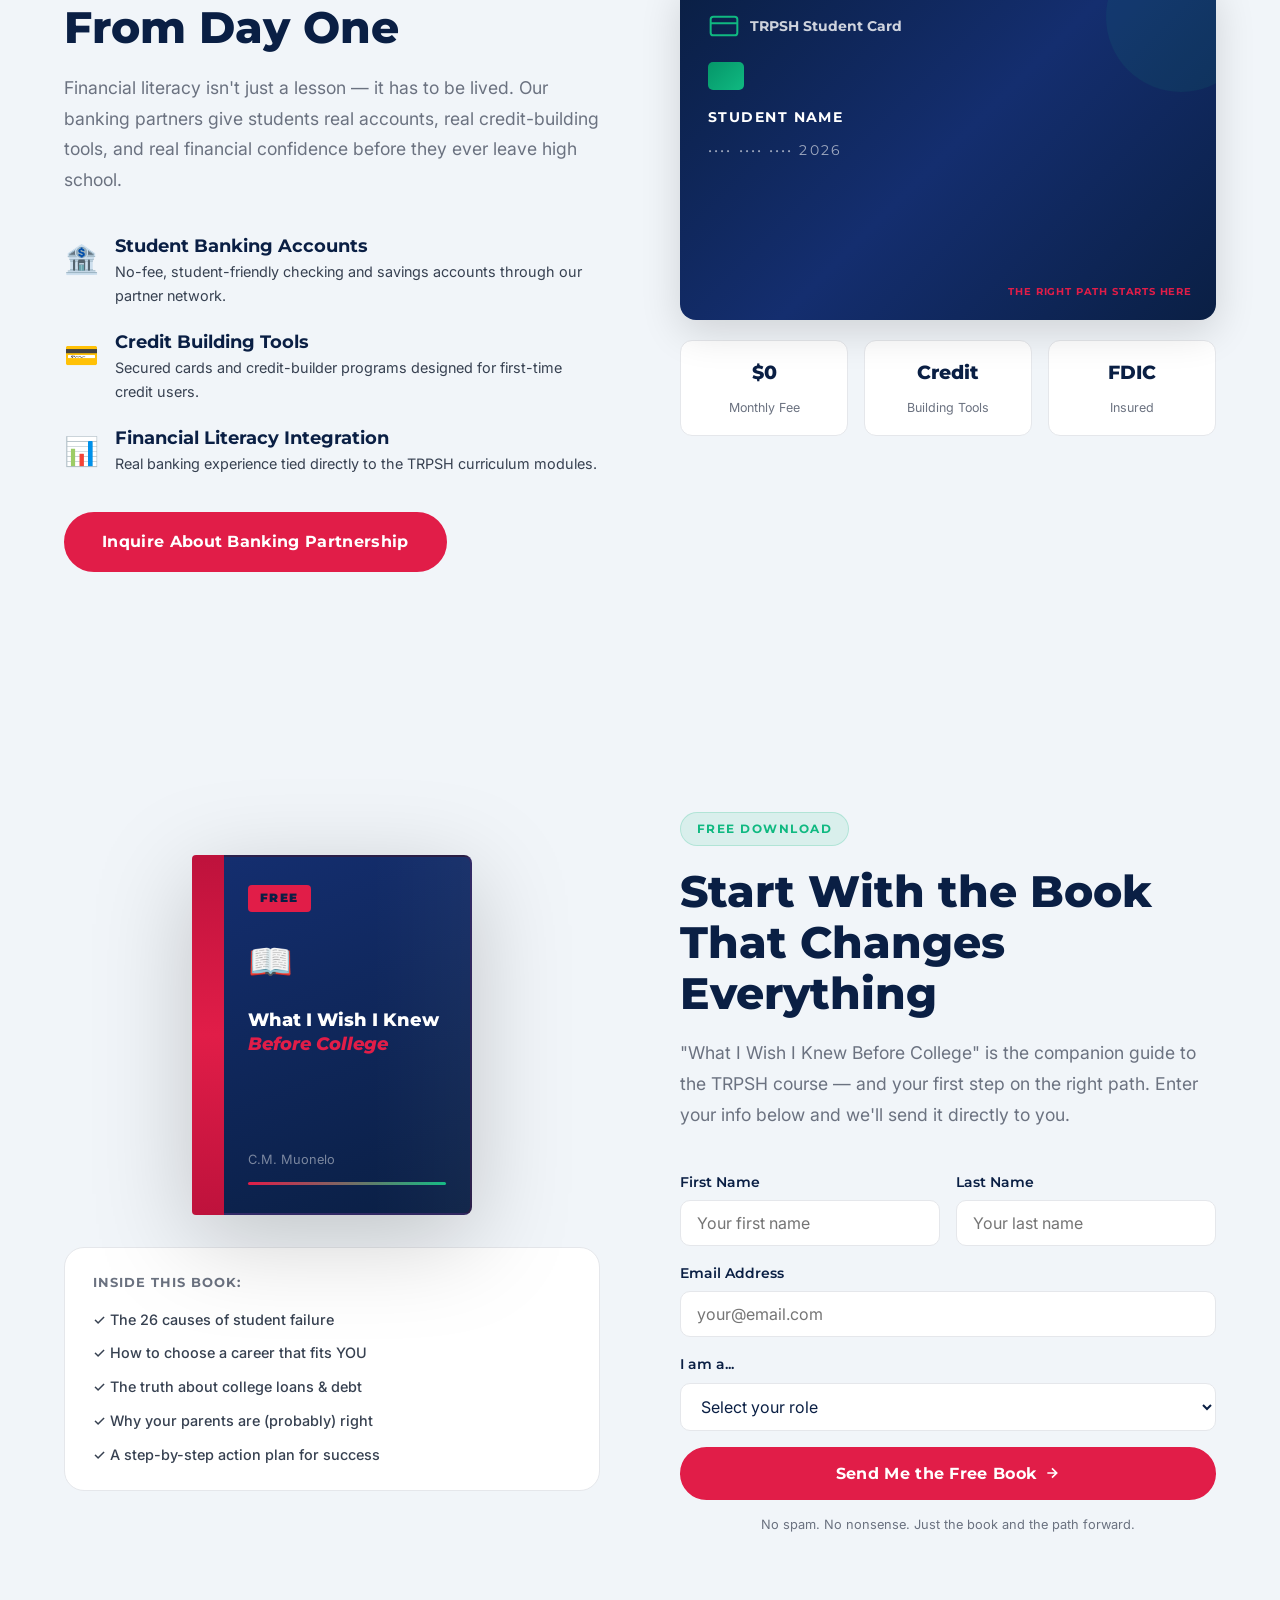
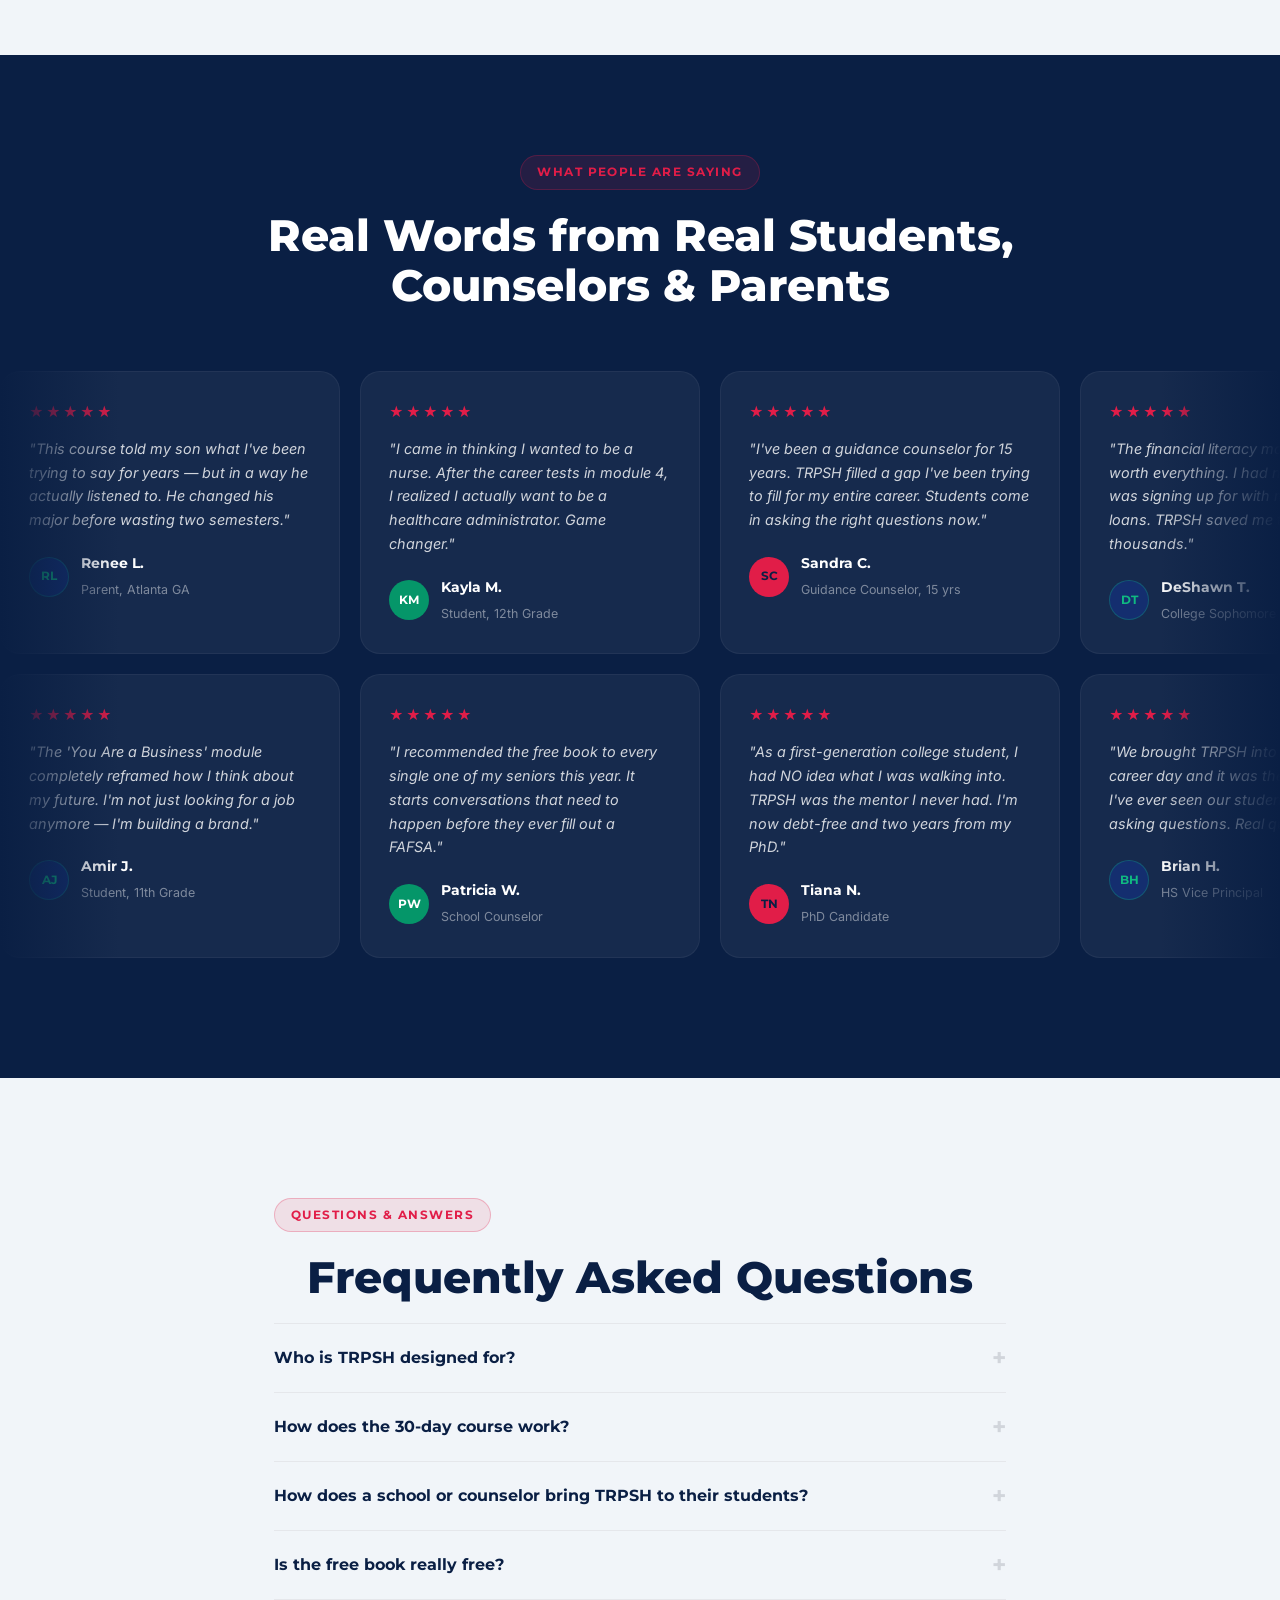
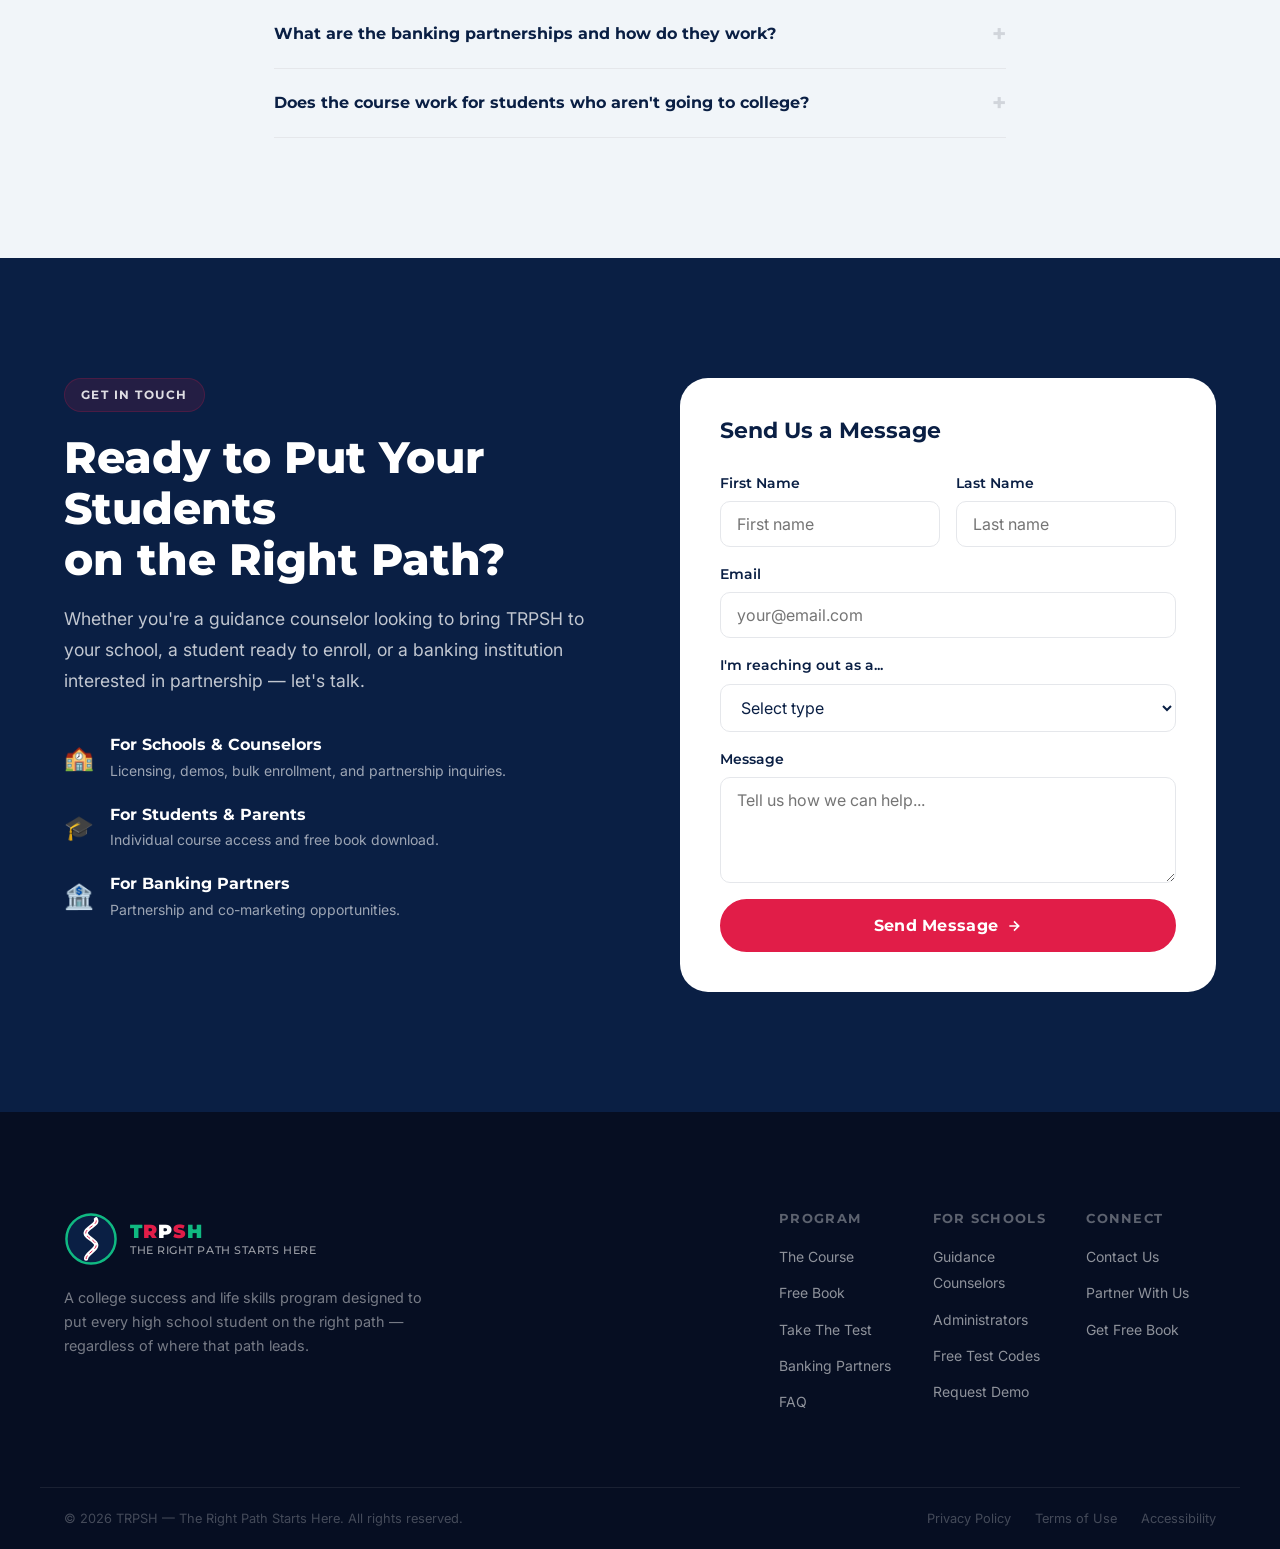
==== commit f6f6a3c9: "feat: add Partner Program page for free bulk test code distribution New partners.html page where cou" ====
--- a/index.html
+++ b/index.html
@@ -35,7 +35,7 @@
         <li><a href="#course" class="nav__link">The Course</a></li>
         <li><a href="#book" class="nav__link">Free Book</a></li>
         <li><a href="quiz-landing.html" class="nav__link">Take The Test</a></li>
-        <li><a href="#counselors" class="nav__link">For Counselors</a></li>
+        <li><a href="partners.html" class="nav__link">Free Tests</a></li>
         <li><a href="#contact" class="nav__link">Contact</a></li>
       </ul>
       <a href="quiz-landing.html" class="btn btn--gold nav__cta">Take The Test</a>
@@ -276,8 +276,8 @@
           </div>
         </div>
         <div class="counselors__ctas">
-          <a href="#contact" class="btn btn--gold btn--lg">Schedule a School Demo</a>
-          <a href="#book" class="btn btn--outline-white btn--lg">Download Free Book First</a>
+          <a href="partners.html" class="btn btn--gold btn--lg">Get Free Test Codes</a>
+          <a href="#contact" class="btn btn--outline-white btn--lg">Schedule a School Demo</a>
         </div>
       </div>
       <div class="counselors__visual" data-animate>
@@ -913,7 +913,7 @@
           <ul>
             <li><a href="#counselors">Guidance Counselors</a></li>
             <li><a href="#counselors">Administrators</a></li>
-            <li><a href="#contact">School Licensing</a></li>
+            <li><a href="partners.html">Free Test Codes</a></li>
             <li><a href="#contact">Request Demo</a></li>
           </ul>
         </div>
--- a/css/style.css
+++ b/css/style.css
@@ -1422,7 +1422,7 @@
 .score-ring__big-q {
   font-family: 'Montserrat', sans-serif;
   font-weight: 900;
-  font-size: 4.5rem;
+  font-size: 5.5rem;
   color: var(--white);
   animation: bigQPulse 1.8s ease-in-out infinite;
   line-height: 1;
